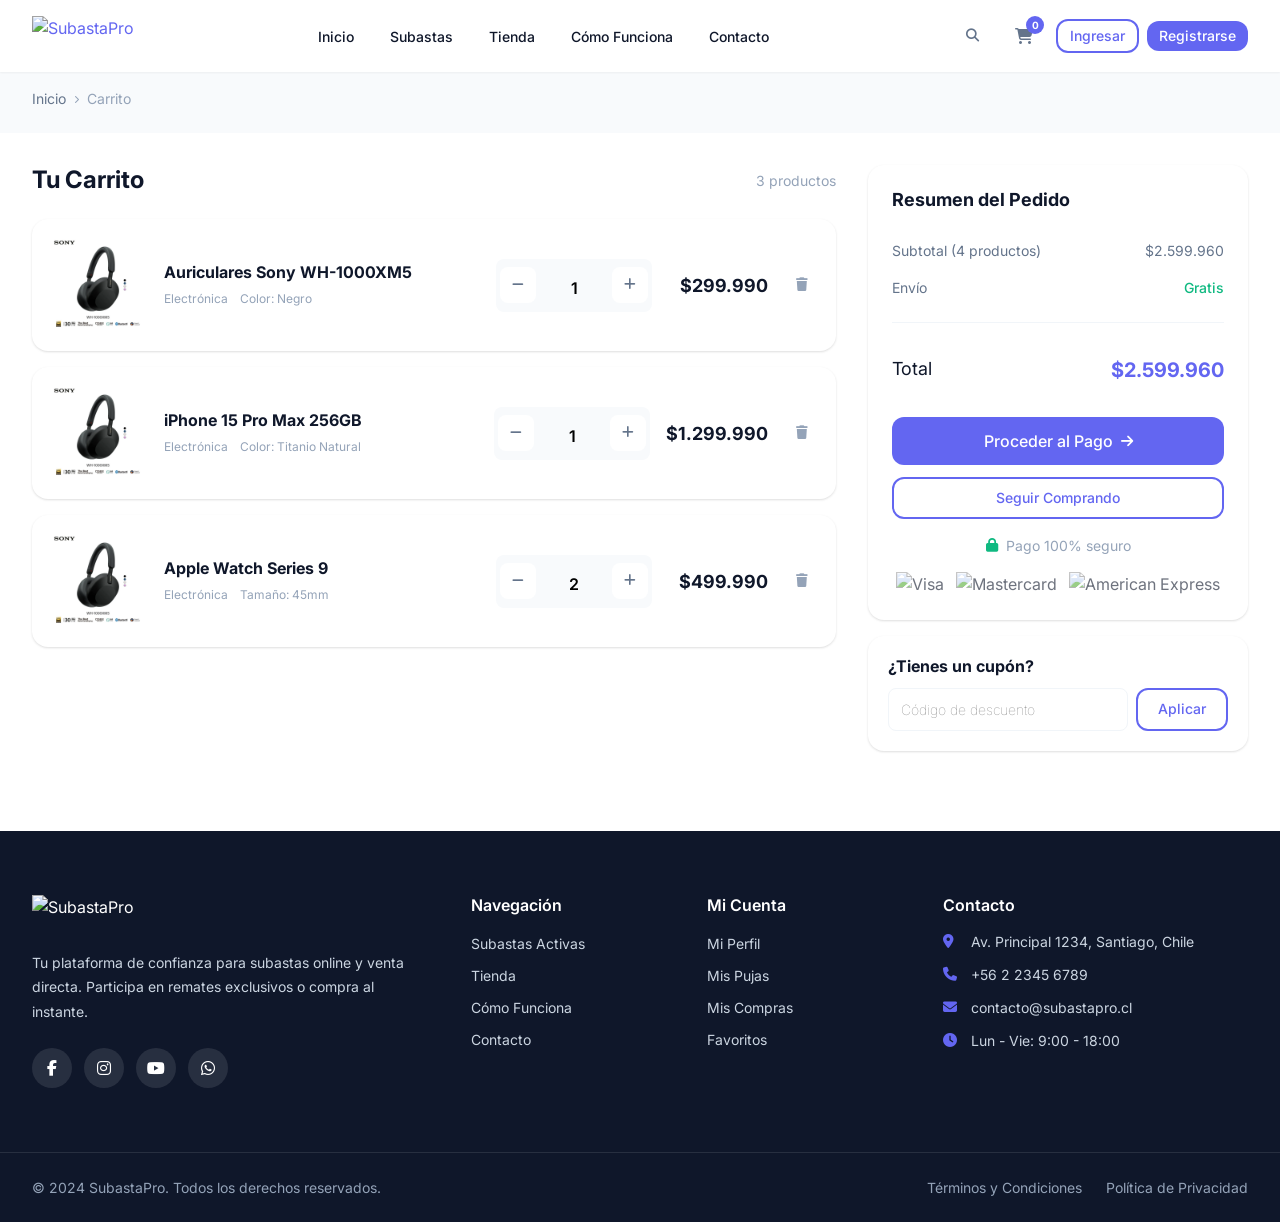
==== carrito.html @ dfb13452 "fix" ====
<!DOCTYPE html>
<html lang="es">
  <head>
    <title>SubastaPro - Subastas y Venta Directa</title>
    <meta charset="UTF-8">
    <link href="img/favicon.png" rel="shortcut icon">
    <meta name="viewport" content="width=device-width, initial-scale=1, maximum-scale=1">
    <link href="css/main.css?v=40084" rel="stylesheet" type="text/css">
    <script src="js/main.js?v=40084" type="text/javascript"></script>
    <!-- Meta tags facebook-->
    <meta property="og:title" content="SubastaPro - Subastas Online y Venta Directa">
    <meta property="og:description" content="Participa en subastas exclusivas o compra directamente. La mejor plataforma de remates online.">
    <meta property="og:image" content="img/og-image.jpg">
    <!-- Meta tags twitter cards-->
    <meta name="twitter:card" content="summary_large_image">
    <meta name="twitter:title" content="SubastaPro - Subastas Online">
    <meta name="twitter:description" content="Participa en subastas exclusivas o compra directamente.">
    <meta name="twitter:image" content="img/og-image.jpg"><link rel="preconnect" href="https://fonts.googleapis.com">
    <link rel="preconnect" href="https://fonts.gstatic.com" crossorigin>
    <link href="https://fonts.googleapis.com/css2?family=Inter:wght@300;400;500;600;700;800&display=swap" rel="stylesheet">
    <link rel="stylesheet" href="https://cdnjs.cloudflare.com/ajax/libs/font-awesome/6.7.2/css/all.min.css">
  </head>
  <body>
    <header class="header">
      <div class="header__wrap">
        <div class="header__inner">
          <div class="header__logo"><a href="index.html"><img src="img/icons/logo-subastapro.svg" alt="SubastaPro"></a></div>
          <nav class="header__nav">
            <ul class="header__menu">
              <li><a href="index.html">Inicio</a></li>
              <li><a href="subastas.html">Subastas</a></li>
              <li><a href="tienda.html">Tienda</a></li>
              <li><a href="como-funciona.html">Cómo Funciona</a></li>
              <li><a href="contacto.html">Contacto</a></li>
            </ul>
          </nav>
          <div class="header__actions">
            <div class="header__search">
              <button type="button" class="header__search__btn"><span class="fa fa-search"></span></button>
            </div>
            <div class="header__cart"><a href="carrito.html"><span class="fa fa-shopping-cart"></span><span class="header__cart__count">0</span></a></div>
            <div data-logged="false" class="header__user">
              <div class="header__user__guest"><a href="#" data-modal="login" class="btn btn--outline btn--sm">Ingresar</a><a href="#" data-modal="register" class="btn btn--primary btn--sm">Registrarse</a></div>
              <div class="header__user__logged">
                <div class="header__profile"><a href="perfil.html"><span class="fa fa-user-circle"></span></a></div>
              </div>
            </div>
            <div class="header__ham"><span></span><span></span><span></span></div>
          </div>
        </div>
      </div>
      <div class="header__mobile">
        <div class="header__mobile__overlay"></div>
        <div class="header__mobile__panel">
          <div class="header__mobile__header">
            <div class="header__mobile__logo"><img src="img/icons/logo-subastapro.svg" alt="SubastaPro"></div>
            <div class="header__mobile__close"><span class="fa fa-times"></span></div>
          </div>
          <div class="header__mobile__body">
            <nav class="header__mobile__nav">
              <ul>
                <li><a href="index.html">Inicio</a></li>
                <li><a href="subastas.html">Subastas</a></li>
                <li><a href="tienda.html">Tienda</a></li>
                <li><a href="como-funciona.html">Cómo Funciona</a></li>
                <li><a href="contacto.html">Contacto</a></li>
              </ul>
            </nav>
            <div class="header__mobile__cart"><a href="carrito.html"><span class="fa fa-shopping-cart"></span><span>Carrito</span><span class="header__cart__count">0</span></a></div>
            <div class="header__mobile__actions"><a href="#" data-modal="login" class="btn btn--outline btn--block">Ingresar</a><a href="#" data-modal="register" class="btn btn--primary btn--block">Registrarse</a></div>
          </div>
        </div>
      </div>
    </header>
    <div id="app">
      <section class="section section--page-header section--page-header--sm">
        <div class="section__wrap">
          <div class="page-header">
            <div class="page-header__breadcrumb"><a href="index.html">Inicio</a><span class="fa fa-chevron-right"></span><span>Carrito</span></div>
          </div>
        </div>
      </section>
      <section class="section section--cart">
        <div class="section__wrap">
          <div class="cart">
            <div class="cart__main">
              <div class="cart__header">
                <h2>Tu Carrito</h2><span class="cart__count">3 productos</span>
              </div>
              <div class="cart__items">
                <div class="cart-item">
                  <div class="cart-item__image"><img src="img/uploads/image-subasta-2.webp" alt="Producto"></div>
                  <div class="cart-item__info">
                    <h4 class="cart-item__title">Auriculares Sony WH-1000XM5</h4>
                    <div class="cart-item__meta"><span>Electrónica</span><span>Color: Negro</span></div>
                  </div>
                  <div class="cart-item__quantity">
                    <button type="button" class="quantity-btn quantity-btn--minus"><span class="fa fa-minus"></span></button>
                    <input type="number" value="1" min="1" class="quantity-input">
                    <button type="button" class="quantity-btn quantity-btn--plus"><span class="fa fa-plus"></span></button>
                  </div>
                  <div class="cart-item__price">
                    <div class="cart-item__price__current">$299.990</div>
                  </div>
                  <div class="cart-item__remove">
                    <button type="button"><span class="fa fa-trash"></span></button>
                  </div>
                </div>
                <div class="cart-item">
                  <div class="cart-item__image"><img src="img/uploads/image-subasta-2.webp" alt="Producto"></div>
                  <div class="cart-item__info">
                    <h4 class="cart-item__title">iPhone 15 Pro Max 256GB</h4>
                    <div class="cart-item__meta"><span>Electrónica</span><span>Color: Titanio Natural</span></div>
                  </div>
                  <div class="cart-item__quantity">
                    <button type="button" class="quantity-btn quantity-btn--minus"><span class="fa fa-minus"></span></button>
                    <input type="number" value="1" min="1" class="quantity-input">
                    <button type="button" class="quantity-btn quantity-btn--plus"><span class="fa fa-plus"></span></button>
                  </div>
                  <div class="cart-item__price">
                    <div class="cart-item__price__current">$1.299.990</div>
                  </div>
                  <div class="cart-item__remove">
                    <button type="button"><span class="fa fa-trash"></span></button>
                  </div>
                </div>
                <div class="cart-item">
                  <div class="cart-item__image"><img src="img/uploads/image-subasta-2.webp" alt="Producto"></div>
                  <div class="cart-item__info">
                    <h4 class="cart-item__title">Apple Watch Series 9</h4>
                    <div class="cart-item__meta"><span>Electrónica</span><span>Tamaño: 45mm</span></div>
                  </div>
                  <div class="cart-item__quantity">
                    <button type="button" class="quantity-btn quantity-btn--minus"><span class="fa fa-minus"></span></button>
                    <input type="number" value="2" min="1" class="quantity-input">
                    <button type="button" class="quantity-btn quantity-btn--plus"><span class="fa fa-plus"></span></button>
                  </div>
                  <div class="cart-item__price">
                    <div class="cart-item__price__current">$499.990</div>
                  </div>
                  <div class="cart-item__remove">
                    <button type="button"><span class="fa fa-trash"></span></button>
                  </div>
                </div>
              </div>
            </div>
            <div class="cart__sidebar">
              <div class="cart-summary">
                <h3 class="cart-summary__title">Resumen del Pedido</h3>
                <div class="cart-summary__row"><span>Subtotal (4 productos)</span><span>$2.599.960</span></div>
                <div class="cart-summary__row"><span>Envío</span><span class="cart-summary__free">Gratis</span></div>
                <div class="cart-summary__divider"></div>
                <div class="cart-summary__row cart-summary__row--total"><span>Total</span><strong>$2.599.960</strong></div>
                <div class="cart-summary__actions"><a href="checkout.html" class="btn btn--primary btn--lg btn--block"><span>Proceder al Pago</span><span class="fa fa-arrow-right"></span></a><a href="tienda.html" class="btn btn--outline btn--block">Seguir Comprando</a></div>
                <div class="cart-summary__secure"><span class="fa fa-lock"></span><span>Pago 100% seguro</span></div>
                <div class="cart-summary__methods"><img src="img/icons/visa.svg" alt="Visa"><img src="img/icons/mastercard.svg" alt="Mastercard"><img src="img/icons/amex.svg" alt="American Express"></div>
              </div>
              <div class="cart-coupon">
                <h4>¿Tienes un cupón?</h4>
                <div class="cart-coupon__input">
                  <input type="text" placeholder="Código de descuento">
                  <button class="btn btn--outline">Aplicar</button>
                </div>
              </div>
            </div>
          </div>
        </div>
      </section>
      <section style="display: none" class="section section--cart-empty">
        <div class="section__wrap">
          <div class="empty-state">
            <div class="empty-state__icon"><span class="fa fa-shopping-cart"></span></div>
            <h3 class="empty-state__title">Tu carrito está vacío</h3>
            <p class="empty-state__description">Explora nuestras subastas y tienda para encontrar productos increíbles</p>
            <div class="empty-state__actions"><a href="subastas.html" class="btn btn--primary">Ver Subastas</a><a href="tienda.html" class="btn btn--outline">Ir a la Tienda</a></div>
          </div>
        </div>
      </section>
    </div>
    <footer class="footer">
      <div class="footer__main">
        <div class="footer__wrap">
          <div class="footer__grid">
            <div class="footer__col">
              <div class="footer__logo"><img src="img/icons/logo-subastapro-white.svg" alt="SubastaPro"></div>
              <p class="footer__description">Tu plataforma de confianza para subastas online y venta directa. Participa en remates exclusivos o compra al instante.</p>
              <div class="footer__socials"><a href="#" target="_blank"><span class="fa-brands fa-facebook-f"></span></a><a href="#" target="_blank"><span class="fa-brands fa-instagram"></span></a><a href="#" target="_blank"><span class="fa-brands fa-youtube"></span></a><a href="#" target="_blank"><span class="fa-brands fa-whatsapp"></span></a></div>
            </div>
            <div class="footer__col">
              <h4 class="footer__title">Navegación</h4>
              <ul class="footer__nav">
                <li><a href="subastas.html">Subastas Activas</a></li>
                <li><a href="tienda.html">Tienda</a></li>
                <li><a href="como-funciona.html">Cómo Funciona</a></li>
                <li><a href="contacto.html">Contacto</a></li>
              </ul>
            </div>
            <div class="footer__col">
              <h4 class="footer__title">Mi Cuenta</h4>
              <ul class="footer__nav">
                <li><a href="perfil.html">Mi Perfil</a></li>
                <li><a href="mis-pujas.html">Mis Pujas</a></li>
                <li><a href="mis-compras.html">Mis Compras</a></li>
                <li><a href="favoritos.html">Favoritos</a></li>
              </ul>
            </div>
            <div class="footer__col">
              <h4 class="footer__title">Contacto</h4>
              <ul class="footer__contact">
                <li><span class="fa fa-map-marker-alt"></span><span>Av. Principal 1234, Santiago, Chile</span></li>
                <li><span class="fa fa-phone"></span><span>+56 2 2345 6789</span></li>
                <li><span class="fa fa-envelope"></span><span>contacto@subastapro.cl</span></li>
                <li><span class="fa fa-clock"></span><span>Lun - Vie: 9:00 - 18:00</span></li>
              </ul>
            </div>
          </div>
        </div>
      </div>
      <div class="footer__bottom">
        <div class="footer__wrap">
          <div class="footer__bottom__inner">
            <p>&copy; 2024 SubastaPro. Todos los derechos reservados.</p>
            <div class="footer__legal"><a href="terminos.html">Términos y Condiciones</a><a href="privacidad.html">Política de Privacidad</a></div>
          </div>
        </div>
      </div>
    </footer>
    <div id="modal-login" class="modal modal--auth">
      <div class="modal__overlay"></div>
      <div class="modal__container">
        <div class="modal__box">
          <div class="modal__close"><span class="fa fa-times"></span></div>
          <div class="modal__header">
            <h3>Iniciar Sesión</h3>
            <p>Ingresa a tu cuenta para participar en subastas</p>
          </div>
          <div class="modal__body">
            <form class="form form--auth">
              <div class="form__group">
                <label class="form__label">Email o Teléfono</label>
                <div class="form__input"><span class="form__icon fa fa-envelope"></span>
                  <input type="text" placeholder="correo@ejemplo.com" required>
                </div>
              </div>
              <div class="form__group">
                <label class="form__label">Contraseña</label>
                <div class="form__input"><span class="form__icon fa fa-lock"></span>
                  <input type="password" placeholder="••••••••" required>
                  <button type="button" class="form__toggle-password"><span class="fa fa-eye"></span></button>
                </div>
              </div>
              <div class="form__row">
                <label class="form__checkbox">
                  <input type="checkbox"><span>Recordarme</span>
                </label><a href="#" class="form__link">¿Olvidaste tu contraseña?</a>
              </div>
              <button type="submit" class="btn btn--primary btn--block">Ingresar</button>
              <div class="form__divider"><span>o continúa con</span></div>
              <div class="form__social">
                <button type="button" class="btn btn--social btn--google"><span class="fa-brands fa-google"></span><span>Google</span></button>
                <button type="button" class="btn btn--social btn--facebook"><span class="fa-brands fa-facebook-f"></span><span>Facebook</span></button>
              </div>
            </form>
          </div>
          <div class="modal__footer">
            <p>¿No tienes cuenta? <a href="#" data-modal-switch="register">Regístrate aquí</a></p>
          </div>
        </div>
      </div>
    </div>
    <div id="modal-register" class="modal modal--auth">
      <div class="modal__overlay"></div>
      <div class="modal__container">
        <div class="modal__box">
          <div class="modal__close"><span class="fa fa-times"></span></div>
          <div class="modal__header">
            <h3>Crear Cuenta</h3>
            <p>Regístrate para comenzar a participar</p>
          </div>
          <div class="modal__body">
            <form class="form form--auth">
              <div class="form__row form__row--2col">
                <div class="form__group">
                  <label class="form__label">Nombre</label>
                  <div class="form__input">
                    <input type="text" placeholder="Juan" required>
                  </div>
                </div>
                <div class="form__group">
                  <label class="form__label">Apellido</label>
                  <div class="form__input">
                    <input type="text" placeholder="Pérez" required>
                  </div>
                </div>
              </div>
              <div class="form__group">
                <label class="form__label">Email</label>
                <div class="form__input"><span class="form__icon fa fa-envelope"></span>
                  <input type="email" placeholder="correo@ejemplo.com" required>
                </div>
              </div>
              <div class="form__group">
                <label class="form__label">Teléfono</label>
                <div class="form__input"><span class="form__icon fa fa-phone"></span>
                  <input type="tel" placeholder="+56 9 1234 5678" required>
                </div><span class="form__hint">Usaremos tu teléfono para verificar tu cuenta</span>
              </div>
              <div class="form__group">
                <label class="form__label">RUT</label>
                <div class="form__input"><span class="form__icon fa fa-id-card"></span>
                  <input type="text" placeholder="12.345.678-9" required>
                </div>
              </div>
              <div class="form__group">
                <label class="form__label">Contraseña</label>
                <div class="form__input"><span class="form__icon fa fa-lock"></span>
                  <input type="password" placeholder="Mínimo 8 caracteres" required>
                  <button type="button" class="form__toggle-password"><span class="fa fa-eye"></span></button>
                </div>
                <div class="form__password-strength">
                  <div class="form__password-strength__bar"></div><span class="form__password-strength__text"></span>
                </div>
              </div>
              <div class="form__group">
                <label class="form__checkbox">
                  <input type="checkbox" required><span>Acepto los <a href="terminos.html" target="_blank">Términos y Condiciones</a> y la <a href="privacidad.html" target="_blank">Política de Privacidad</a></span>
                </label>
              </div>
              <button type="submit" class="btn btn--primary btn--block">Crear Cuenta</button>
              <div class="form__divider"><span>o regístrate con</span></div>
              <div class="form__social">
                <button type="button" class="btn btn--social btn--google"><span class="fa-brands fa-google"></span><span>Google</span></button>
                <button type="button" class="btn btn--social btn--facebook"><span class="fa-brands fa-facebook-f"></span><span>Facebook</span></button>
              </div>
            </form>
          </div>
          <div class="modal__footer">
            <p>¿Ya tienes cuenta? <a href="#" data-modal-switch="login">Inicia sesión</a></p>
          </div>
        </div>
      </div>
    </div>
    <div id="modal-verify" class="modal modal--auth">
      <div class="modal__overlay"></div>
      <div class="modal__container">
        <div class="modal__box modal__box--sm">
          <div class="modal__close"><span class="fa fa-times"></span></div>
          <div class="modal__header">
            <div class="modal__icon"><span class="fa fa-mobile-alt"></span></div>
            <h3>Verifica tu Teléfono</h3>
            <p>Ingresa el código de 6 dígitos que enviamos a tu celular</p>
          </div>
          <div class="modal__body">
            <form class="form form--verify">
              <div class="form__code">
                <input type="text" maxlength="1" pattern="[0-9]">
                <input type="text" maxlength="1" pattern="[0-9]">
                <input type="text" maxlength="1" pattern="[0-9]">
                <input type="text" maxlength="1" pattern="[0-9]">
                <input type="text" maxlength="1" pattern="[0-9]">
                <input type="text" maxlength="1" pattern="[0-9]">
              </div>
              <button type="submit" class="btn btn--primary btn--block">Verificar</button>
              <div class="form__resend">
                <p>¿No recibiste el código?</p>
                <button type="button" class="btn btn--link">Reenviar código</button><span class="form__countdown">(disponible en 60s)</span>
              </div>
            </form>
          </div>
        </div>
      </div>
    </div>
    <div id="modal-bid" class="modal modal--bid">
      <div class="modal__overlay"></div>
      <div class="modal__container">
        <div class="modal__box">
          <div class="modal__close"><span class="fa fa-times"></span></div>
          <div class="modal__header">
            <h3>Confirmar Puja</h3>
          </div>
          <div class="modal__body">
            <div class="bid__product">
              <div class="bid__product__image"><img src="img/uploads/product-1.jpg" alt="Producto"></div>
              <div class="bid__product__info">
                <h4 class="bid__product__name">MacBook Pro 14" M3</h4>
                <div class="bid__product__current"><span>Puja actual:</span><strong>$450.000</strong></div>
              </div>
            </div>
            <div class="bid__amount">
              <div class="bid__amount__label">Tu puja será de:</div>
              <div class="bid__amount__value">$460.000</div>
              <div class="bid__amount__increment"><span>Incremento: $10.000</span></div>
            </div>
            <div class="bid__guarantee"><span class="fa fa-shield-alt"></span>
              <p>Se retendrá una garantía de $50.000 en tu tarjeta</p>
            </div>
            <div class="bid__actions">
              <button type="button" data-modal-close class="btn btn--outline">Cancelar</button>
              <button type="button" data-bid-confirm class="btn btn--primary">Confirmar Puja</button>
            </div>
          </div>
        </div>
      </div>
    </div>
    <div id="modal-buy-now" class="modal modal--buy">
      <div class="modal__overlay"></div>
      <div class="modal__container">
        <div class="modal__box">
          <div class="modal__close"><span class="fa fa-times"></span></div>
          <div class="modal__header">
            <h3>Comprar Ahora</h3>
          </div>
          <div class="modal__body">
            <div class="buy__product">
              <div class="buy__product__image"><img src="img/uploads/product-1.jpg" alt="Producto"></div>
              <div class="buy__product__info">
                <h4 class="buy__product__name">MacBook Pro 14" M3</h4>
                <div class="buy__product__price">$890.000</div>
              </div>
            </div>
            <div class="buy__summary">
              <div class="buy__summary__row"><span>Subtotal</span><span>$890.000</span></div>
              <div class="buy__summary__row"><span>Envío</span><span>Gratis</span></div>
              <div class="buy__summary__row buy__summary__row--total"><span>Total</span><strong>$890.000</strong></div>
            </div>
            <div class="buy__actions">
              <button type="button" data-modal-close class="btn btn--outline">Cancelar</button>
              <button type="button" class="btn btn--primary">Proceder al Pago</button>
            </div>
          </div>
        </div>
      </div>
    </div>
  </body>
</html>
---- css/main.css ----
.clearfix:before,
.clearfix:after {
  content: " ";
  display: table;
}
.clearfix:after {
  clear: both;
}
.pull-right {
  float: right !important;
}
.pull-left {
  float: left !important;
}
.hide {
  display: none !important;
}
.show {
  display: block !important;
}
.invisible {
  visibility: hidden;
}
.hidden {
  display: none !important;
}
.affix {
  position: fixed;
}
* {
  margin: 0;
  padding: 0;
  -moz-box-sizing: border-box;
       box-sizing: border-box;
}
*:before,
*:after {
  -moz-box-sizing: border-box;
       box-sizing: border-box;
}
html {
  font-size: 16px;
  scroll-behavior: smooth;
  -webkit-font-smoothing: antialiased;
  -moz-osx-font-smoothing: grayscale;
}
body {
  font-family: 'Inter', -apple-system, BlinkMacSystemFont, 'Segoe UI', sans-serif;
  font-size: 16px;
  line-height: 1.5;
  color: #0f172a;
  background: #fff;
}
h1,
h2,
h3,
h4,
h5,
h6 {
  font-weight: 700;
  line-height: 1.25;
  color: #0f172a;
  margin-bottom: 16px;
}
h1 {
  font-size: 30px;
}
@media (min-width: 768px) {
  h1 {
    font-size: 36px;
  }
}
@media (min-width: 1024px) {
  h1 {
    font-size: 48px;
  }
}
h2 {
  font-size: 24px;
}
@media (min-width: 768px) {
  h2 {
    font-size: 30px;
  }
}
@media (min-width: 1024px) {
  h2 {
    font-size: 36px;
  }
}
h3 {
  font-size: 20px;
}
@media (min-width: 768px) {
  h3 {
    font-size: 24px;
  }
}
h4 {
  font-size: 18px;
}
@media (min-width: 768px) {
  h4 {
    font-size: 20px;
  }
}
h5 {
  font-size: 16px;
  font-weight: 600;
}
h6 {
  font-size: 14px;
  font-weight: 600;
}
p {
  margin-bottom: 16px;
  color: #64748b;
}
a {
  color: #6366f1;
  text-decoration: none;
  transition: 0.15s ease;
}
a:hover {
  color: #4f46e5;
}
ul,
ol {
  list-style: none;
}
img {
  display: block;
  max-width: 100%;
  height: auto;
}
svg {
  display: block;
}
button {
  font-family: inherit;
  cursor: pointer;
  border: none;
  background: none;
}
input,
textarea,
select {
  font-family: inherit;
  font-size: inherit;
}
::-moz-selection {
  background: #6366f1;
  color: #fff;
}
::selection {
  background: #6366f1;
  color: #fff;
}
:focus {
  outline: none;
}
:focus-visible {
  outline: 2px solid #6366f1;
  outline-offset: 2px;
}
body::-webkit-scrollbar {
  width: 6px;
  height: 6px;
}
body::-webkit-scrollbar-track {
  background: #f8fafc;
  border-radius: 3px;
}
body::-webkit-scrollbar-thumb {
  background: #cbd5e1;
  border-radius: 3px;
}
body::-webkit-scrollbar-thumb:hover {
  background: #94a3b8;
}
.container {
  width: 100%;
  max-width: 1280px;
  margin: 0 auto;
  padding: 0 16px;
}
@media (min-width: 768px) {
  .container {
    padding: 0 24px;
  }
}
@media (min-width: 1024px) {
  .container {
    padding: 0 32px;
  }
}
.section {
  position: relative;
  padding: 48px 0;
}
@media (min-width: 768px) {
  .section {
    padding: 64px 0;
  }
}
@media (min-width: 1024px) {
  .section {
    padding: 80px 0;
  }
}
.section .section__wrap {
  width: 100%;
  max-width: 1280px;
  margin: 0 auto;
  padding: 0 16px;
}
@media (min-width: 768px) {
  .section .section__wrap {
    padding: 0 24px;
  }
}
@media (min-width: 1024px) {
  .section .section__wrap {
    padding: 0 32px;
  }
}
.section .section__header {
  display: -ms-flexbox;
  display: flex;
  -ms-flex-pack: justify;
      justify-content: space-between;
  -ms-flex-align: start;
      align-items: flex-start;
  gap: 16px;
  margin-bottom: 32px;
  -ms-flex-wrap: wrap;
      flex-wrap: wrap;
}
@media (min-width: 768px) {
  .section .section__header {
    margin-bottom: 48px;
    -ms-flex-align: center;
        align-items: center;
  }
}
.section .section__header.section__header--center {
  display: block;
  text-align: center;
  max-width: 700px;
  margin-left: auto;
  margin-right: auto;
}
.section .section__header__left {
  -ms-flex: 1;
      flex: 1;
}
.section .section__header__right {
  -ms-flex-negative: 0;
      flex-shrink: 0;
  margin-left: auto;
}
.section .section__badge {
  display: -ms-inline-flexbox;
  display: inline-flex;
  -ms-flex-align: center;
      align-items: center;
  gap: 4px;
  padding: 4px 8px;
  font-size: 12px;
  font-weight: 600;
  border-radius: 9999px;
  text-transform: uppercase;
  letter-spacing: 0.5px;
  background: rgba(99,102,241,0.1);
  color: #6366f1;
  margin-bottom: 12px;
}
.section .section__badge.section__badge--flash {
  background: rgba(245,158,11,0.1);
  color: #f59e0b;
}
.section .section__title {
  margin-bottom: 8px;
}
.section .section__description {
  color: #64748b;
  font-size: 18px;
  max-width: 600px;
}
.section .section__body {
  position: relative;
}
.section .section__footer {
  margin-top: 32px;
  text-align: center;
}
.text-center {
  text-align: center;
}
.text-left {
  text-align: left;
}
.text-right {
  text-align: right;
}
.text-primary {
  color: #6366f1;
}
.text-secondary {
  color: #64748b;
}
.text-muted {
  color: #94a3b8;
}
.hidden {
  display: none !important;
}
.sr-only {
  position: absolute;
  width: 1px;
  height: 1px;
  padding: 0;
  margin: -1px;
  overflow: hidden;
  clip: rect(0, 0, 0, 0);
  white-space: nowrap;
  border: 0;
}
@media (max-width: 767px) {
  .hide-mobile {
    display: none !important;
  }
}
.show-mobile {
  display: none !important;
}
@media (max-width: 767px) {
  .show-mobile {
    display: block !important;
  }
}
.col-xs-1,
.col-sm-1,
.col-md-1,
.col-lg-1,
.col-xs-2,
.col-sm-2,
.col-md-2,
.col-lg-2,
.col-xs-3,
.col-sm-3,
.col-md-3,
.col-lg-3,
.col-xs-4,
.col-sm-4,
.col-md-4,
.col-lg-4,
.col-xs-5,
.col-sm-5,
.col-md-5,
.col-lg-5,
.col-xs-6,
.col-sm-6,
.col-md-6,
.col-lg-6,
.col-xs-7,
.col-sm-7,
.col-md-7,
.col-lg-7,
.col-xs-8,
.col-sm-8,
.col-md-8,
.col-lg-8,
.col-xs-9,
.col-sm-9,
.col-md-9,
.col-lg-9,
.col-xs-10,
.col-sm-10,
.col-md-10,
.col-lg-10,
.col-xs-11,
.col-sm-11,
.col-md-11,
.col-lg-11,
.col-xs-12,
.col-sm-12,
.col-md-12,
.col-lg-12 {
  position: relative;
  min-height: 1px;
  padding-left: 15px;
  padding-right: 15px;
}
.row {
  margin-left: -15px;
  margin-right: -15px;
}
.row:before,
.row:after {
  content: " ";
  display: table;
}
.row:after {
  clear: both;
}
.cols {
  margin-left: -15px;
  margin-right: -15px;
}
.cols:before,
.cols:after {
  content: " ";
  display: table;
}
.cols:after {
  clear: both;
}
.cols>div {
  margin-bottom: 30px;
  -moz-box-sizing: border-box;
       box-sizing: border-box;
}
.cols:last-child {
  margin-bottom: -30px;
}
.cols.cols-gutter-0 {
  margin-left: 0;
  margin-right: 0;
}
.cols.cols-gutter-0:before,
.cols.cols-gutter-0:after {
  content: " ";
  display: table;
}
.cols.cols-gutter-0:after {
  clear: both;
}
.cols.cols-gutter-0>div {
  padding-left: 0;
  padding-right: 0;
  margin-bottom: 0;
}
.cols.cols-gutter-0:last-child {
  margin-bottom: 0;
}
.cols.cols-gutter-1 {
  margin-left: 0;
  margin-right: 0;
}
.cols.cols-gutter-1:before,
.cols.cols-gutter-1:after {
  content: " ";
  display: table;
}
.cols.cols-gutter-1:after {
  clear: both;
}
.cols.cols-gutter-1>div {
  padding-left: 0px;
  padding-right: 0px;
  margin-bottom: 5px;
}
.cols.cols-gutter-1>div:last-child {
  margin-bottom: 0px;
}
@media (min-width: 1024px) {
  .cols.cols-gutter-1>div {
    padding-left: 5px;
    padding-right: 5px;
    margin-bottom: 5px;
  }
  .cols.cols-gutter-1>div:last-child {
    margin-bottom: 5px;
  }
}
.cols.cols-gutter-buttons {
  margin-left: 0;
  margin-right: 0;
}
.cols.cols-gutter-buttons:before,
.cols.cols-gutter-buttons:after {
  content: " ";
  display: table;
}
.cols.cols-gutter-buttons:after {
  clear: both;
}
.cols.cols-gutter-buttons>div {
  padding-left: 0px;
  padding-right: 4px;
  margin-bottom: 10px;
}
.cols.cols-gutter-buttons>div:last-child {
  padding-right: 0px;
}
@media (min-width: 1024px) {
  .cols.cols-gutter-2 {
    margin-left: -30px;
    margin-right: -30px;
  }
  .cols.cols-gutter-2:before,
  .cols.cols-gutter-2:after {
    content: " ";
    display: table;
  }
  .cols.cols-gutter-2:after {
    clear: both;
  }
  .cols.cols-gutter-2>div {
    padding-left: 30px;
    padding-right: 30px;
    margin-bottom: 60px;
  }
  .cols.cols-gutter-2:last-child {
    margin-bottom: -60px;
  }
}
@media (max-width: 1024px) {
  .cols.cols-scroll {
    overflow: auto;
    white-space: nowrap;
    margin: 0 -20px -20px;
    padding: 0 20px 20px;
  }
  .cols.cols-scroll>div {
    display: inline-block;
    vertical-align: top;
    width: 320px;
    white-space: normal;
    margin: 0;
    padding: 0 10px 0 0;
  }
  .cols.cols-scroll>div:last-child {
    margin-right: 15px;
  }
  .cols.cols-gutter-min {
    margin-left: 0;
    margin-right: 0;
  }
  .cols.cols-gutter-min:before,
  .cols.cols-gutter-min:after {
    content: " ";
    display: table;
  }
  .cols.cols-gutter-min:after {
    clear: both;
  }
  .cols.cols-gutter-min>div {
    padding-left: 5px;
    padding-right: 5px;
    margin-bottom: 10px;
  }
  .cols.cols-gutter-min:last-child {
    margin-bottom: 10px;
  }
}
@media (max-width: 768px) {
  .cols.cols-scroll-limit {
    overflow: auto;
    white-space: nowrap;
    margin: 0 -20px -20px;
    padding: 0 20px 20px;
  }
  .cols.cols-scroll-limit>div {
    display: inline-block;
    vertical-align: top;
    width: 300px;
    white-space: normal;
    margin: 0;
    padding: 0 10px 0 0;
  }
  .cols.cols-scroll-limit>div:last-child {
    margin-right: 15px;
  }
  .cols.cols-gutter-min {
    margin-left: 0;
    margin-right: 0;
  }
  .cols.cols-gutter-min:before,
  .cols.cols-gutter-min:after {
    content: " ";
    display: table;
  }
  .cols.cols-gutter-min:after {
    clear: both;
  }
  .cols.cols-gutter-min>div {
    padding-left: 5px;
    padding-right: 5px;
    margin-bottom: 10px;
  }
  .cols.cols-gutter-min:last-child {
    margin-bottom: 10px;
  }
}
@media (max-width: 1024px) and (min-width: 1024px) {
  .cols.cols-scroll {
    margin-right: -40px;
  }
}
@media (max-width: 768px) and (min-width: 768px) {
  .cols.cols-scroll-limit {
    margin-right: -40px;
  }
}
.col-xs-1,
.col-xs-2,
.col-xs-3,
.col-xs-4,
.col-xs-5,
.col-xs-6,
.col-xs-7,
.col-xs-8,
.col-xs-9,
.col-xs-10,
.col-xs-11,
.col-xs-12 {
  float: left;
}
.col-xs-12 {
  width: 100%;
}
.col-xs-11 {
  width: 91.66666666666666%;
}
.col-xs-10 {
  width: 83.33333333333334%;
}
.col-xs-9 {
  width: 75%;
}
.col-xs-8 {
  width: 66.66666666666666%;
}
.col-xs-7 {
  width: 58.333333333333336%;
}
.col-xs-6 {
  width: 50%;
}
.col-xs-5 {
  width: 41.66666666666667%;
}
.col-xs-4 {
  width: 33.33333333333333%;
}
.col-xs-3 {
  width: 25%;
}
.col-xs-2 {
  width: 16.666666666666664%;
}
.col-xs-1 {
  width: 8.333333333333332%;
}
.col-xs-pull-12 {
  right: 100%;
}
.col-xs-pull-11 {
  right: 91.66666666666666%;
}
.col-xs-pull-10 {
  right: 83.33333333333334%;
}
.col-xs-pull-9 {
  right: 75%;
}
.col-xs-pull-8 {
  right: 66.66666666666666%;
}
.col-xs-pull-7 {
  right: 58.333333333333336%;
}
.col-xs-pull-6 {
  right: 50%;
}
.col-xs-pull-5 {
  right: 41.66666666666667%;
}
.col-xs-pull-4 {
  right: 33.33333333333333%;
}
.col-xs-pull-3 {
  right: 25%;
}
.col-xs-pull-2 {
  right: 16.666666666666664%;
}
.col-xs-pull-1 {
  right: 8.333333333333332%;
}
.col-xs-pull-0 {
  right: auto;
}
.col-xs-push-12 {
  left: 100%;
}
.col-xs-push-11 {
  left: 91.66666666666666%;
}
.col-xs-push-10 {
  left: 83.33333333333334%;
}
.col-xs-push-9 {
  left: 75%;
}
.col-xs-push-8 {
  left: 66.66666666666666%;
}
.col-xs-push-7 {
  left: 58.333333333333336%;
}
.col-xs-push-6 {
  left: 50%;
}
.col-xs-push-5 {
  left: 41.66666666666667%;
}
.col-xs-push-4 {
  left: 33.33333333333333%;
}
.col-xs-push-3 {
  left: 25%;
}
.col-xs-push-2 {
  left: 16.666666666666664%;
}
.col-xs-push-1 {
  left: 8.333333333333332%;
}
.col-xs-push-0 {
  left: auto;
}
.col-xs-offset-12 {
  margin-left: 100%;
}
.col-xs-offset-11 {
  margin-left: 91.66666666666666%;
}
.col-xs-offset-10 {
  margin-left: 83.33333333333334%;
}
.col-xs-offset-9 {
  margin-left: 75%;
}
.col-xs-offset-8 {
  margin-left: 66.66666666666666%;
}
.col-xs-offset-7 {
  margin-left: 58.333333333333336%;
}
.col-xs-offset-6 {
  margin-left: 50%;
}
.col-xs-offset-5 {
  margin-left: 41.66666666666667%;
}
.col-xs-offset-4 {
  margin-left: 33.33333333333333%;
}
.col-xs-offset-3 {
  margin-left: 25%;
}
.col-xs-offset-2 {
  margin-left: 16.666666666666664%;
}
.col-xs-offset-1 {
  margin-left: 8.333333333333332%;
}
.col-xs-offset-0 {
  margin-left: 0%;
}
@media (min-width: 640px) {
  .col-sm-1,
  .col-sm-2,
  .col-sm-3,
  .col-sm-4,
  .col-sm-5,
  .col-sm-6,
  .col-sm-7,
  .col-sm-8,
  .col-sm-9,
  .col-sm-10,
  .col-sm-11,
  .col-sm-12 {
    float: left;
  }
  .col-sm-12 {
    width: 100%;
  }
  .col-sm-11 {
    width: 91.66666666666666%;
  }
  .col-sm-10 {
    width: 83.33333333333334%;
  }
  .col-sm-9 {
    width: 75%;
  }
  .col-sm-8 {
    width: 66.66666666666666%;
  }
  .col-sm-7 {
    width: 58.333333333333336%;
  }
  .col-sm-6 {
    width: 50%;
  }
  .col-sm-5 {
    width: 41.66666666666667%;
  }
  .col-sm-4 {
    width: 33.33333333333333%;
  }
  .col-sm-3 {
    width: 25%;
  }
  .col-sm-2 {
    width: 16.666666666666664%;
  }
  .col-sm-1 {
    width: 8.333333333333332%;
  }
  .col-sm-pull-12 {
    right: 100%;
  }
  .col-sm-pull-11 {
    right: 91.66666666666666%;
  }
  .col-sm-pull-10 {
    right: 83.33333333333334%;
  }
  .col-sm-pull-9 {
    right: 75%;
  }
  .col-sm-pull-8 {
    right: 66.66666666666666%;
  }
  .col-sm-pull-7 {
    right: 58.333333333333336%;
  }
  .col-sm-pull-6 {
    right: 50%;
  }
  .col-sm-pull-5 {
    right: 41.66666666666667%;
  }
  .col-sm-pull-4 {
    right: 33.33333333333333%;
  }
  .col-sm-pull-3 {
    right: 25%;
  }
  .col-sm-pull-2 {
    right: 16.666666666666664%;
  }
  .col-sm-pull-1 {
    right: 8.333333333333332%;
  }
  .col-sm-pull-0 {
    right: auto;
  }
  .col-sm-push-12 {
    left: 100%;
  }
  .col-sm-push-11 {
    left: 91.66666666666666%;
  }
  .col-sm-push-10 {
    left: 83.33333333333334%;
  }
  .col-sm-push-9 {
    left: 75%;
  }
  .col-sm-push-8 {
    left: 66.66666666666666%;
  }
  .col-sm-push-7 {
    left: 58.333333333333336%;
  }
  .col-sm-push-6 {
    left: 50%;
  }
  .col-sm-push-5 {
    left: 41.66666666666667%;
  }
  .col-sm-push-4 {
    left: 33.33333333333333%;
  }
  .col-sm-push-3 {
    left: 25%;
  }
  .col-sm-push-2 {
    left: 16.666666666666664%;
  }
  .col-sm-push-1 {
    left: 8.333333333333332%;
  }
  .col-sm-push-0 {
    left: auto;
  }
  .col-sm-offset-12 {
    margin-left: 100%;
  }
  .col-sm-offset-11 {
    margin-left: 91.66666666666666%;
  }
  .col-sm-offset-10 {
    margin-left: 83.33333333333334%;
  }
  .col-sm-offset-9 {
    margin-left: 75%;
  }
  .col-sm-offset-8 {
    margin-left: 66.66666666666666%;
  }
  .col-sm-offset-7 {
    margin-left: 58.333333333333336%;
  }
  .col-sm-offset-6 {
    margin-left: 50%;
  }
  .col-sm-offset-5 {
    margin-left: 41.66666666666667%;
  }
  .col-sm-offset-4 {
    margin-left: 33.33333333333333%;
  }
  .col-sm-offset-3 {
    margin-left: 25%;
  }
  .col-sm-offset-2 {
    margin-left: 16.666666666666664%;
  }
  .col-sm-offset-1 {
    margin-left: 8.333333333333332%;
  }
  .col-sm-offset-0 {
    margin-left: 0%;
  }
}
@media (min-width: 768px) {
  .col-md-1,
  .col-md-2,
  .col-md-3,
  .col-md-4,
  .col-md-5,
  .col-md-6,
  .col-md-7,
  .col-md-8,
  .col-md-9,
  .col-md-10,
  .col-md-11,
  .col-md-12 {
    float: left;
  }
  .col-md-12 {
    width: 100%;
  }
  .col-md-11 {
    width: 91.66666666666666%;
  }
  .col-md-10 {
    width: 83.33333333333334%;
  }
  .col-md-9 {
    width: 75%;
  }
  .col-md-8 {
    width: 66.66666666666666%;
  }
  .col-md-7 {
    width: 58.333333333333336%;
  }
  .col-md-6 {
    width: 50%;
  }
  .col-md-5 {
    width: 41.66666666666667%;
  }
  .col-md-4 {
    width: 33.33333333333333%;
  }
  .col-md-3 {
    width: 25%;
  }
  .col-md-2 {
    width: 16.666666666666664%;
  }
  .col-md-1 {
    width: 8.333333333333332%;
  }
  .col-md-pull-12 {
    right: 100%;
  }
  .col-md-pull-11 {
    right: 91.66666666666666%;
  }
  .col-md-pull-10 {
    right: 83.33333333333334%;
  }
  .col-md-pull-9 {
    right: 75%;
  }
  .col-md-pull-8 {
    right: 66.66666666666666%;
  }
  .col-md-pull-7 {
    right: 58.333333333333336%;
  }
  .col-md-pull-6 {
    right: 50%;
  }
  .col-md-pull-5 {
    right: 41.66666666666667%;
  }
  .col-md-pull-4 {
    right: 33.33333333333333%;
  }
  .col-md-pull-3 {
    right: 25%;
  }
  .col-md-pull-2 {
    right: 16.666666666666664%;
  }
  .col-md-pull-1 {
    right: 8.333333333333332%;
  }
  .col-md-pull-0 {
    right: auto;
  }
  .col-md-push-12 {
    left: 100%;
  }
  .col-md-push-11 {
    left: 91.66666666666666%;
  }
  .col-md-push-10 {
    left: 83.33333333333334%;
  }
  .col-md-push-9 {
    left: 75%;
  }
  .col-md-push-8 {
    left: 66.66666666666666%;
  }
  .col-md-push-7 {
    left: 58.333333333333336%;
  }
  .col-md-push-6 {
    left: 50%;
  }
  .col-md-push-5 {
    left: 41.66666666666667%;
  }
  .col-md-push-4 {
    left: 33.33333333333333%;
  }
  .col-md-push-3 {
    left: 25%;
  }
  .col-md-push-2 {
    left: 16.666666666666664%;
  }
  .col-md-push-1 {
    left: 8.333333333333332%;
  }
  .col-md-push-0 {
    left: auto;
  }
  .col-md-offset-12 {
    margin-left: 100%;
  }
  .col-md-offset-11 {
    margin-left: 91.66666666666666%;
  }
  .col-md-offset-10 {
    margin-left: 83.33333333333334%;
  }
  .col-md-offset-9 {
    margin-left: 75%;
  }
  .col-md-offset-8 {
    margin-left: 66.66666666666666%;
  }
  .col-md-offset-7 {
    margin-left: 58.333333333333336%;
  }
  .col-md-offset-6 {
    margin-left: 50%;
  }
  .col-md-offset-5 {
    margin-left: 41.66666666666667%;
  }
  .col-md-offset-4 {
    margin-left: 33.33333333333333%;
  }
  .col-md-offset-3 {
    margin-left: 25%;
  }
  .col-md-offset-2 {
    margin-left: 16.666666666666664%;
  }
  .col-md-offset-1 {
    margin-left: 8.333333333333332%;
  }
  .col-md-offset-0 {
    margin-left: 0%;
  }
}
@media (min-width: 1024px) {
  .col-lg-1,
  .col-lg-2,
  .col-lg-3,
  .col-lg-4,
  .col-lg-5,
  .col-lg-6,
  .col-lg-7,
  .col-lg-8,
  .col-lg-9,
  .col-lg-10,
  .col-lg-11,
  .col-lg-12 {
    float: left;
  }
  .col-lg-12 {
    width: 100%;
  }
  .col-lg-11 {
    width: 91.66666666666666%;
  }
  .col-lg-10 {
    width: 83.33333333333334%;
  }
  .col-lg-9 {
    width: 75%;
  }
  .col-lg-8 {
    width: 66.66666666666666%;
  }
  .col-lg-7 {
    width: 58.333333333333336%;
  }
  .col-lg-6 {
    width: 50%;
  }
  .col-lg-5 {
    width: 41.66666666666667%;
  }
  .col-lg-4 {
    width: 33.33333333333333%;
  }
  .col-lg-3 {
    width: 25%;
  }
  .col-lg-2 {
    width: 16.666666666666664%;
  }
  .col-lg-1 {
    width: 8.333333333333332%;
  }
  .col-lg-pull-12 {
    right: 100%;
  }
  .col-lg-pull-11 {
    right: 91.66666666666666%;
  }
  .col-lg-pull-10 {
    right: 83.33333333333334%;
  }
  .col-lg-pull-9 {
    right: 75%;
  }
  .col-lg-pull-8 {
    right: 66.66666666666666%;
  }
  .col-lg-pull-7 {
    right: 58.333333333333336%;
  }
  .col-lg-pull-6 {
    right: 50%;
  }
  .col-lg-pull-5 {
    right: 41.66666666666667%;
  }
  .col-lg-pull-4 {
    right: 33.33333333333333%;
  }
  .col-lg-pull-3 {
    right: 25%;
  }
  .col-lg-pull-2 {
    right: 16.666666666666664%;
  }
  .col-lg-pull-1 {
    right: 8.333333333333332%;
  }
  .col-lg-pull-0 {
    right: auto;
  }
  .col-lg-push-12 {
    left: 100%;
  }
  .col-lg-push-11 {
    left: 91.66666666666666%;
  }
  .col-lg-push-10 {
    left: 83.33333333333334%;
  }
  .col-lg-push-9 {
    left: 75%;
  }
  .col-lg-push-8 {
    left: 66.66666666666666%;
  }
  .col-lg-push-7 {
    left: 58.333333333333336%;
  }
  .col-lg-push-6 {
    left: 50%;
  }
  .col-lg-push-5 {
    left: 41.66666666666667%;
  }
  .col-lg-push-4 {
    left: 33.33333333333333%;
  }
  .col-lg-push-3 {
    left: 25%;
  }
  .col-lg-push-2 {
    left: 16.666666666666664%;
  }
  .col-lg-push-1 {
    left: 8.333333333333332%;
  }
  .col-lg-push-0 {
    left: auto;
  }
  .col-lg-offset-12 {
    margin-left: 100%;
  }
  .col-lg-offset-11 {
    margin-left: 91.66666666666666%;
  }
  .col-lg-offset-10 {
    margin-left: 83.33333333333334%;
  }
  .col-lg-offset-9 {
    margin-left: 75%;
  }
  .col-lg-offset-8 {
    margin-left: 66.66666666666666%;
  }
  .col-lg-offset-7 {
    margin-left: 58.333333333333336%;
  }
  .col-lg-offset-6 {
    margin-left: 50%;
  }
  .col-lg-offset-5 {
    margin-left: 41.66666666666667%;
  }
  .col-lg-offset-4 {
    margin-left: 33.33333333333333%;
  }
  .col-lg-offset-3 {
    margin-left: 25%;
  }
  .col-lg-offset-2 {
    margin-left: 16.666666666666664%;
  }
  .col-lg-offset-1 {
    margin-left: 8.333333333333332%;
  }
  .col-lg-offset-0 {
    margin-left: 0%;
  }
}
@-webkit-keyframes fadeIn {
  0% {
    opacity: 0;
  }
}
@keyframes fadeIn {
  0% {
    opacity: 0;
  }
}
@-webkit-keyframes fadeOut {
  100% {
    opacity: 0;
  }
}
@keyframes fadeOut {
  100% {
    opacity: 0;
  }
}
@-webkit-keyframes slideUp {
  0% {
    -webkit-transform: translateY(100%);
            transform: translateY(100%);
  }
}
@keyframes slideUp {
  0% {
    -webkit-transform: translateY(100%);
            transform: translateY(100%);
  }
}
@-webkit-keyframes slideFadeUp {
  0% {
    -webkit-transform: translateY(20px);
            transform: translateY(20px);
    opacity: 0;
  }
}
@keyframes slideFadeUp {
  0% {
    -webkit-transform: translateY(20px);
            transform: translateY(20px);
    opacity: 0;
  }
}
@-webkit-keyframes slideUpOut {
  100% {
    -webkit-transform: translateY(-100%);
            transform: translateY(-100%);
  }
}
@keyframes slideUpOut {
  100% {
    -webkit-transform: translateY(-100%);
            transform: translateY(-100%);
  }
}
@-webkit-keyframes slideDown {
  0% {
    -webkit-transform: translateY(-100%);
            transform: translateY(-100%);
  }
}
@keyframes slideDown {
  0% {
    -webkit-transform: translateY(-100%);
            transform: translateY(-100%);
  }
}
@-webkit-keyframes slideFadeDown {
  0% {
    -webkit-transform: translateY(-20px);
            transform: translateY(-20px);
    opacity: 0;
  }
}
@keyframes slideFadeDown {
  0% {
    -webkit-transform: translateY(-20px);
            transform: translateY(-20px);
    opacity: 0;
  }
}
@-webkit-keyframes slideDownOut {
  100% {
    -webkit-transform: translateY(100%);
            transform: translateY(100%);
  }
}
@keyframes slideDownOut {
  100% {
    -webkit-transform: translateY(100%);
            transform: translateY(100%);
  }
}
@-webkit-keyframes slideLeft {
  0% {
    -webkit-transform: translateX(100%);
            transform: translateX(100%);
  }
}
@keyframes slideLeft {
  0% {
    -webkit-transform: translateX(100%);
            transform: translateX(100%);
  }
}
@-webkit-keyframes slideFadeLeft {
  0% {
    -webkit-transform: translateX(20px);
            transform: translateX(20px);
    opacity: 0;
  }
}
@keyframes slideFadeLeft {
  0% {
    -webkit-transform: translateX(20px);
            transform: translateX(20px);
    opacity: 0;
  }
}
@-webkit-keyframes slideLeftOut {
  100% {
    -webkit-transform: translateX(-100%);
            transform: translateX(-100%);
  }
}
@keyframes slideLeftOut {
  100% {
    -webkit-transform: translateX(-100%);
            transform: translateX(-100%);
  }
}
@-webkit-keyframes slideRight {
  0% {
    -webkit-transform: translateX(-100%);
            transform: translateX(-100%);
  }
}
@keyframes slideRight {
  0% {
    -webkit-transform: translateX(-100%);
            transform: translateX(-100%);
  }
}
@-webkit-keyframes slideFadeRight {
  0% {
    -webkit-transform: translateX(-20px);
            transform: translateX(-20px);
    opacity: 0;
  }
}
@keyframes slideFadeRight {
  0% {
    -webkit-transform: translateX(-20px);
            transform: translateX(-20px);
    opacity: 0;
  }
}
@-webkit-keyframes slideRightOut {
  100% {
    -webkit-transform: translateX(100%);
            transform: translateX(100%);
  }
}
@keyframes slideRightOut {
  100% {
    -webkit-transform: translateX(100%);
            transform: translateX(100%);
  }
}
@-webkit-keyframes slideDiagonal-1 {
  50% {
    -webkit-transform: translate(-60px, 60px);
            transform: translate(-60px, 60px);
  }
  100% {
    -webkit-transform: translate(0px, 0px);
            transform: translate(0px, 0px);
  }
}
@keyframes slideDiagonal-1 {
  50% {
    -webkit-transform: translate(-60px, 60px);
            transform: translate(-60px, 60px);
  }
  100% {
    -webkit-transform: translate(0px, 0px);
            transform: translate(0px, 0px);
  }
}
@-webkit-keyframes slideDiagonal-2 {
  50% {
    -webkit-transform: translate(-40px, 40px);
            transform: translate(-40px, 40px);
  }
  100% {
    -webkit-transform: translate(0px, 0px);
            transform: translate(0px, 0px);
  }
}
@keyframes slideDiagonal-2 {
  50% {
    -webkit-transform: translate(-40px, 40px);
            transform: translate(-40px, 40px);
  }
  100% {
    -webkit-transform: translate(0px, 0px);
            transform: translate(0px, 0px);
  }
}
@-webkit-keyframes slideDiagonal-3 {
  50% {
    -webkit-transform: translate(-20px, 20px);
            transform: translate(-20px, 20px);
  }
  100% {
    -webkit-transform: translate(0px, 0px);
            transform: translate(0px, 0px);
  }
}
@keyframes slideDiagonal-3 {
  50% {
    -webkit-transform: translate(-20px, 20px);
            transform: translate(-20px, 20px);
  }
  100% {
    -webkit-transform: translate(0px, 0px);
            transform: translate(0px, 0px);
  }
}
@-webkit-keyframes slideDiagonalloading-1 {
  0% {
    -webkit-transform: translate(60px, -60px);
            transform: translate(60px, -60px);
  }
  30% {
    -webkit-transform: translate(80px, -80px);
            transform: translate(80px, -80px);
  }
  100% {
    -webkit-transform: translate(0px, 0px);
            transform: translate(0px, 0px);
  }
}
@keyframes slideDiagonalloading-1 {
  0% {
    -webkit-transform: translate(60px, -60px);
            transform: translate(60px, -60px);
  }
  30% {
    -webkit-transform: translate(80px, -80px);
            transform: translate(80px, -80px);
  }
  100% {
    -webkit-transform: translate(0px, 0px);
            transform: translate(0px, 0px);
  }
}
@-webkit-keyframes slideDiagonalloading-2 {
  0% {
    -webkit-transform: translate(40px, -40px);
            transform: translate(40px, -40px);
  }
  30% {
    -webkit-transform: translate(60px, -60px);
            transform: translate(60px, -60px);
  }
  100% {
    -webkit-transform: translate(0px, 0px);
            transform: translate(0px, 0px);
  }
}
@keyframes slideDiagonalloading-2 {
  0% {
    -webkit-transform: translate(40px, -40px);
            transform: translate(40px, -40px);
  }
  30% {
    -webkit-transform: translate(60px, -60px);
            transform: translate(60px, -60px);
  }
  100% {
    -webkit-transform: translate(0px, 0px);
            transform: translate(0px, 0px);
  }
}
@-webkit-keyframes slideDiagonalloading-3 {
  0% {
    -webkit-transform: translate(20px, -20px);
            transform: translate(20px, -20px);
  }
  30% {
    -webkit-transform: translate(40px, -40px);
            transform: translate(40px, -40px);
  }
  100% {
    -webkit-transform: translate(0px, 0px);
            transform: translate(0px, 0px);
  }
}
@keyframes slideDiagonalloading-3 {
  0% {
    -webkit-transform: translate(20px, -20px);
            transform: translate(20px, -20px);
  }
  30% {
    -webkit-transform: translate(40px, -40px);
            transform: translate(40px, -40px);
  }
  100% {
    -webkit-transform: translate(0px, 0px);
            transform: translate(0px, 0px);
  }
}
@-webkit-keyframes slideLeftloading {
  0% {
    -webkit-transform: translateX(500%);
            transform: translateX(500%);
  }
  20% {
    -webkit-transform: translateX(500%);
            transform: translateX(500%);
  }
}
@keyframes slideLeftloading {
  0% {
    -webkit-transform: translateX(500%);
            transform: translateX(500%);
  }
  20% {
    -webkit-transform: translateX(500%);
            transform: translateX(500%);
  }
}
@-webkit-keyframes scaleIn {
  0% {
    -webkit-transform: scale(0);
            transform: scale(0);
  }
}
@keyframes scaleIn {
  0% {
    -webkit-transform: scale(0);
            transform: scale(0);
  }
}
@-webkit-keyframes scaleFadeIn {
  0% {
    -webkit-transform: scale(1.2);
            transform: scale(1.2);
  }
}
@keyframes scaleFadeIn {
  0% {
    -webkit-transform: scale(1.2);
            transform: scale(1.2);
  }
}
@-webkit-keyframes scaleOut {
  100% {
    -webkit-transform: scale(0);
            transform: scale(0);
  }
}
@keyframes scaleOut {
  100% {
    -webkit-transform: scale(0);
            transform: scale(0);
  }
}
@-webkit-keyframes scaleFadeOut {
  100% {
    -webkit-transform: scale(0.8);
            transform: scale(0.8);
    opacity: 0;
  }
}
@keyframes scaleFadeOut {
  100% {
    -webkit-transform: scale(0.8);
            transform: scale(0.8);
    opacity: 0;
  }
}
@-webkit-keyframes translateBg {
  0% {
    -webkit-transform: translateY(-10%);
            transform: translateY(-10%);
  }
}
@keyframes translateBg {
  0% {
    -webkit-transform: translateY(-10%);
            transform: translateY(-10%);
  }
}
@-webkit-keyframes heightMd {
  0% {
    max-height: 0;
    overflow: hidden;
  }
  100% {
    max-height: 500px;
    overflow: hidden;
  }
}
@keyframes heightMd {
  0% {
    max-height: 0;
    overflow: hidden;
  }
  100% {
    max-height: 500px;
    overflow: hidden;
  }
}
@-webkit-keyframes bgIn {
  0% {
    -webkit-transform: translateY(-10%);
            transform: translateY(-10%);
  }
}
@keyframes bgIn {
  0% {
    -webkit-transform: translateY(-10%);
            transform: translateY(-10%);
  }
}
@-webkit-keyframes rotate360 {
  0% {
    -webkit-transform: rotate(-360deg);
            transform: rotate(-360deg);
  }
}
@keyframes rotate360 {
  0% {
    -webkit-transform: rotate(-360deg);
            transform: rotate(-360deg);
  }
}
@-webkit-keyframes lettertop {
  0% {
    -webkit-transform: translateY(24px);
            transform: translateY(24px);
  }
  50% {
    -webkit-transform: translateY(24px);
            transform: translateY(24px);
  }
  100% {
    -webkit-transform: translateY(0px);
            transform: translateY(0px);
  }
}
@keyframes lettertop {
  0% {
    -webkit-transform: translateY(24px);
            transform: translateY(24px);
  }
  50% {
    -webkit-transform: translateY(24px);
            transform: translateY(24px);
  }
  100% {
    -webkit-transform: translateY(0px);
            transform: translateY(0px);
  }
}
@-webkit-keyframes letterleft {
  0% {
    -webkit-transform: translateX(-200px);
            transform: translateX(-200px);
  }
  70% {
    -webkit-transform: translateX(-200px);
            transform: translateX(-200px);
  }
  100% {
    -webkit-transform: translateX(0px);
            transform: translateX(0px);
  }
}
@keyframes letterleft {
  0% {
    -webkit-transform: translateX(-200px);
            transform: translateX(-200px);
  }
  70% {
    -webkit-transform: translateX(-200px);
            transform: translateX(-200px);
  }
  100% {
    -webkit-transform: translateX(0px);
            transform: translateX(0px);
  }
}
article {
  position: relative;
  overflow: hidden;
  color: #0f172a;
  transition: 0.2s;
  padding: 10px;
  background-color: #fff;
  border-radius: 12px;
  box-shadow: 0 2px 8px rgba(0,0,0,0.08);
  border: 1px solid rgba(0,0,0,0.08);
}
@media (min-width: 768px) {
  article {
    padding: 20px;
  }
}
article:hover {
  -webkit-transform: translateY(-5px);
          transform: translateY(-5px);
}
article .article__title {
  margin-bottom: 10px;
  font-weight: 500;
}
article .article__description,
article p {
  font-weight: 400;
  margin-bottom: 10px;
  font-size: 16px;
  line-height: 24px;
}
article .article__body p,
article .article__header p {
  font-weight: 400;
  margin-bottom: 10px;
  font-size: 14px;
  line-height: 20px;
}
article.article--lote {
  padding: 0;
  display: -ms-flexbox;
  display: flex;
  -ms-flex-direction: column;
      flex-direction: column;
  -ms-flex-pack: justify;
      justify-content: space-between;
}
article.article--lote .article__bg {
  position: relative;
  height: 200px;
}
article.article--lote .article__body {
  padding: 20px;
}
article.article--lote .article__body .article__min {
  display: inline-block;
  position: relative;
  margin-bottom: 10px;
  border: 1px solid #10b981;
  font-size: 12px;
  line-height: 16px;
  color: #10b981;
  font-weight: bold;
  padding: 3px 10px;
  border-radius: 3px;
}
article.article--lote .article__body .article__min span {
  margin-left: 5px;
}
article.article--lote .article__body .article__title {
  font-size: 16px;
  line-height: 24px;
}
article.article--lote .article__footer {
  padding: 20px;
  padding-top: 0;
}
article.article--lote .article__footer .btn {
  width: 100%;
}
article.article--stat {
  text-align: center;
  padding: 30px 20px;
  display: -ms-flexbox;
  display: flex;
  -ms-flex-direction: column;
      flex-direction: column;
  -ms-flex-align: center;
      align-items: center;
  gap: 15px;
}
article.article--stat .article__stat__icon {
  width: 60px;
  height: 60px;
  border-radius: 50%;
  background-color: rgba(99,102,241,0.1);
  display: -ms-flexbox;
  display: flex;
  -ms-flex-align: center;
      align-items: center;
  -ms-flex-pack: center;
      justify-content: center;
  margin-bottom: 5px;
}
article.article--stat .article__stat__icon span {
  font-size: 28px;
  color: #6366f1;
}
article.article--stat .article__stat__number {
  font-size: 36px;
  font-weight: 700;
  color: #6366f1;
  line-height: 1;
  margin: 0;
}
article.article--stat .article__stat__label {
  font-size: 18px;
  font-weight: 600;
  color: #0f172a;
  margin: 0;
  line-height: 1.2;
}
article.article--stat .article__stat__description {
  font-size: 14px;
  line-height: 20px;
  color: rgba(15,23,42,0.7);
  margin: 0;
  margin-top: 5px;
}
article.article--testimonial {
  padding: 20px;
  display: -ms-flexbox;
  display: flex;
  -ms-flex-direction: column;
      flex-direction: column;
  gap: 20px;
  height: 100%;
}
article.article--testimonial .article__header {
  display: -ms-flexbox;
  display: flex;
  -ms-flex-align: center;
      align-items: center;
  gap: 15px;
  margin-bottom: 10px;
}
article.article--testimonial .article__header .article__avatar {
  width: 80px;
  height: 80px;
  border-radius: 50%;
  overflow: hidden;
  -ms-flex-negative: 0;
      flex-shrink: 0;
  border: 3px solid rgba(99,102,241,0.2);
}
article.article--testimonial .article__header .article__avatar .bg {
  width: 100%;
  height: 100%;
  position: relative;
}
article.article--testimonial .article__header .article__avatar .bg img {
  width: 100%;
  height: 100%;
  object-fit: cover;
}
article.article--testimonial .article__header .article__info {
  -ms-flex: 1;
      flex: 1;
}
article.article--testimonial .article__header .article__info .article__name {
  font-size: 18px;
  font-weight: 600;
  color: #0f172a;
  margin: 0;
  margin-bottom: 4px;
  line-height: 1.2;
}
article.article--testimonial .article__header .article__info .article__role {
  font-size: 14px;
  color: #555;
  font-weight: 400;
  display: block;
}
article.article--testimonial .article__body {
  -ms-flex: 1;
      flex: 1;
  display: -ms-flexbox;
  display: flex;
  -ms-flex-direction: column;
      flex-direction: column;
}
article.article--testimonial .article__body .article__quote {
  margin-bottom: 15px;
}
article.article--testimonial .article__body .article__quote span {
  font-size: 32px;
  color: #6366f1;
  line-height: 1;
}
article.article--testimonial .article__body .article__text {
  font-size: 15px;
  line-height: 24px;
  color: rgba(15,23,42,0.85);
  font-weight: 400;
  margin: 0;
  font-style: italic;
}
.section--page-header {
  background: #f8fafc;
  padding: 24px 0;
  padding-top: 88px;
}
@media (min-width: 1024px) {
  .section--page-header {
    padding-top: 104px;
  }
}
.section--page-header.section--page-header--sm {
  padding: 16px 0;
  padding-top: 80px;
}
@media (min-width: 1024px) {
  .section--page-header.section--page-header--sm {
    padding-top: 88px;
  }
}
.section--page-header.section--page-header--centered {
  text-align: center;
  padding: 48px 0;
  padding-top: 112px;
}
@media (min-width: 1024px) {
  .section--page-header.section--page-header--centered {
    padding-top: 136px;
  }
}
.page-header.page-header--centered {
  max-width: 700px;
  margin: 0 auto;
}
.page-header__breadcrumb {
  display: -ms-flexbox;
  display: flex;
  -ms-flex-align: center;
      align-items: center;
  gap: 8px;
  font-size: 14px;
  color: #94a3b8;
  margin-bottom: 8px;
  -ms-flex-wrap: wrap;
      flex-wrap: wrap;
}
.page-header__breadcrumb a {
  color: #64748b;
}
.page-header__breadcrumb a:hover {
  color: #6366f1;
}
.page-header__breadcrumb .fa {
  font-size: 8px;
}
.page-header__title {
  font-size: 24px;
  margin-bottom: 8px;
}
@media (min-width: 768px) {
  .page-header__title {
    font-size: 30px;
  }
}
.page-header__description {
  color: #64748b;
  margin: 0;
}
.section--auction-detail,
.section--product-detail {
  padding-top: 32px;
}
.auction-detail,
.product-detail {
  display: grid;
  gap: 32px;
  margin-bottom: 48px;
}
@media (min-width: 1024px) {
  .auction-detail,
  .product-detail {
    grid-template-columns: 1fr 1fr;
    gap: 48px;
  }
}
.gallery {
  position: relative;
}
.gallery__main {
  position: relative;
  border-radius: 16px;
  overflow: hidden;
  background: #f8fafc;
  margin-bottom: 16px;
}
.gallery__badge {
  position: absolute;
  top: 16px;
  left: 16px;
  z-index: 2;
  display: -ms-inline-flexbox;
  display: inline-flex;
  -ms-flex-align: center;
      align-items: center;
  gap: 4px;
  padding: 4px 8px;
  font-size: 12px;
  font-weight: 600;
  border-radius: 9999px;
  text-transform: uppercase;
  letter-spacing: 0.5px;
  background: #ef4444;
  color: #fff;
}
.gallery__badge.gallery__badge--live .fa {
  font-size: 6px;
  -webkit-animation: pulse 2s infinite;
          animation: pulse 2s infinite;
}
@-webkit-keyframes pulse {
  0% {
    opacity: 1;
  }
  50% {
    opacity: 0.5;
  }
  100% {
    opacity: 1;
  }
}
@keyframes pulse {
  0% {
    opacity: 1;
  }
  50% {
    opacity: 0.5;
  }
  100% {
    opacity: 1;
  }
}
.gallery__badge.gallery__badge--sale {
  background: #f59e0b;
}
.gallery__image {
  width: 100%;
  aspect-ratio: 1;
  object-fit: cover;
}
.gallery__zoom {
  position: absolute;
  bottom: 16px;
  right: 16px;
  width: 40px;
  height: 40px;
  display: -ms-flexbox;
  display: flex;
  -ms-flex-align: center;
      align-items: center;
  -ms-flex-pack: center;
      justify-content: center;
  background: rgba(255,255,255,0.9);
  border-radius: 9999px;
  color: #64748b;
  cursor: pointer;
  transition: 0.15s ease;
}
.gallery__zoom:hover {
  background: #fff;
  color: #6366f1;
}
.gallery__thumbs {
  display: -ms-flexbox;
  display: flex;
  gap: 8px;
  overflow-x: auto;
}
.gallery__thumb {
  -ms-flex-negative: 0;
      flex-shrink: 0;
  width: 80px;
  height: 80px;
  border-radius: 8px;
  overflow: hidden;
  border: 2px solid transparent;
  cursor: pointer;
  transition: 0.15s ease;
  opacity: 0.6;
}
.gallery__thumb:hover {
  opacity: 1;
}
.gallery__thumb.gallery__thumb--active {
  border-color: #6366f1;
  opacity: 1;
}
.gallery__thumb img {
  width: 100%;
  height: 100%;
  object-fit: cover;
}
.auction-info,
.product-info {
  position: relative;
}
.auction-info__header,
.product-info__header {
  display: -ms-flexbox;
  display: flex;
  -ms-flex-align: center;
      align-items: center;
  gap: 16px;
  margin-bottom: 16px;
  -ms-flex-wrap: wrap;
      flex-wrap: wrap;
}
.auction-info__category,
.product-info__category {
  font-size: 14px;
  font-weight: 500;
  color: #6366f1;
}
.auction-info__favorite,
.auction-info__share,
.product-info__favorite,
.product-info__share {
  display: -ms-flexbox;
  display: flex;
  -ms-flex-align: center;
      align-items: center;
  gap: 8px;
  padding: 8px 12px;
  font-size: 14px;
  color: #64748b;
  background: #f8fafc;
  border-radius: 8px;
  cursor: pointer;
  transition: 0.15s ease;
}
.auction-info__favorite:hover,
.auction-info__share:hover,
.product-info__favorite:hover,
.product-info__share:hover {
  background: #f1f5f9;
  color: #6366f1;
}
.auction-info__title,
.product-info__title {
  font-size: 24px;
  margin-bottom: 16px;
}
@media (min-width: 768px) {
  .auction-info__title,
  .product-info__title {
    font-size: 30px;
  }
}
.auction-info__meta,
.product-info__rating {
  display: -ms-flexbox;
  display: flex;
  -ms-flex-align: center;
      align-items: center;
  gap: 16px;
  margin-bottom: 24px;
  -ms-flex-wrap: wrap;
      flex-wrap: wrap;
}
.auction-info__meta__item {
  display: -ms-flexbox;
  display: flex;
  -ms-flex-align: center;
      align-items: center;
  gap: 8px;
  font-size: 14px;
  color: #94a3b8;
}
.auction-info__meta__item .fa {
  color: #cbd5e1;
}
.product-info__price {
  display: -ms-flexbox;
  display: flex;
  -ms-flex-align: center;
      align-items: center;
  gap: 12px;
  margin-bottom: 16px;
}
.product-info__price__current {
  font-size: 30px;
  font-weight: 700;
  color: #0f172a;
}
.product-info__price__original {
  font-size: 18px;
  color: #94a3b8;
  text-decoration: line-through;
}
.product-info__price__discount {
  padding: 4px 8px;
  background: rgba(245,158,11,0.1);
  color: #f59e0b;
  font-size: 14px;
  font-weight: 700;
  border-radius: 4px;
}
.product-info__stock {
  display: -ms-flexbox;
  display: flex;
  -ms-flex-align: center;
      align-items: center;
  gap: 8px;
  font-size: 14px;
  color: #10b981;
  margin-bottom: 24px;
}
.product-info__stock .fa {
  font-size: 16px;
}
.product-info__stars {
  display: -ms-flexbox;
  display: flex;
  gap: 2px;
}
.product-info__stars .fa {
  color: #f59e0b;
  font-size: 14px;
}
.product-info__rating-value {
  font-weight: 700;
  color: #0f172a;
  margin-left: 8px;
}
.product-info__reviews {
  color: #94a3b8;
}
.auction-timer-card {
  background: linear-gradient(135deg, #6366f1, #4f46e5);
  border-radius: 16px;
  padding: 20px;
  color: #fff;
  margin-bottom: 24px;
}
.auction-timer-card__header {
  display: -ms-flexbox;
  display: flex;
  -ms-flex-align: center;
      align-items: center;
  -ms-flex-pack: center;
      justify-content: center;
  gap: 8px;
  font-size: 14px;
  margin-bottom: 12px;
  opacity: 0.9;
}
.auction-timer-card__display {
  display: -ms-flexbox;
  display: flex;
  -ms-flex-pack: center;
      justify-content: center;
  -ms-flex-align: center;
      align-items: center;
  gap: 8px;
}
.timer-unit {
  text-align: center;
}
.timer-unit__value {
  display: block;
  font-size: 30px;
  font-weight: 700;
  font-family: monospace;
  background: rgba(255,255,255,0.2);
  padding: 8px 12px;
  border-radius: 8px;
  min-width: 60px;
}
@media (min-width: 768px) {
  .timer-unit__value {
    font-size: 36px;
    min-width: 70px;
  }
}
.timer-unit__label {
  display: block;
  font-size: 12px;
  margin-top: 4px;
  opacity: 0.8;
}
.timer-separator {
  font-size: 24px;
  font-weight: 700;
  opacity: 0.5;
  margin-bottom: 16px;
}
.auction-timer-card__end {
  text-align: center;
  font-size: 12px;
  opacity: 0.8;
  margin-top: 12px;
}
.auction-bid-card {
  background: #fff;
  border: 1px solid #f1f5f9;
  border-radius: 16px;
  padding: 20px;
  margin-bottom: 24px;
}
.auction-bid-card__current {
  text-align: center;
  padding-bottom: 16px;
  border-bottom: 1px solid #f1f5f9;
  margin-bottom: 16px;
}
.auction-bid-card__label {
  font-size: 14px;
  color: #94a3b8;
  margin-bottom: 4px;
}
.auction-bid-card__amount {
  font-size: 30px;
  font-weight: 700;
  color: #6366f1;
}
.auction-bid-card__leader {
  display: -ms-flexbox;
  display: flex;
  -ms-flex-align: center;
      align-items: center;
  -ms-flex-pack: center;
      justify-content: center;
  gap: 8px;
  font-size: 14px;
  color: #64748b;
  margin-top: 8px;
}
.auction-bid-card__leader .fa {
  color: #f59e0b;
}
.auction-bid-card__next {
  text-align: center;
  margin-bottom: 16px;
}
.auction-bid-card__value {
  display: -ms-flexbox;
  display: flex;
  -ms-flex-align: center;
      align-items: center;
  -ms-flex-pack: center;
      justify-content: center;
  gap: 12px;
  margin: 8px 0;
}
.bid-decrement,
.bid-increment {
  width: 40px;
  height: 40px;
  display: -ms-flexbox;
  display: flex;
  -ms-flex-align: center;
      align-items: center;
  -ms-flex-pack: center;
      justify-content: center;
  background: #f8fafc;
  border-radius: 9999px;
  color: #64748b;
  cursor: pointer;
  transition: 0.15s ease;
}
.bid-decrement:hover,
.bid-increment:hover {
  background: #6366f1;
  color: #fff;
}
.bid-amount {
  font-size: 24px;
  font-weight: 700;
  color: #0f172a;
  min-width: 120px;
}
.auction-bid-card__increment {
  font-size: 12px;
  color: #94a3b8;
}
.auction-bid-card__actions {
  display: -ms-flexbox;
  display: flex;
  -ms-flex-direction: column;
      flex-direction: column;
  gap: 12px;
}
.auction-bid-card__or {
  text-align: center;
  font-size: 14px;
  color: #94a3b8;
}
.auction-bid-card__guarantee {
  display: -ms-flexbox;
  display: flex;
  -ms-flex-align: center;
      align-items: center;
  -ms-flex-pack: center;
      justify-content: center;
  gap: 8px;
  padding: 12px;
  background: rgba(245,158,11,0.1);
  border-radius: 8px;
  margin-top: 16px;
  font-size: 14px;
  color: #64748b;
}
.auction-bid-card__guarantee .fa {
  color: #f59e0b;
}
.auction-quick-info,
.product-quick-info {
  display: grid;
  gap: 12px;
}
@media (min-width: 640px) {
  .auction-quick-info,
  .product-quick-info {
    grid-template-columns: repeat(3, 1fr);
  }
}
.auction-quick-info__item,
.product-quick-info__item {
  display: -ms-flexbox;
  display: flex;
  -ms-flex-align: center;
      align-items: center;
  gap: 12px;
  padding: 12px;
  background: #f8fafc;
  border-radius: 8px;
}
.auction-quick-info__item .fa,
.product-quick-info__item .fa {
  font-size: 18px;
  color: #6366f1;
}
.auction-quick-info__content strong,
.product-quick-info__content strong {
  display: block;
  font-size: 14px;
  font-weight: 600;
}
.auction-quick-info__content span,
.product-quick-info__content span {
  font-size: 12px;
  color: #94a3b8;
}
.product-options {
  margin-bottom: 24px;
}
.product-option {
  margin-bottom: 16px;
}
.product-option__label {
  font-size: 14px;
  font-weight: 500;
  margin-bottom: 8px;
}
.product-option__colors {
  display: -ms-flexbox;
  display: flex;
  gap: 8px;
}
.color-btn {
  width: 32px;
  height: 32px;
  border-radius: 9999px;
  border: 2px solid transparent;
  cursor: pointer;
  transition: 0.15s ease;
}
.color-btn:hover {
  -webkit-transform: scale(1.1);
          transform: scale(1.1);
}
.color-btn.color-btn--active {
  border-color: #6366f1;
  box-shadow: 0 0 0 2px #fff, 0 0 0 4px #6366f1;
}
.product-quantity {
  margin-bottom: 24px;
}
.product-quantity__label {
  display: block;
  font-size: 14px;
  font-weight: 500;
  margin-bottom: 8px;
}
.product-quantity__control {
  display: -ms-flexbox;
  display: flex;
  -ms-flex-align: center;
      align-items: center;
  gap: 8px;
  width: -webkit-fit-content;
  width: -moz-fit-content;
  width: fit-content;
  padding: 4px;
  background: #f8fafc;
  border-radius: 8px;
}
.quantity-btn {
  width: 36px;
  height: 36px;
  display: -ms-flexbox;
  display: flex;
  -ms-flex-align: center;
      align-items: center;
  -ms-flex-pack: center;
      justify-content: center;
  background: #fff;
  border-radius: 8px;
  color: #64748b;
  cursor: pointer;
  transition: 0.15s ease;
}
.quantity-btn:hover {
  background: #6366f1;
  color: #fff;
}
.quantity-input {
  width: 60px;
  text-align: center;
  font-size: 16px;
  font-weight: 600;
  border: none;
  background: transparent;
}
.quantity-input::-webkit-inner-spin-button,
.quantity-input::-webkit-outer-spin-button {
  -webkit-appearance: none;
}
.product-actions {
  display: -ms-flexbox;
  display: flex;
  -ms-flex-direction: column;
      flex-direction: column;
  gap: 12px;
  margin-bottom: 24px;
}
.bg {
  position: absolute;
  top: 0;
  left: 0;
  width: 100%;
  height: 100%;
  background: center center no-repeat;
  background-size: cover;
  opacity: 0;
  display: block;
}
.bg.bg-loaded {
  -webkit-animation: fadeIn 1s ease both;
          animation: fadeIn 1s ease both;
  opacity: 1;
}
.bg img {
  display: none;
}
.btn {
  display: -ms-inline-flexbox;
  display: inline-flex;
  -ms-flex-align: center;
      align-items: center;
  -ms-flex-pack: center;
      justify-content: center;
  gap: 8px;
  padding: 12px 20px;
  font-family: 'Inter', -apple-system, BlinkMacSystemFont, 'Segoe UI', sans-serif;
  font-size: 14px;
  font-weight: 500;
  line-height: 1;
  text-decoration: none;
  border-radius: 12px;
  border: none;
  cursor: pointer;
  transition: 0.2s ease;
}
.btn:disabled {
  opacity: 0.5;
  cursor: not-allowed;
}
.btn.btn--primary {
  background: #6366f1;
  color: #fff;
}
.btn.btn--primary:hover {
  background: #4f46e5;
  -webkit-transform: translateY(-1px);
          transform: translateY(-1px);
}
.btn.btn--primary:active {
  -webkit-transform: translateY(0);
          transform: translateY(0);
}
.btn.btn--secondary {
  background: #10b981;
  color: #fff;
}
.btn.btn--secondary:hover {
  background: #059669;
}
.btn.btn--outline {
  background: transparent;
  color: #6366f1;
  border: 2px solid #6366f1;
}
.btn.btn--outline:hover {
  background: #6366f1;
  color: #fff;
}
.btn.btn--ghost {
  background: transparent;
  color: #0f172a;
}
.btn.btn--ghost:hover {
  background: #f8fafc;
}
.btn.btn--link {
  background: transparent;
  color: #6366f1;
  padding: 0;
}
.btn.btn--link:hover {
  text-decoration: underline;
}
.btn.btn--danger {
  background: #ef4444;
  color: #fff;
}
.btn.btn--danger:hover {
  background: #ed2828;
}
.btn.btn--flash {
  background: linear-gradient(135deg, #f59e0b, #dd8e09);
  color: #fff;
  font-weight: 700;
}
.btn.btn--flash:hover {
  -webkit-transform: translateY(-2px);
          transform: translateY(-2px);
  box-shadow: 0 4px 12px rgba(245,158,11,0.4);
}
.btn.btn--social {
  background: #f8fafc;
  color: #0f172a;
  border: 1px solid #f1f5f9;
  -ms-flex: 1;
      flex: 1;
}
.btn.btn--social:hover {
  background: #f1f5f9;
}
.btn.btn--social.btn--google:hover {
  background: #ea4335;
  color: #fff;
  border-color: #ea4335;
}
.btn.btn--social.btn--facebook:hover {
  background: #1877f2;
  color: #fff;
  border-color: #1877f2;
}
.btn.btn--xs {
  padding: 4px 8px;
  font-size: 12px;
}
.btn.btn--sm {
  padding: 8px 12px;
  font-size: 14px;
}
.btn.btn--lg {
  padding: 16px 24px;
  font-size: 16px;
}
.btn.btn--xl {
  padding: 20px 32px;
  font-size: 18px;
}
.btn.btn--block {
  width: 100%;
}
.btn.btn--icon {
  padding: 12px;
}
.btn.btn--icon .fa,
.btn.btn--icon .fa-brands {
  margin: 0;
}
.btn .fa,
.btn .fa-brands {
  font-size: 0.875em;
}
.card {
  background: #fff;
  border-radius: 16px;
  box-shadow: 0 1px 3px rgba(0,0,0,0.08), 0 1px 2px rgba(0,0,0,0.06);
  overflow: hidden;
  transition: 0.2s ease;
  position: relative;
  display: -ms-flexbox;
  display: flex;
  -ms-flex-direction: column;
      flex-direction: column;
}
.card:hover {
  box-shadow: 0 10px 40px rgba(0,0,0,0.12);
  -webkit-transform: translateY(-4px);
          transform: translateY(-4px);
}
.card .card__badge {
  position: absolute;
  top: 12px;
  left: 12px;
  z-index: 2;
  display: -ms-inline-flexbox;
  display: inline-flex;
  -ms-flex-align: center;
      align-items: center;
  gap: 4px;
  padding: 4px 8px;
  font-size: 12px;
  font-weight: 600;
  border-radius: 9999px;
  text-transform: uppercase;
  letter-spacing: 0.5px;
  background: #6366f1;
  color: #fff;
}
.card .card__badge.card__badge--live {
  background: #ef4444;
}
.card .card__badge.card__badge--live .fa {
  font-size: 6px;
  -webkit-animation: pulse 2s infinite;
          animation: pulse 2s infinite;
}
@-webkit-keyframes pulse {
  0% {
    opacity: 1;
  }
  50% {
    opacity: 0.5;
  }
  100% {
    opacity: 1;
  }
}
@keyframes pulse {
  0% {
    opacity: 1;
  }
  50% {
    opacity: 0.5;
  }
  100% {
    opacity: 1;
  }
}
.card .card__badge.card__badge--sale {
  background: #f59e0b;
}
.card .card__badge.card__badge--ending {
  background: #f59e0b;
}
.card .card__favorite {
  position: absolute;
  top: 12px;
  right: 12px;
  z-index: 2;
  width: 36px;
  height: 36px;
  display: -ms-flexbox;
  display: flex;
  -ms-flex-align: center;
      align-items: center;
  -ms-flex-pack: center;
      justify-content: center;
  background: rgba(255,255,255,0.9);
  border-radius: 9999px;
  color: #64748b;
  cursor: pointer;
  transition: 0.15s ease;
}
.card .card__favorite:hover {
  background: #fff;
  color: #ef4444;
  -webkit-transform: scale(1.1);
          transform: scale(1.1);
}
.card .card__favorite.card__favorite--active {
  color: #ef4444;
}
.card .card__favorite.card__favorite--active .fa-regular {
  font-weight: 900;
}
.card .card__remove {
  position: absolute;
  top: 8px;
  right: 8px;
  z-index: 2;
  width: 28px;
  height: 28px;
  display: -ms-flexbox;
  display: flex;
  -ms-flex-align: center;
      align-items: center;
  -ms-flex-pack: center;
      justify-content: center;
  background: rgba(239,68,68,0.1);
  border-radius: 9999px;
  color: #ef4444;
  cursor: pointer;
  transition: 0.15s ease;
}
.card .card__remove:hover {
  background: #ef4444;
  color: #fff;
}
.card .card__image {
  position: relative;
  position: relative;
  background: #f8fafc;
}
.card .card__image:before {
  content: "";
  display: block;
  padding-bottom: 75%;
}
.card .card__image > * {
  position: absolute;
  top: 0;
  left: 0;
  width: 100%;
  height: 100%;
  object-fit: cover;
}
.card .card__image img {
  position: absolute;
  top: 0;
  left: 0;
  width: 100%;
  height: 100%;
  object-fit: cover;
  transition: 0.3s ease;
}
.card .card__image:hover img {
  -webkit-transform: scale(1.05);
          transform: scale(1.05);
}
.card .card__body {
  -ms-flex: 1;
      flex: 1;
  padding: 0 0 20px 0;
  display: -ms-flexbox;
  display: flex;
  -ms-flex-direction: column;
      flex-direction: column;
}
.card .card__category {
  display: inline-block;
  font-size: 10px;
  font-weight: 600;
  color: #6366f1;
  text-transform: uppercase;
  letter-spacing: 0.5px;
  margin-bottom: 8px;
  padding: 4px 8px;
  background: rgba(99,102,241,0.1);
  border-radius: 4px;
  width: -webkit-fit-content;
  width: -moz-fit-content;
  width: fit-content;
}
.card .card__title {
  font-size: 16px;
  font-weight: 600;
  color: #0f172a;
  margin-bottom: 8px;
  -webkit-line-clamp: 2;
  -webkit-box-orient: vertical;
  overflow: hidden;
}
.card .card__title a {
  color: inherit;
}
.card .card__title a:hover {
  color: #6366f1;
}
.card .card__timer {
  display: -ms-flexbox;
  display: flex;
  -ms-flex-align: center;
      align-items: center;
  gap: 8px;
  padding: 8px 12px;
  background: #f8fafc;
  border-radius: 8px;
  margin-bottom: 12px;
}
.card .card__timer .fa {
  color: #6366f1;
  font-size: 14px;
}
.card .card__timer__display {
  display: -ms-flexbox;
  display: flex;
  -ms-flex-align: center;
      align-items: center;
  font-family: monospace;
  font-size: 16px;
  font-weight: 700;
  color: #0f172a;
}
.card .card__timer__display span:nth-child(even) {
  margin: 0 2px;
  color: #94a3b8;
}
.card .card__bids {
  display: -ms-flexbox;
  display: flex;
  -ms-flex-pack: justify;
      justify-content: space-between;
  -ms-flex-align: center;
      align-items: center;
  margin-top: auto;
}
.card .card__current-bid span {
  display: block;
  font-size: 12px;
  color: #94a3b8;
}
.card .card__current-bid strong {
  font-size: 18px;
  font-weight: 700;
  color: #6366f1;
}
.card .card__bid-count {
  display: -ms-flexbox;
  display: flex;
  -ms-flex-align: center;
      align-items: center;
  gap: 4px;
  font-size: 14px;
  color: #64748b;
}
.card .card__bid-count .fa {
  font-size: 12px;
}
.card .card__price {
  display: -ms-flexbox;
  display: flex;
  -ms-flex-align: center;
      align-items: center;
  gap: 8px;
  margin-bottom: 8px;
}
.card .card__price__current {
  font-size: 18px;
  font-weight: 700;
  color: #0f172a;
}
.card .card__price__original {
  font-size: 14px;
  color: #94a3b8;
  text-decoration: line-through;
}
.card .card__rating {
  display: -ms-flexbox;
  display: flex;
  -ms-flex-align: center;
      align-items: center;
  gap: 8px;
}
.card .card__stars {
  display: -ms-flexbox;
  display: flex;
  gap: 2px;
}
.card .card__stars .fa {
  font-size: 12px;
  color: #f59e0b;
}
.card .card__reviews {
  font-size: 12px;
  color: #94a3b8;
}
.card .card__footer {
  padding: 0;
}
.card--auction .card__body {
  gap: 8px;
}
.card--product .card__body {
  gap: 8px;
}
.card--flash {
  background: linear-gradient(135deg, #0f172a, #1e293b);
  color: #fff;
  overflow: visible;
}
.card--flash .card__flash-timer {
  position: absolute;
  top: -$spacing-3;
  left: 50%;
  -webkit-transform: translateX(-50%);
          transform: translateX(-50%);
  display: -ms-flexbox;
  display: flex;
  -ms-flex-align: center;
      align-items: center;
  gap: 8px;
  padding: 8px 16px;
  background: linear-gradient(135deg, #f59e0b, #dd8e09);
  border-radius: 9999px;
  font-weight: 700;
  color: #fff;
  box-shadow: 0 4px 12px rgba(245,158,11,0.4);
}
.card--flash .card__flash-timer .fa {
  -webkit-animation: flash 1s infinite;
          animation: flash 1s infinite;
}
@-webkit-keyframes flash {
  0%, 100% {
    opacity: 1;
  }
  50% {
    opacity: 0.5;
  }
}
@keyframes flash {
  0%, 100% {
    opacity: 1;
  }
  50% {
    opacity: 0.5;
  }
}
.card--flash .card__image {
  margin-top: 16px;
}
.card--flash .card__body {
  text-align: center;
}
.card--flash .card__title {
  color: #fff;
}
.card--flash .card__price {
  -ms-flex-pack: center;
      justify-content: center;
}
.card--flash .card__price span {
  color: #cbd5e1;
}
.card--flash .card__price strong {
  font-size: 24px;
  color: #fff;
}
.auction-grid,
.product-grid,
.flash-grid,
.favorites-grid {
  display: grid;
  gap: 24px;
  grid-template-columns: 1fr;
}
@media (min-width: 640px) {
  .auction-grid,
  .product-grid,
  .flash-grid,
  .favorites-grid {
    grid-template-columns: repeat(2, 1fr);
  }
}
@media (min-width: 1024px) {
  .auction-grid,
  .product-grid,
  .flash-grid,
  .favorites-grid {
    grid-template-columns: repeat(3, 1fr);
  }
}
@media (min-width: 1280px) {
  .auction-grid,
  .product-grid,
  .flash-grid,
  .favorites-grid {
    grid-template-columns: repeat(4, 1fr);
  }
}
@media (min-width: 1280px) {
  .flash-grid {
    grid-template-columns: repeat(3, 1fr);
  }
}
.section--cart {
  padding-top: 32px;
}
.cart {
  display: grid;
  gap: 32px;
}
@media (min-width: 1024px) {
  .cart {
    grid-template-columns: 1fr 380px;
  }
}
.cart__main {
  min-width: 0;
}
.cart__header {
  display: -ms-flexbox;
  display: flex;
  -ms-flex-pack: justify;
      justify-content: space-between;
  -ms-flex-align: center;
      align-items: center;
  margin-bottom: 24px;
}
.cart__header h2 {
  font-size: 24px;
  margin: 0;
}
.cart__count {
  font-size: 14px;
  color: #94a3b8;
}
.cart__items {
  display: -ms-flexbox;
  display: flex;
  -ms-flex-direction: column;
      flex-direction: column;
  gap: 16px;
}
.cart-item {
  display: -ms-flexbox;
  display: flex;
  -ms-flex-align: center;
      align-items: center;
  gap: 16px;
  padding: 16px;
  background: #fff;
  border-radius: 16px;
  box-shadow: 0 1px 3px rgba(0,0,0,0.08), 0 1px 2px rgba(0,0,0,0.06);
  -ms-flex-wrap: wrap;
      flex-wrap: wrap;
}
@media (min-width: 768px) {
  .cart-item {
    -ms-flex-wrap: nowrap;
        flex-wrap: nowrap;
  }
}
.cart-item__image {
  width: 100px;
  height: 100px;
  border-radius: 12px;
  overflow: hidden;
  -ms-flex-negative: 0;
      flex-shrink: 0;
}
@media (max-width: 639px) {
  .cart-item__image {
    width: 80px;
    height: 80px;
  }
}
.cart-item__image img {
  width: 100%;
  height: 100%;
  object-fit: cover;
}
.cart-item__info {
  -ms-flex: 1;
      flex: 1;
  min-width: 150px;
}
.cart-item__title {
  font-size: 16px;
  margin: 0 0 8px;
}
.cart-item__meta {
  display: -ms-flexbox;
  display: flex;
  gap: 12px;
  font-size: 12px;
  color: #94a3b8;
}
.cart-item__quantity {
  display: -ms-flexbox;
  display: flex;
  -ms-flex-align: center;
      align-items: center;
  gap: 8px;
  padding: 4px;
  background: #f8fafc;
  border-radius: 8px;
}
.cart-item__price {
  text-align: right;
  min-width: 100px;
}
.cart-item__price__current {
  font-size: 18px;
  font-weight: 700;
  color: #0f172a;
}
.cart-item__remove button {
  width: 36px;
  height: 36px;
  display: -ms-flexbox;
  display: flex;
  -ms-flex-align: center;
      align-items: center;
  -ms-flex-pack: center;
      justify-content: center;
  background: transparent;
  color: #94a3b8;
  border-radius: 8px;
  cursor: pointer;
  transition: 0.15s ease;
}
.cart-item__remove button:hover {
  background: rgba(239,68,68,0.1);
  color: #ef4444;
}
@media (max-width: 1023px) {
  .cart__sidebar {
    -ms-flex-order: -1;
        order: -1;
  }
}
.cart-summary {
  padding: 24px;
  background: #fff;
  border-radius: 16px;
  box-shadow: 0 1px 3px rgba(0,0,0,0.08), 0 1px 2px rgba(0,0,0,0.06);
  margin-bottom: 16px;
}
.cart-summary__title {
  font-size: 18px;
  margin-bottom: 20px;
}
.cart-summary__row {
  display: -ms-flexbox;
  display: flex;
  -ms-flex-pack: justify;
      justify-content: space-between;
  padding: 8px 0;
  font-size: 14px;
  color: #64748b;
}
.cart-summary__row.cart-summary__row--total {
  padding-top: 16px;
  font-size: 18px;
  color: #0f172a;
}
.cart-summary__row.cart-summary__row--total strong {
  font-size: 20px;
  color: #6366f1;
}
.cart-summary__free {
  color: #10b981;
  font-weight: 500;
}
.cart-summary__divider {
  height: 1px;
  background: #f1f5f9;
  margin: 16px 0;
}
.cart-summary__actions {
  display: -ms-flexbox;
  display: flex;
  -ms-flex-direction: column;
      flex-direction: column;
  gap: 12px;
  margin-top: 24px;
}
.cart-summary__secure {
  display: -ms-flexbox;
  display: flex;
  -ms-flex-align: center;
      align-items: center;
  -ms-flex-pack: center;
      justify-content: center;
  gap: 8px;
  margin-top: 16px;
  font-size: 14px;
  color: #94a3b8;
}
.cart-summary__secure .fa {
  color: #10b981;
}
.cart-summary__methods {
  display: -ms-flexbox;
  display: flex;
  -ms-flex-pack: center;
      justify-content: center;
  gap: 12px;
  margin-top: 16px;
}
.cart-summary__methods img {
  height: 24px;
  opacity: 0.6;
}
.cart-coupon {
  padding: 20px;
  background: #fff;
  border-radius: 16px;
  box-shadow: 0 1px 3px rgba(0,0,0,0.08), 0 1px 2px rgba(0,0,0,0.06);
}
.cart-coupon h4 {
  font-size: 16px;
  margin-bottom: 12px;
}
.cart-coupon__input {
  display: -ms-flexbox;
  display: flex;
  gap: 8px;
}
.cart-coupon__input input {
  -ms-flex: 1;
      flex: 1;
  padding: 12px;
  border: 1px solid #f1f5f9;
  border-radius: 8px;
  font-size: 14px;
}
.cart-coupon__input input:focus {
  outline: none;
  border-color: #6366f1;
}
.section--cart-empty {
  padding: 64px 0;
}
.section--checkout {
  padding-top: 32px;
  padding-bottom: 64px;
}
.checkout {
  display: -ms-flexbox;
  display: flex;
  -ms-flex-direction: column;
      flex-direction: column;
  gap: 32px;
}
.checkout__steps {
  display: -ms-flexbox;
  display: flex;
  -ms-flex-pack: center;
      justify-content: center;
  gap: 8px;
  margin-bottom: 32px;
}
@media (max-width: 767px) {
  .checkout__steps {
    gap: 4px;
  }
}
.checkout-step {
  display: -ms-flexbox;
  display: flex;
  -ms-flex-align: center;
      align-items: center;
  gap: 8px;
  padding: 8px 16px;
  color: #94a3b8;
  font-size: 14px;
}
@media (max-width: 767px) {
  .checkout-step {
    padding: 8px;
  }
  .checkout-step span:last-child {
    display: none;
  }
}
.checkout-step.checkout-step--active {
  color: #6366f1;
  font-weight: 600;
}
.checkout-step.checkout-step--active .checkout-step__number {
  background: #6366f1;
  color: #fff;
}
.checkout-step.checkout-step--completed {
  color: #10b981;
}
.checkout-step.checkout-step--completed .checkout-step__number {
  background: #10b981;
  color: #fff;
}
.checkout-step__number {
  width: 32px;
  height: 32px;
  display: -ms-flexbox;
  display: flex;
  -ms-flex-align: center;
      align-items: center;
  -ms-flex-pack: center;
      justify-content: center;
  background: #f1f5f9;
  border-radius: 9999px;
  font-weight: 600;
  font-size: 14px;
}
.checkout__content {
  display: grid;
  gap: 32px;
}
@media (min-width: 1024px) {
  .checkout__content {
    grid-template-columns: 1fr 400px;
  }
}
.checkout__main {
  display: -ms-flexbox;
  display: flex;
  -ms-flex-direction: column;
      flex-direction: column;
  gap: 24px;
}
.checkout-section {
  background: #fff;
  border-radius: 16px;
  padding: 24px;
  box-shadow: 0 1px 3px rgba(0,0,0,0.08), 0 1px 2px rgba(0,0,0,0.06);
}
.checkout-section__title {
  display: -ms-flexbox;
  display: flex;
  -ms-flex-align: center;
      align-items: center;
  gap: 12px;
  margin-bottom: 24px;
  font-size: 18px;
  font-weight: 600;
}
.checkout-section__number {
  width: 28px;
  height: 28px;
  display: -ms-flexbox;
  display: flex;
  -ms-flex-align: center;
      align-items: center;
  -ms-flex-pack: center;
      justify-content: center;
  background: #6366f1;
  color: #fff;
  border-radius: 9999px;
  font-size: 14px;
}
.checkout-form {
  display: -ms-flexbox;
  display: flex;
  -ms-flex-direction: column;
      flex-direction: column;
  gap: 16px;
}
.form-row {
  display: grid;
  gap: 16px;
}
@media (min-width: 640px) {
  .form-row {
    grid-template-columns: repeat(2, 1fr);
  }
}
.form-group {
  display: -ms-flexbox;
  display: flex;
  -ms-flex-direction: column;
      flex-direction: column;
  gap: 8px;
}
.form-group.form-group--full {
  grid-column: 1/-1;
}
.form-group label {
  font-size: 14px;
  font-weight: 500;
  color: #0f172a;
}
.form-group input,
.form-group select {
  width: 100%;
  padding: 12px 16px;
  font-family: 'Inter', -apple-system, BlinkMacSystemFont, 'Segoe UI', sans-serif;
  font-size: 16px;
  line-height: 1.5;
  color: #0f172a;
  background: #fff;
  border: 1px solid #f1f5f9;
  border-radius: 8px;
  transition: 0.15s ease;
}
.form-group input:focus,
.form-group select:focus {
  outline: none;
  border-color: #6366f1;
  box-shadow: 0 0 0 3px rgba(99,102,241,0.1);
}
.form-group input::-webkit-input-placeholder,
.form-group select::-webkit-input-placeholder {
  color: #94a3b8;
}
.form-group input::-moz-placeholder,
.form-group select::-moz-placeholder {
  color: #94a3b8;
}
.form-group input:-ms-input-placeholder,
.form-group select:-ms-input-placeholder {
  color: #94a3b8;
}
.form-group input::placeholder,
.form-group select::placeholder {
  color: #94a3b8;
}
.form-group select {
  appearance: none;
  background-image: url("data:image/svg+xml,%3Csvg xmlns='http://www.w3.org/2000/svg' width='12' height='12' viewBox='0 0 12 12'%3E%3Cpath fill='%2364748B' d='M6 8L2 4h8z'/%3E%3C/svg%3E");
  background-repeat: no-repeat;
  background-position: right 12px center;
  padding-right: 40px;
}
.input-icon {
  position: relative;
}
.input-icon input {
  padding-right: 40px;
}
.input-icon .fa {
  position: absolute;
  right: 16px;
  top: 50%;
  -webkit-transform: translateY(-50%);
          transform: translateY(-50%);
  color: #94a3b8;
}
.shipping-options {
  display: -ms-flexbox;
  display: flex;
  -ms-flex-direction: column;
      flex-direction: column;
  gap: 12px;
}
.shipping-option {
  display: -ms-flexbox;
  display: flex;
  -ms-flex-align: center;
      align-items: center;
  padding: 16px;
  border: 2px solid #f1f5f9;
  border-radius: 12px;
  cursor: pointer;
  transition: 0.15s ease;
}
.shipping-option:hover {
  border-color: #e2e8f0;
}
.shipping-option.shipping-option--selected {
  border-color: #6366f1;
  background: rgba(99,102,241,0.02);
}
.shipping-option input {
  display: none;
}
.shipping-option__content {
  display: -ms-flexbox;
  display: flex;
  -ms-flex-pack: justify;
      justify-content: space-between;
  -ms-flex-align: center;
      align-items: center;
  width: 100%;
}
.shipping-option__info {
  display: -ms-flexbox;
  display: flex;
  -ms-flex-direction: column;
      flex-direction: column;
  gap: 4px;
}
.shipping-option__info strong {
  font-size: 16px;
}
.shipping-option__info span {
  font-size: 14px;
  color: #64748b;
}
.shipping-option__price {
  font-weight: 600;
  color: #6366f1;
}
.payment-options {
  display: -ms-flexbox;
  display: flex;
  -ms-flex-direction: column;
      flex-direction: column;
  gap: 12px;
  margin-bottom: 24px;
}
.payment-option {
  display: -ms-flexbox;
  display: flex;
  -ms-flex-align: center;
      align-items: center;
  gap: 16px;
  padding: 16px;
  border: 2px solid #f1f5f9;
  border-radius: 12px;
  cursor: pointer;
  transition: 0.15s ease;
}
.payment-option:hover {
  border-color: #e2e8f0;
}
.payment-option.payment-option--selected {
  border-color: #6366f1;
  background: rgba(99,102,241,0.02);
}
.payment-option input {
  display: none;
}
.payment-option__icon {
  width: 48px;
  height: 32px;
  display: -ms-flexbox;
  display: flex;
  -ms-flex-align: center;
      align-items: center;
  -ms-flex-pack: center;
      justify-content: center;
  background: #f8fafc;
  border-radius: 8px;
}
.payment-option__icon .fa {
  font-size: 20px;
  color: #64748b;
}
.payment-option__icon img {
  max-width: 100%;
  max-height: 100%;
}
.payment-option__info {
  display: -ms-flexbox;
  display: flex;
  -ms-flex-direction: column;
      flex-direction: column;
  gap: 4px;
}
.payment-option__info strong {
  font-size: 16px;
}
.payment-option__info span {
  font-size: 14px;
  color: #64748b;
}
.card-form {
  padding-top: 16px;
  border-top: 1px solid #f1f5f9;
}
.order-summary {
  background: #fff;
  border-radius: 16px;
  padding: 24px;
  box-shadow: 0 1px 3px rgba(0,0,0,0.08), 0 1px 2px rgba(0,0,0,0.06);
  position: -webkit-sticky;
  position: sticky;
  top: 16px;
}
.order-summary__title {
  font-size: 18px;
  font-weight: 600;
  margin-bottom: 24px;
}
.order-summary__items {
  display: -ms-flexbox;
  display: flex;
  -ms-flex-direction: column;
      flex-direction: column;
  gap: 16px;
  margin-bottom: 24px;
}
.order-summary__item {
  display: -ms-flexbox;
  display: flex;
  gap: 12px;
}
.order-summary__item__image {
  position: relative;
  width: 64px;
  height: 64px;
  border-radius: 8px;
  overflow: hidden;
  -ms-flex-negative: 0;
      flex-shrink: 0;
}
.order-summary__item__image img {
  width: 100%;
  height: 100%;
  object-fit: cover;
}
.order-summary__item__qty {
  position: absolute;
  top: -8px;
  right: -8px;
  width: 24px;
  height: 24px;
  display: -ms-flexbox;
  display: flex;
  -ms-flex-align: center;
      align-items: center;
  -ms-flex-pack: center;
      justify-content: center;
  background: #6366f1;
  color: #fff;
  border-radius: 9999px;
  font-size: 12px;
  font-weight: 600;
}
.order-summary__item__info {
  -ms-flex: 1;
      flex: 1;
}
.order-summary__item__info h5 {
  font-size: 14px;
  font-weight: 500;
  margin-bottom: 4px;
}
.order-summary__item__info span {
  font-size: 14px;
  color: #64748b;
}
.order-summary__divider {
  height: 1px;
  background: #f1f5f9;
  margin: 16px 0;
}
.order-summary__row {
  display: -ms-flexbox;
  display: flex;
  -ms-flex-pack: justify;
      justify-content: space-between;
  -ms-flex-align: center;
      align-items: center;
  font-size: 14px;
  margin-bottom: 8px;
}
.order-summary__row.order-summary__row--discount {
  color: #10b981;
}
.order-summary__row.order-summary__row--total {
  font-size: 18px;
  margin-top: 16px;
  margin-bottom: 0;
}
.order-summary__actions {
  margin-top: 24px;
}
.order-summary__actions .btn {
  margin-bottom: 12px;
}
.order-summary__secure {
  display: -ms-flexbox;
  display: flex;
  -ms-flex-align: center;
      align-items: center;
  -ms-flex-pack: center;
      justify-content: center;
  gap: 8px;
  font-size: 12px;
  color: #94a3b8;
}
.order-summary__methods {
  display: -ms-flexbox;
  display: flex;
  -ms-flex-pack: center;
      justify-content: center;
  gap: 12px;
  margin-top: 16px;
}
.order-summary__methods img {
  height: 24px;
  opacity: 0.6;
}
.section--trust {
  padding: 32px 0;
  background: #f8fafc;
}
.trust-badges {
  display: -ms-flexbox;
  display: flex;
  -ms-flex-pack: center;
      justify-content: center;
  -ms-flex-wrap: wrap;
      flex-wrap: wrap;
  gap: 32px;
}
.trust-badge {
  display: -ms-flexbox;
  display: flex;
  -ms-flex-align: center;
      align-items: center;
  gap: 8px;
  font-size: 14px;
  color: #64748b;
}
.trust-badge .fa {
  font-size: 18px;
  color: #6366f1;
}
.section--contact {
  padding-top: 32px;
}
.contact {
  display: grid;
  gap: 32px;
}
@media (min-width: 1024px) {
  .contact {
    grid-template-columns: 1fr 1.2fr;
  }
}
.contact__info h2 {
  font-size: 24px;
  margin-bottom: 16px;
}
.contact__info > p {
  color: #64748b;
  margin-bottom: 32px;
}
.contact__methods {
  display: -ms-flexbox;
  display: flex;
  -ms-flex-direction: column;
      flex-direction: column;
  gap: 16px;
  margin-bottom: 32px;
}
.contact__method {
  display: -ms-flexbox;
  display: flex;
  gap: 16px;
}
.contact__method__icon {
  width: 48px;
  height: 48px;
  display: -ms-flexbox;
  display: flex;
  -ms-flex-align: center;
      align-items: center;
  -ms-flex-pack: center;
      justify-content: center;
  background: rgba(99,102,241,0.1);
  border-radius: 12px;
  -ms-flex-negative: 0;
      flex-shrink: 0;
}
.contact__method__icon .fa {
  font-size: 18px;
  color: #6366f1;
}
.contact__method__content h4 {
  font-size: 16px;
  margin: 0 0 4px;
}
.contact__method__content p {
  font-size: 14px;
  color: #64748b;
  margin: 0;
}
.contact__socials h4 {
  font-size: 16px;
  margin-bottom: 12px;
}
.contact__socials__links {
  display: -ms-flexbox;
  display: flex;
  gap: 12px;
}
.contact__socials__links a {
  width: 44px;
  height: 44px;
  display: -ms-flexbox;
  display: flex;
  -ms-flex-align: center;
      align-items: center;
  -ms-flex-pack: center;
      justify-content: center;
  background: #f8fafc;
  border-radius: 9999px;
  color: #64748b;
  font-size: 18px;
  transition: 0.15s ease;
}
.contact__socials__links a:hover {
  background: #6366f1;
  color: #fff;
}
.contact__form__card {
  padding: 24px;
  background: #fff;
  border-radius: 24px;
  box-shadow: 0 10px 15px -3px rgba(0,0,0,0.1), 0 4px 6px -2px rgba(0,0,0,0.05);
}
@media (min-width: 768px) {
  .contact__form__card {
    padding: 32px;
  }
}
.contact__form__card h3 {
  font-size: 20px;
  margin-bottom: 24px;
}
.section--map {
  padding: 0;
}
.section--map .section__wrap {
  padding: 0;
}
.map-container {
  border-radius: 24px;
  overflow: hidden;
  box-shadow: 0 10px 15px -3px rgba(0,0,0,0.1), 0 4px 6px -2px rgba(0,0,0,0.05);
}
.map-container iframe {
  display: block;
}
.section--support {
  background: #f8fafc;
}
.support-cards {
  display: grid;
  gap: 24px;
}
@media (min-width: 768px) {
  .support-cards {
    grid-template-columns: repeat(3, 1fr);
  }
}
.support-card {
  padding: 32px;
  background: #fff;
  border-radius: 16px;
  box-shadow: 0 1px 3px rgba(0,0,0,0.08), 0 1px 2px rgba(0,0,0,0.06);
  text-align: center;
  transition: 0.2s ease;
}
.support-card:hover {
  -webkit-transform: translateY(-4px);
          transform: translateY(-4px);
  box-shadow: 0 20px 25px -5px rgba(0,0,0,0.1), 0 10px 10px -5px rgba(0,0,0,0.04);
}
.support-card__icon {
  width: 64px;
  height: 64px;
  display: -ms-flexbox;
  display: flex;
  -ms-flex-align: center;
      align-items: center;
  -ms-flex-pack: center;
      justify-content: center;
  margin: 0 auto 16px;
  background: rgba(99,102,241,0.1);
  border-radius: 9999px;
}
.support-card__icon .fa {
  font-size: 24px;
  color: #6366f1;
}
.support-card__title {
  font-size: 18px;
  margin-bottom: 8px;
}
.support-card__description {
  font-size: 14px;
  color: #64748b;
  margin-bottom: 20px;
}
.dscroll {
  opacity: 0;
  -webkit-animation: none;
          animation: none;
  transition: none;
}
.dscroll.dscroll--in {
  -webkit-animation: slideFadeUp 0.8s ease-out backwards;
          animation: slideFadeUp 0.8s ease-out backwards;
  opacity: 1;
}
.dscroll.dscroll--in>* {
  -webkit-animation: slideFadeUp 0.5s ease backwards;
          animation: slideFadeUp 0.5s ease backwards;
}
.dscroll.dscroll--in>*:nth-child(1) {
  -webkit-animation-delay: 0s;
          animation-delay: 0s;
}
.dscroll.dscroll--in>*:nth-child(2) {
  -webkit-animation-delay: 0.2s;
          animation-delay: 0.2s;
}
.dscroll.dscroll--in>*:nth-child(3) {
  -webkit-animation-delay: 0.4s;
          animation-delay: 0.4s;
}
.dscroll.dscroll--in>*:nth-child(4) {
  -webkit-animation-delay: 0.6s;
          animation-delay: 0.6s;
}
.dscroll.dscroll--in>*:nth-child(5) {
  -webkit-animation-delay: 0.8s;
          animation-delay: 0.8s;
}
.dscroll.dscroll--in>*:nth-child(6) {
  -webkit-animation-delay: 1s;
          animation-delay: 1s;
}
.faq {
  radius: rad;
  overflow: hidden;
  padding: 10px 0px;
}
@media (min-width: 768px) {
  .faq {
    padding: 20px 0px;
  }
}
.faq .faq__item {
  position: relative;
  overflow: hidden;
  padding: 10px 20px;
  border-radius: 10px;
  border: 1px solid rgba(0,0,0,0.1);
  box-shadow: 0px 4px 10px 0px rgba(0,0,0,0.07);
  background-color: #fff;
  transition: 0.4s;
  text-align: left;
  font-family: $font;
  margin-bottom: 20px;
}
.faq .faq__item.faq__open .faq__question .fa {
  -webkit-transform: rotate(180deg);
          transform: rotate(180deg);
}
.faq .faq__question {
  margin-bottom: 0;
  padding: 15px 0px;
  transition: 0.5s;
  font-weight: 300;
  font-family: $font;
  font-style: initial;
  color: #0f172a;
}
@media (min-width: 768px) {
  .faq .faq__question {
    padding: 10px 0px;
    font-size: 18px;
    line-height: 24px;
  }
}
.faq .faq__question .fa {
  float: right;
  transition: 0.5s;
  color: #6366f1;
  margin-left: 10px;
}
.faq .faq__question:hover {
  cursor: pointer;
  color: #6366f1;
}
.faq .faq__answer {
  padding: 20px 0px;
  border-top: 1px solid rgba(0,0,0,0.1);
}
@media (min-width: 768px) {
  .faq .faq__answer {
    padding: 20px 0px 20px;
  }
}
.faq .faq__answer li {
  position: relative;
  padding-left: 0px;
  margin-bottom: 10px;
  font-size: 16px;
  line-height: 24px;
}
.faq .faq__answer li:before {
  content: "";
  position: absolute;
  top: 9px;
  left: 0;
  background-color: #6366f1;
}
.faq .faq__answer .section__description {
  font-size: 14px;
  line-height: 22px;
  font-weight: 300;
}
.faq .faq__answer .section__description:last-child {
  margin-bottom: 0;
}
@font-face {
  font-family: 'adobe';
  src: url("../fonts/AdobeClean-Light.ttf") format('opentype');
  font-weight: 300;
  font-style: normal;
}
@font-face {
  font-family: 'adobe';
  src: url("../fonts/AdobeClean-LightIt.ttf") format('opentype');
  font-weight: 300;
  font-style: italic;
}
@font-face {
  font-family: 'adobe';
  src: url("../fonts/AdobeClean-Regular.ttf") format('opentype');
  font-weight: 400;
  font-style: normal;
}
@font-face {
  font-family: 'adobe';
  src: url("../fonts/AdobeClean-Bold.ttf") format('opentype');
  font-weight: bold;
  font-style: normal;
}
.footer {
  background: #0f172a;
  color: #fff;
}
.footer__main {
  padding: 64px 0;
}
.footer__wrap {
  width: 100%;
  max-width: 1280px;
  margin: 0 auto;
  padding: 0 16px;
}
@media (min-width: 768px) {
  .footer__wrap {
    padding: 0 24px;
  }
}
@media (min-width: 1024px) {
  .footer__wrap {
    padding: 0 32px;
  }
}
.footer__grid {
  display: grid;
  gap: 32px;
  grid-template-columns: 1fr;
}
@media (min-width: 640px) {
  .footer__grid {
    grid-template-columns: repeat(2, 1fr);
  }
}
@media (min-width: 1024px) {
  .footer__grid {
    grid-template-columns: 2fr 1fr 1fr 1.5fr;
  }
}
@media (min-width: 1024px) {
  .footer__col:first-child {
    padding-right: 32px;
  }
}
.footer__logo {
  margin-bottom: 16px;
}
.footer__logo img {
  height: 40px;
  width: auto;
}
.footer__description {
  font-size: 14px;
  color: #cbd5e1;
  line-height: 1.75;
  margin-bottom: 24px;
}
.footer__socials {
  display: -ms-flexbox;
  display: flex;
  gap: 12px;
}
.footer__socials a {
  width: 40px;
  height: 40px;
  display: -ms-flexbox;
  display: flex;
  -ms-flex-align: center;
      align-items: center;
  -ms-flex-pack: center;
      justify-content: center;
  background: rgba(255,255,255,0.1);
  border-radius: 9999px;
  color: #fff;
  font-size: 16px;
  transition: 0.15s ease;
}
.footer__socials a:hover {
  background: #6366f1;
  -webkit-transform: translateY(-2px);
          transform: translateY(-2px);
}
.footer__title {
  font-size: 16px;
  font-weight: 600;
  color: #fff;
  margin-bottom: 16px;
}
.footer__nav li {
  margin-bottom: 8px;
}
.footer__nav a {
  font-size: 14px;
  color: #cbd5e1;
  transition: 0.15s ease;
}
.footer__nav a:hover {
  color: #fff;
  padding-left: 8px;
}
.footer__contact li {
  display: -ms-flexbox;
  display: flex;
  -ms-flex-align: start;
      align-items: flex-start;
  gap: 12px;
  margin-bottom: 12px;
  font-size: 14px;
  color: #cbd5e1;
}
.footer__contact li .fa {
  width: 16px;
  color: #6366f1;
  margin-top: 3px;
}
.footer__bottom {
  border-top: 1px solid rgba(255,255,255,0.1);
  padding: 24px 0;
}
.footer__bottom__inner {
  display: -ms-flexbox;
  display: flex;
  -ms-flex-align: center;
      align-items: center;
  -ms-flex-pack: justify;
      justify-content: space-between;
  -ms-flex-direction: column;
      flex-direction: column;
  gap: 16px;
  text-align: center;
}
@media (min-width: 768px) {
  .footer__bottom__inner {
    -ms-flex-direction: row;
        flex-direction: row;
    text-align: left;
  }
}
.footer__bottom__inner p {
  font-size: 14px;
  color: #94a3b8;
  margin: 0;
}
.footer__legal {
  display: -ms-flexbox;
  display: flex;
  gap: 24px;
}
.footer__legal a {
  font-size: 14px;
  color: #94a3b8;
  transition: 0.15s ease;
}
.footer__legal a:hover {
  color: #fff;
}
form,
.form {
  position: relative;
}
input,
select,
textarea {
  display: block;
  width: 100%;
  padding: 15px 10px 10px;
  vertical-align: top;
  background: #fff;
  -moz-box-sizing: border-box;
       box-sizing: border-box;
  -webkit-appearance: none;
  appearance: none;
  font-weight: 100;
}
input:focus,
select:focus,
textarea:focus {
  border-color: color;
}
input::-webkit-outer-spin-button,
input::-webkit-inner-spin-button {
  -webkit-appearance: none;
  margin: 0;
}
input[type=checkbox],
input[type=radio] {
  width: 20px;
  height: 20px;
  display: inline-block;
  vertical-align: middle;
  margin-right: 5px;
  padding: 0;
  border: none;
  background: $light url("../img/icons/icon-checked.png") 50% -100% no-repeat;
  border: 1px solid $light;
  border-radius: 10px;
}
input[type=checkbox]:checked,
input[type=radio]:checked {
  background-color: #6366f1;
  background-position: 50% 50%;
  border-color: #6366f1;
}
select {
  display: inline-block;
  border: none;
  opacity: 1;
  padding: 15px 10px 10px;
  margin-bottom: 0;
  background: url("../img/icon-select.png") 100% 50% no-repeat;
  font-size: 12px;
  font-weight: 400;
  color: rgba(0,0,0,0.7);
}
textarea {
  height: 100px;
  overflow: auto;
}
.form__element {
  position: relative;
  display: block;
  margin-bottom: 0px;
}
.form__element:hover {
  cursor: text;
}
.form__element .form__title,
.form__element .form__title__notfocus {
  font-size: 12px;
  font-weight: 400;
  transition: 0.2s ease;
  font-size: 12px;
  margin-bottom: 5px;
}
.form__element .form__title__notfocus {
  top: 0;
  -webkit-transform: scale(1);
          transform: scale(1);
}
.form__element .form__input {
  position: relative;
  border: 1px solid rgba(0,0,0,0.1);
  border-radius: 5px;
  z-index: 2;
}
.form__element .form__input input,
.form__element .form__input select,
.form__element .form__input textarea {
  background-color: transparent;
  border: 0;
  padding-left: 10px;
  padding-right: 0;
}
.form__element.form__element--radio:after {
  content: '';
  display: none;
}
.form__element .form__checkbox__item {
  display: inline-block;
  margin-top: 30px;
  margin-right: 20px;
}
.form__element .form__checkbox__item input {
  border: none;
}
.form__element .form__checkbox__item label {
  font-size: 15px;
  font-weight: 500;
  opacity: 0.7;
}
.form__element .form__select {
  position: relative;
  border-bottom: 1px solid $light;
  cursor: pointer;
  color: #0f172a;
  tap: 0;
}
.form__element .form__select select {
  display: none;
}
.form__element .form__select .form__select__value {
  font-weight: 100;
  min-height: 42px;
  padding: 10px 15px 10px 0;
  text-overflow: ellipsis;
}
.form__element .form__select .form__select__options {
  position: absolute;
  top: 100%;
  left: 0;
  width: 100%;
  padding: 10px;
  -webkit-animation: heightMd 0.5s ease;
          animation: heightMd 0.5s ease;
  background: #fff;
  box-shadow: 0 2px 10px rgba(0,0,0,0.1);
  border-radius: 0 0 8px 8px;
  max-height: 320px;
  overflow: auto;
  z-index: 3;
  display: none;
  margin-top: 1px;
}
.form__element .form__select .form__select__option {
  transition: 0.2s ease;
  padding: 5px 10px;
  font-size: 12px;
  border-radius: 4px;
  opacity: 0.8;
}
.form__element .form__select .form__select__option:hover {
  background: $lighter;
}
.form__element .form__select .form__select__option.selected {
  display: block;
}
.form__element .form__select .form__select__icon {
  position: absolute;
  top: 10px;
  right: 0;
  opacity: 0.4;
}
.form__element .form__select.opened .form__select__options {
  display: block;
}
.form__element:after {
  content: "";
  position: absolute;
  bottom: 0;
  left: 50%;
  -webkit-transform: translate(-50%, -50%);
          transform: translate(-50%, -50%);
  width: 0%;
  height: 1px;
  border-radius: 2px;
  background: #10b981;
  transition: 0.2s;
  z-index: 2;
}
.form__considerations {
  font-size: 12px;
}
.form__considerations p {
  margin-bottom: 10px;
}
.form__c {
  margin-bottom: 20px;
}
.form__button {
  margin-top: 20px;
}
.form__resetpass {
  color: $blue;
  font-size: 12px;
  font-weight: 200;
  margin-bottom: 5px;
  float: right;
  cursor: pointer;
}
.form {
  position: relative;
}
.form__group {
  margin-bottom: 16px;
}
.form__row {
  display: -ms-flexbox;
  display: flex;
  gap: 16px;
}
.form__row.form__row--2col {
  -ms-flex-direction: column;
      flex-direction: column;
}
@media (min-width: 640px) {
  .form__row.form__row--2col {
    -ms-flex-direction: row;
        flex-direction: row;
  }
}
.form__row.form__row--2col .form__group {
  -ms-flex: 1;
      flex: 1;
}
.form__label {
  display: block;
  margin-bottom: 8px;
  font-size: 14px;
  font-weight: 500;
  color: #0f172a;
}
.form__input {
  position: relative;
}
.form__input input,
.form__input textarea,
.form__input select {
  width: 100%;
  padding: 12px 16px;
  font-family: 'Inter', -apple-system, BlinkMacSystemFont, 'Segoe UI', sans-serif;
  font-size: 16px;
  line-height: 1.5;
  color: #0f172a;
  background: #fff;
  border: 1px solid #f1f5f9;
  border-radius: 8px;
  transition: 0.15s ease;
  padding-left: 16px;
}
.form__input input:focus,
.form__input textarea:focus,
.form__input select:focus {
  outline: none;
  border-color: #6366f1;
  box-shadow: 0 0 0 3px rgba(99,102,241,0.1);
}
.form__input input::-webkit-input-placeholder,
.form__input textarea::-webkit-input-placeholder,
.form__input select::-webkit-input-placeholder {
  color: #94a3b8;
}
.form__input input::-moz-placeholder,
.form__input textarea::-moz-placeholder,
.form__input select::-moz-placeholder {
  color: #94a3b8;
}
.form__input input:-ms-input-placeholder,
.form__input textarea:-ms-input-placeholder,
.form__input select:-ms-input-placeholder {
  color: #94a3b8;
}
.form__input input::placeholder,
.form__input textarea::placeholder,
.form__input select::placeholder {
  color: #94a3b8;
}
.form__input:has(.form__icon) input,
.form__input:has(.form__icon) textarea {
  padding-left: 40px;
}
.form__icon {
  position: absolute;
  top: 50%;
  left: 16px;
  -webkit-transform: translateY(-50%);
          transform: translateY(-50%);
  color: #94a3b8;
  font-size: 14px;
  pointer-events: none;
}
.form__toggle-password {
  position: absolute;
  top: 50%;
  right: 12px;
  -webkit-transform: translateY(-50%);
          transform: translateY(-50%);
  color: #94a3b8;
  cursor: pointer;
  padding: 4px;
}
.form__toggle-password:hover {
  color: #0f172a;
}
.form__hint {
  display: block;
  margin-top: 4px;
  font-size: 12px;
  color: #94a3b8;
}
.form__select {
  position: relative;
}
.form__select select {
  width: 100%;
  padding: 12px 16px;
  font-family: 'Inter', -apple-system, BlinkMacSystemFont, 'Segoe UI', sans-serif;
  font-size: 16px;
  line-height: 1.5;
  color: #0f172a;
  background: #fff;
  border: 1px solid #f1f5f9;
  border-radius: 8px;
  transition: 0.15s ease;
  appearance: none;
  padding-right: 40px;
  cursor: pointer;
}
.form__select select:focus {
  outline: none;
  border-color: #6366f1;
  box-shadow: 0 0 0 3px rgba(99,102,241,0.1);
}
.form__select select::-webkit-input-placeholder {
  color: #94a3b8;
}
.form__select select::-moz-placeholder {
  color: #94a3b8;
}
.form__select select:-ms-input-placeholder {
  color: #94a3b8;
}
.form__select select::placeholder {
  color: #94a3b8;
}
.form__select:after {
  content: '\f078';
  font-family: 'Font Awesome 6 Free';
  font-weight: 900;
  position: absolute;
  top: 50%;
  right: 16px;
  -webkit-transform: translateY(-50%);
          transform: translateY(-50%);
  color: #94a3b8;
  pointer-events: none;
  font-size: 12px;
}
.form__checkbox,
.form__radio {
  display: -ms-flexbox;
  display: flex;
  -ms-flex-align: start;
      align-items: flex-start;
  gap: 8px;
  cursor: pointer;
  font-size: 14px;
  color: #64748b;
}
.form__checkbox input,
.form__radio input {
  width: 18px;
  height: 18px;
  margin-top: 2px;
  accent-color: #6366f1;
  cursor: pointer;
}
.form__checkbox a,
.form__radio a {
  color: #6366f1;
}
.form__checkbox a:hover,
.form__radio a:hover {
  text-decoration: underline;
}
.form__password-strength {
  margin-top: 8px;
}
.form__password-strength .form__password-strength__bar {
  height: 4px;
  background: #f1f5f9;
  border-radius: 2px;
  overflow: hidden;
}
.form__password-strength .form__password-strength__bar:after {
  content: '';
  display: block;
  height: 100%;
  width: 0;
  background: #ef4444;
  transition: width 0.3s ease;
}
.form__password-strength[data-strength="weak"] .form__password-strength__bar:after {
  width: 33%;
  background: #ef4444;
}
.form__password-strength[data-strength="medium"] .form__password-strength__bar:after {
  width: 66%;
  background: #f59e0b;
}
.form__password-strength[data-strength="strong"] .form__password-strength__bar:after {
  width: 100%;
  background: #10b981;
}
.form__password-strength .form__password-strength__text {
  font-size: 12px;
  color: #94a3b8;
  margin-top: 4px;
}
.form__divider {
  display: -ms-flexbox;
  display: flex;
  -ms-flex-align: center;
      align-items: center;
  gap: 16px;
  margin: 24px 0;
}
.form__divider:before,
.form__divider:after {
  content: '';
  -ms-flex: 1;
      flex: 1;
  height: 1px;
  background: #f1f5f9;
}
.form__divider span {
  font-size: 14px;
  color: #94a3b8;
}
.form__social {
  display: -ms-flexbox;
  display: flex;
  gap: 12px;
}
.form__link {
  font-size: 14px;
  color: #6366f1;
}
.form__link:hover {
  text-decoration: underline;
}
.form__actions {
  display: -ms-flexbox;
  display: flex;
  gap: 12px;
  margin-top: 24px;
}
.form__code {
  display: -ms-flexbox;
  display: flex;
  -ms-flex-pack: center;
      justify-content: center;
  gap: 8px;
  margin-bottom: 24px;
}
.form__code input {
  width: 48px;
  height: 56px;
  text-align: center;
  font-size: 24px;
  font-weight: 700;
  border: 2px solid #f1f5f9;
  border-radius: 8px;
  transition: 0.15s ease;
}
.form__code input:focus {
  border-color: #6366f1;
  box-shadow: 0 0 0 3px rgba(99,102,241,0.1);
}
.form__resend {
  text-align: center;
  margin-top: 16px;
}
.form__resend p {
  font-size: 14px;
  color: #94a3b8;
  margin-bottom: 8px;
}
.form__resend .form__countdown {
  font-size: 12px;
  color: #94a3b8;
}
.filter-panel {
  background: #fff;
  border-radius: 16px;
  padding: 20px;
  box-shadow: 0 1px 3px rgba(0,0,0,0.08), 0 1px 2px rgba(0,0,0,0.06);
}
.filter-panel__header {
  display: -ms-flexbox;
  display: flex;
  -ms-flex-align: center;
      align-items: center;
  -ms-flex-pack: justify;
      justify-content: space-between;
  margin-bottom: 16px;
  padding-bottom: 16px;
  border-bottom: 1px solid #f1f5f9;
}
.filter-panel__header h4 {
  font-size: 18px;
  margin: 0;
}
.filter-panel__clear {
  font-size: 14px;
  color: #6366f1;
  cursor: pointer;
}
.filter-panel__clear:hover {
  text-decoration: underline;
}
.filter-group {
  margin-bottom: 16px;
}
.filter-group:last-child {
  margin-bottom: 0;
}
.filter-group__header {
  display: -ms-flexbox;
  display: flex;
  -ms-flex-align: center;
      align-items: center;
  -ms-flex-pack: justify;
      justify-content: space-between;
  cursor: pointer;
  padding: 8px 0;
}
.filter-group__header h5 {
  font-size: 14px;
  font-weight: 600;
  margin: 0;
}
.filter-group__header .fa {
  font-size: 12px;
  color: #94a3b8;
  transition: 0.15s ease;
}
.filter-group__header.filter-group__header--collapsed .fa {
  -webkit-transform: rotate(-90deg);
          transform: rotate(-90deg);
}
.filter-group__body {
  padding-top: 8px;
}
.filter-checkbox,
.filter-radio {
  display: -ms-flexbox;
  display: flex;
  -ms-flex-align: center;
      align-items: center;
  gap: 12px;
  padding: 8px 0;
  cursor: pointer;
  font-size: 14px;
  color: #64748b;
}
.filter-checkbox input,
.filter-radio input {
  appearance: none;
  -webkit-appearance: none;
  width: 18px;
  height: 18px;
  border: 2px solid #e2e8f0;
  border-radius: 4px;
  cursor: pointer;
  position: relative;
  -ms-flex-negative: 0;
      flex-shrink: 0;
  transition: 0.15s ease;
}
.filter-checkbox input:checked,
.filter-radio input:checked {
  background: #6366f1;
  border-color: #6366f1;
}
.filter-checkbox input:checked:after,
.filter-radio input:checked:after {
  content: '\f00c';
  font-family: 'Font Awesome 6 Free';
  font-weight: 900;
  font-size: 10px;
  color: #fff;
  position: absolute;
  top: 50%;
  left: 50%;
  -webkit-transform: translate(-50%, -50%);
          transform: translate(-50%, -50%);
}
.filter-checkbox input:hover,
.filter-radio input:hover {
  border-color: #6366f1;
}
.filter-checkbox .filter-count,
.filter-radio .filter-count {
  margin-left: auto;
  font-size: 12px;
  color: #94a3b8;
  background: #f8fafc;
  padding: 2px 6px;
  border-radius: 4px;
}
.filter-radio input {
  border-radius: 9999px;
}
.filter-radio input:checked:after {
  content: '';
  width: 8px;
  height: 8px;
  background: #fff;
  border-radius: 9999px;
}
.filter-range .filter-range__inputs {
  display: -ms-flexbox;
  display: flex;
  -ms-flex-align: center;
      align-items: center;
  gap: 8px;
  margin-bottom: 16px;
}
.filter-range .filter-range__inputs input {
  -ms-flex: 1;
      flex: 1;
  padding: 8px 12px;
  font-size: 14px;
  border: 1px solid #f1f5f9;
  border-radius: 8px;
}
.filter-range .filter-range__inputs span {
  color: #94a3b8;
}
.filter-range .filter-range__slider {
  margin-top: 8px;
}
.filter-range .filter-range__slider input[type="range"] {
  width: 100%;
  height: 4px;
  background: #cbd5e1;
  border-radius: 2px;
  outline: none;
  cursor: pointer;
}
.filter-stars {
  display: -ms-flexbox;
  display: flex;
  gap: 2px;
}
.filter-stars .fa {
  font-size: 12px;
  color: #f59e0b;
}
.header {
  position: fixed;
  top: 0;
  left: 0;
  width: 100%;
  height: 64px;
  background: #fff;
  box-shadow: 0 1px 2px 0 rgba(0,0,0,0.05);
  z-index: 300;
  transition: 0.2s ease;
}
@media (min-width: 1024px) {
  .header {
    height: 72px;
  }
}
.header .header__wrap {
  width: 100%;
  max-width: 1280px;
  margin: 0 auto;
  padding: 0 16px;
  height: 100%;
}
@media (min-width: 768px) {
  .header .header__wrap {
    padding: 0 24px;
  }
}
@media (min-width: 1024px) {
  .header .header__wrap {
    padding: 0 32px;
  }
}
.header .header__inner {
  display: -ms-flexbox;
  display: flex;
  -ms-flex-align: center;
      align-items: center;
  -ms-flex-pack: justify;
      justify-content: space-between;
  height: 100%;
  gap: 24px;
}
.header .header__logo {
  -ms-flex-negative: 0;
      flex-shrink: 0;
}
.header .header__logo a {
  display: block;
}
.header .header__logo img {
  height: 32px;
  width: auto;
}
@media (min-width: 1024px) {
  .header .header__logo img {
    height: 40px;
  }
}
.header .header__nav {
  display: none;
}
@media (min-width: 1024px) {
  .header .header__nav {
    display: block;
    -ms-flex: 1;
        flex: 1;
    margin: 0 32px;
  }
}
.header .header__nav .header__menu {
  display: -ms-flexbox;
  display: flex;
  -ms-flex-align: center;
      align-items: center;
  -ms-flex-pack: center;
      justify-content: center;
  gap: 4px;
}
.header .header__nav .header__menu li {
  position: relative;
}
.header .header__nav .header__menu a {
  display: block;
  padding: 12px 16px;
  font-size: 14px;
  font-weight: 500;
  color: #0f172a;
  border-radius: 8px;
  transition: 0.15s ease;
}
.header .header__nav .header__menu a:hover {
  color: #6366f1;
  background: rgba(99,102,241,0.05);
}
.header .header__actions {
  display: -ms-flexbox;
  display: flex;
  -ms-flex-align: center;
      align-items: center;
  -ms-flex-pack: center;
      justify-content: center;
  gap: 12px;
}
.header .header__search__btn {
  display: -ms-flexbox;
  display: flex;
  -ms-flex-align: center;
      align-items: center;
  -ms-flex-pack: center;
      justify-content: center;
  width: 40px;
  height: 40px;
  border-radius: 9999px;
  color: #64748b;
  transition: 0.15s ease;
}
.header .header__search__btn:hover {
  background: #f8fafc;
  color: #6366f1;
}
.header .header__user {
  display: -ms-flexbox;
  display: flex;
  -ms-flex-align: center;
      align-items: center;
  -ms-flex-pack: center;
      justify-content: center;
  gap: 8px;
}
.header .header__user[data-logged="false"] .header__user__logged {
  display: none;
}
.header .header__user[data-logged="true"] .header__user__guest {
  display: none;
}
.header .header__user__guest {
  display: -ms-flexbox;
  display: flex;
  -ms-flex-align: center;
      align-items: center;
  -ms-flex-pack: center;
      justify-content: center;
  gap: 8px;
  display: none;
}
@media (min-width: 768px) {
  .header .header__user__guest {
    display: -ms-flexbox;
    display: flex;
  }
}
.header .header__user__logged {
  display: -ms-flexbox;
  display: flex;
  -ms-flex-align: center;
      align-items: center;
  -ms-flex-pack: center;
      justify-content: center;
  gap: 12px;
}
.header .header__cart {
  position: relative;
}
.header .header__cart a {
  display: -ms-flexbox;
  display: flex;
  -ms-flex-align: center;
      align-items: center;
  -ms-flex-pack: center;
      justify-content: center;
  width: 40px;
  height: 40px;
  border-radius: 9999px;
  color: #64748b;
  transition: 0.15s ease;
}
.header .header__cart a:hover {
  background: #f8fafc;
  color: #6366f1;
}
.header .header__cart__count {
  position: absolute;
  top: 0;
  right: 0;
  min-width: 18px;
  height: 18px;
  padding: 0 5px;
  font-size: 10px;
  font-weight: 700;
  color: #fff;
  background: #6366f1;
  border-radius: 9999px;
  display: -ms-flexbox;
  display: flex;
  -ms-flex-align: center;
      align-items: center;
  -ms-flex-pack: center;
      justify-content: center;
}
.header .header__profile a {
  display: -ms-flexbox;
  display: flex;
  -ms-flex-align: center;
      align-items: center;
  -ms-flex-pack: center;
      justify-content: center;
  width: 40px;
  height: 40px;
  border-radius: 9999px;
  color: #64748b;
  font-size: 20px;
  transition: 0.15s ease;
}
.header .header__profile a:hover {
  background: #f8fafc;
  color: #6366f1;
}
.header .header__ham {
  display: -ms-flexbox;
  display: flex;
  -ms-flex-direction: column;
      flex-direction: column;
  -ms-flex-pack: center;
      justify-content: center;
  gap: 5px;
  width: 40px;
  height: 40px;
  padding: 10px;
  cursor: pointer;
  border-radius: 8px;
  transition: 0.15s ease;
}
@media (min-width: 1024px) {
  .header .header__ham {
    display: none;
  }
}
.header .header__ham:hover {
  background: #f8fafc;
}
.header .header__ham span {
  display: block;
  width: 100%;
  height: 2px;
  background: #0f172a;
  border-radius: 2px;
  transition: 0.15s ease;
}
.header .header__mobile {
  display: none;
  position: fixed;
  top: 0;
  left: 0;
  width: 100%;
  height: 100%;
  z-index: 500;
}
.header .header__mobile.header__mobile--open {
  display: block;
}
.header .header__mobile.header__mobile--open .header__mobile__overlay {
  -webkit-animation: fadeIn 0.3s ease;
          animation: fadeIn 0.3s ease;
}
.header .header__mobile.header__mobile--open .header__mobile__panel {
  -webkit-animation: slideLeft 0.3s ease;
          animation: slideLeft 0.3s ease;
}
.header .header__mobile__overlay {
  position: absolute;
  top: 0;
  left: 0;
  width: 100%;
  height: 100%;
  background: rgba(0,0,0,0.5);
}
.header .header__mobile__panel {
  position: absolute;
  top: 0;
  right: 0;
  width: 100%;
  max-width: 320px;
  height: 100%;
  background: #fff;
  display: -ms-flexbox;
  display: flex;
  -ms-flex-direction: column;
      flex-direction: column;
  overflow-y: auto;
}
.header .header__mobile__header {
  display: -ms-flexbox;
  display: flex;
  -ms-flex-align: center;
      align-items: center;
  -ms-flex-pack: justify;
      justify-content: space-between;
  padding: 16px;
  border-bottom: 1px solid #f1f5f9;
}
.header .header__mobile__logo img {
  height: 32px;
}
.header .header__mobile__close {
  display: -ms-flexbox;
  display: flex;
  -ms-flex-align: center;
      align-items: center;
  -ms-flex-pack: center;
      justify-content: center;
  width: 40px;
  height: 40px;
  border-radius: 9999px;
  color: #64748b;
  cursor: pointer;
  transition: 0.15s ease;
}
.header .header__mobile__close:hover {
  background: #f8fafc;
  color: #6366f1;
}
.header .header__mobile__body {
  -ms-flex: 1;
      flex: 1;
  padding: 16px;
  display: -ms-flexbox;
  display: flex;
  -ms-flex-direction: column;
      flex-direction: column;
}
.header .header__mobile__nav {
  -ms-flex: 1;
      flex: 1;
}
.header .header__mobile__nav ul li {
  border-bottom: 1px solid #f1f5f9;
}
.header .header__mobile__nav ul li:last-child {
  border-bottom: none;
}
.header .header__mobile__nav ul a {
  display: block;
  padding: 16px 0;
  font-size: 16px;
  font-weight: 500;
  color: #0f172a;
}
.header .header__mobile__nav ul a:hover {
  color: #6366f1;
}
.header .header__mobile__actions {
  display: -ms-flexbox;
  display: flex;
  -ms-flex-direction: column;
      flex-direction: column;
  gap: 12px;
  padding-top: 16px;
  border-top: 1px solid #f1f5f9;
}
@-webkit-keyframes fadeIn {
  from {
    opacity: 0;
  }
  to {
    opacity: 1;
  }
}
@keyframes fadeIn {
  from {
    opacity: 0;
  }
  to {
    opacity: 1;
  }
}
@-webkit-keyframes slideLeft {
  from {
    -webkit-transform: translateX(100%);
            transform: translateX(100%);
  }
  to {
    -webkit-transform: translateX(0);
            transform: translateX(0);
  }
}
@keyframes slideLeft {
  from {
    -webkit-transform: translateX(100%);
            transform: translateX(100%);
  }
  to {
    -webkit-transform: translateX(0);
            transform: translateX(0);
  }
}
.section--hero {
  background: linear-gradient(135deg, #f8fafc 0%, #fff 100%);
  padding-top: 96px;
  padding-bottom: 48px;
  overflow: hidden;
}
@media (min-width: 1024px) {
  .section--hero {
    padding-top: 120px;
    padding-bottom: 64px;
  }
}
.hero {
  display: grid;
  gap: 32px;
  -ms-flex-align: center;
      align-items: center;
}
@media (min-width: 1024px) {
  .hero {
    grid-template-columns: 1fr 1fr;
    gap: 48px;
  }
}
.hero__content {
  text-align: center;
}
@media (min-width: 1024px) {
  .hero__content {
    text-align: left;
  }
}
.hero__badge {
  display: -ms-inline-flexbox;
  display: inline-flex;
  -ms-flex-align: center;
      align-items: center;
  gap: 8px;
  padding: 8px 16px;
  background: linear-gradient(135deg, rgba(99,102,241,0.1), rgba(99,102,241,0.05));
  border: 1px solid rgba(99,102,241,0.2);
  border-radius: 9999px;
  font-size: 14px;
  font-weight: 600;
  color: #6366f1;
  margin-bottom: 16px;
}
.hero__badge .fa {
  font-size: 12px;
}
.hero__title {
  font-size: 30px;
  font-weight: 800;
  line-height: 1.1;
  margin-bottom: 16px;
}
@media (min-width: 768px) {
  .hero__title {
    font-size: 36px;
  }
}
@media (min-width: 1024px) {
  .hero__title {
    font-size: 48px;
  }
}
.hero__description {
  font-size: 18px;
  color: #64748b;
  margin-bottom: 24px;
  max-width: 500px;
}
@media (min-width: 1024px) {
  .hero__description {
    margin-left: 0;
  }
}
.hero__actions {
  display: -ms-flexbox;
  display: flex;
  -ms-flex-direction: column;
      flex-direction: column;
  gap: 12px;
  margin-bottom: 32px;
}
@media (min-width: 640px) {
  .hero__actions {
    -ms-flex-direction: row;
        flex-direction: row;
    -ms-flex-pack: center;
        justify-content: center;
  }
}
@media (min-width: 1024px) {
  .hero__actions {
    -ms-flex-pack: start;
        justify-content: flex-start;
  }
}
.hero__stats {
  display: -ms-flexbox;
  display: flex;
  -ms-flex-pack: center;
      justify-content: center;
  gap: 24px;
}
@media (min-width: 1024px) {
  .hero__stats {
    -ms-flex-pack: start;
        justify-content: flex-start;
    gap: 32px;
  }
}
.hero__stat {
  text-align: center;
}
@media (min-width: 1024px) {
  .hero__stat {
    text-align: left;
  }
}
.hero__stat strong {
  display: block;
  font-size: 24px;
  font-weight: 700;
  color: #0f172a;
}
@media (min-width: 768px) {
  .hero__stat strong {
    font-size: 30px;
  }
}
.hero__stat span {
  font-size: 14px;
  color: #94a3b8;
}
.hero__image {
  position: relative;
  display: -ms-flexbox;
  display: flex;
  -ms-flex-pack: center;
      justify-content: center;
}
@media (max-width: 1023px) {
  .hero__image {
    display: none;
  }
}
.hero__image img {
  max-width: 100%;
  height: auto;
  border-radius: 24px;
  box-shadow: 0 25px 50px -12px rgba(0,0,0,0.25);
}
.hero__floating-card {
  position: absolute;
  display: -ms-flexbox;
  display: flex;
  -ms-flex-align: center;
      align-items: center;
  gap: 12px;
  padding: 12px 16px;
  background: #fff;
  border-radius: 12px;
  box-shadow: 0 10px 15px -3px rgba(0,0,0,0.1), 0 4px 6px -2px rgba(0,0,0,0.05);
  -webkit-animation: float 3s ease-in-out infinite;
          animation: float 3s ease-in-out infinite;
}
.hero__floating-card.hero__floating-card--1 {
  top: 20%;
  left: -10%;
  -webkit-animation-delay: 0s;
          animation-delay: 0s;
}
.hero__floating-card.hero__floating-card--2 {
  bottom: 20%;
  right: -5%;
  -webkit-animation-delay: 1.5s;
          animation-delay: 1.5s;
}
.floating-card__icon {
  width: 40px;
  height: 40px;
  display: -ms-flexbox;
  display: flex;
  -ms-flex-align: center;
      align-items: center;
  -ms-flex-pack: center;
      justify-content: center;
  background: rgba(99,102,241,0.1);
  border-radius: 8px;
  color: #6366f1;
}
.floating-card__icon.floating-card__icon--success {
  background: rgba(16,185,129,0.1);
  color: #10b981;
}
.floating-card__content span {
  display: block;
  font-size: 12px;
  color: #94a3b8;
}
.floating-card__content strong {
  font-size: 14px;
  font-weight: 600;
  color: #0f172a;
}
@-webkit-keyframes float {
  0%, 100% {
    -webkit-transform: translateY(0);
            transform: translateY(0);
  }
  50% {
    -webkit-transform: translateY(-10px);
            transform: translateY(-10px);
  }
}
@keyframes float {
  0%, 100% {
    -webkit-transform: translateY(0);
            transform: translateY(0);
  }
  50% {
    -webkit-transform: translateY(-10px);
            transform: translateY(-10px);
  }
}
.section--listings {
  padding-top: 32px;
}
.listings {
  display: grid;
  gap: 32px;
}
@media (min-width: 1024px) {
  .listings {
    grid-template-columns: 280px 1fr;
  }
}
@media (max-width: 1023px) {
  .listings__sidebar {
    display: none;
  }
  .listings__sidebar.listings__sidebar--open {
    display: block;
    position: fixed;
    top: 0;
    left: 0;
    width: 100%;
    height: 100%;
    background: #fff;
    z-index: 500;
    overflow-y: auto;
    padding: 16px;
  }
}
.listings__main {
  min-width: 0;
}
.listings__toolbar {
  display: -ms-flexbox;
  display: flex;
  -ms-flex-align: center;
      align-items: center;
  -ms-flex-pack: justify;
      justify-content: space-between;
  gap: 16px;
  margin-bottom: 24px;
  -ms-flex-wrap: wrap;
      flex-wrap: wrap;
}
.listings__count {
  font-size: 14px;
  color: #64748b;
}
.listings__count strong {
  color: #0f172a;
}
.listings__view {
  display: -ms-flexbox;
  display: flex;
  gap: 4px;
}
@media (max-width: 767px) {
  .listings__view {
    display: none;
  }
}
.listings__view__btn {
  width: 36px;
  height: 36px;
  display: -ms-flexbox;
  display: flex;
  -ms-flex-align: center;
      align-items: center;
  -ms-flex-pack: center;
      justify-content: center;
  background: #f8fafc;
  border-radius: 8px;
  color: #94a3b8;
  cursor: pointer;
  transition: 0.15s ease;
}
.listings__view__btn:hover {
  background: #f1f5f9;
  color: #0f172a;
}
.listings__view__btn.listings__view__btn--active {
  background: #6366f1;
  color: #fff;
}
.listings__sort select {
  padding: 8px 32px 8px 12px;
  font-size: 14px;
  border: 1px solid #f1f5f9;
  border-radius: 8px;
  background: #fff;
  cursor: pointer;
  appearance: none;
  background-image: url("data:image/svg+xml,%3Csvg xmlns='http://www.w3.org/2000/svg' width='12' height='12' viewBox='0 0 12 12'%3E%3Cpath fill='%2364748B' d='M6 8L2 4h8z'/%3E%3C/svg%3E");
  background-repeat: no-repeat;
  background-position: right 12px center;
}
.listings__sort select:focus {
  outline: none;
  border-color: #6366f1;
}
.listings__grid {
  display: grid;
  gap: 24px;
  grid-template-columns: 1fr;
  margin-bottom: 32px;
}
@media (min-width: 640px) {
  .listings__grid {
    grid-template-columns: repeat(2, 1fr);
  }
}
@media (min-width: 1024px) {
  .listings__grid {
    grid-template-columns: repeat(3, 1fr);
  }
}
.listings__grid.listings__grid--list {
  grid-template-columns: 1fr;
}
.listings__grid.listings__grid--list .card {
  -ms-flex-direction: row;
      flex-direction: row;
}
.listings__grid.listings__grid--list .card .card__image {
  width: 200px;
  -ms-flex-negative: 0;
      flex-shrink: 0;
}
.listings__grid.listings__grid--list .card .card__body {
  -ms-flex: 1;
      flex: 1;
}
.listings__pagination {
  display: -ms-flexbox;
  display: flex;
  -ms-flex-pack: center;
      justify-content: center;
}
.pagination {
  display: -ms-flexbox;
  display: flex;
  -ms-flex-align: center;
      align-items: center;
  gap: 8px;
}
.pagination__btn {
  width: 40px;
  height: 40px;
  display: -ms-flexbox;
  display: flex;
  -ms-flex-align: center;
      align-items: center;
  -ms-flex-pack: center;
      justify-content: center;
  background: #fff;
  border: 1px solid #f1f5f9;
  border-radius: 8px;
  color: #64748b;
  cursor: pointer;
  transition: 0.15s ease;
}
.pagination__btn:hover:not(:disabled) {
  background: #f8fafc;
  border-color: #e2e8f0;
}
.pagination__btn:disabled {
  opacity: 0.5;
  cursor: not-allowed;
}
.pagination__pages {
  display: -ms-flexbox;
  display: flex;
  -ms-flex-align: center;
      align-items: center;
  gap: 4px;
}
.pagination__page {
  min-width: 40px;
  height: 40px;
  display: -ms-flexbox;
  display: flex;
  -ms-flex-align: center;
      align-items: center;
  -ms-flex-pack: center;
      justify-content: center;
  padding: 0 8px;
  background: transparent;
  border: none;
  border-radius: 8px;
  font-size: 14px;
  font-weight: 500;
  color: #64748b;
  cursor: pointer;
  transition: 0.15s ease;
}
.pagination__page:hover {
  background: #f8fafc;
  color: #0f172a;
}
.pagination__page.pagination__page--active {
  background: #6366f1;
  color: #fff;
}
.pagination__dots {
  padding: 0 8px;
  color: #94a3b8;
}
.filter-mobile-btn {
  display: -ms-flexbox;
  display: flex;
  -ms-flex-align: center;
      align-items: center;
  -ms-flex-pack: center;
      justify-content: center;
  gap: 8px;
  position: fixed;
  bottom: 24px;
  left: 50%;
  -webkit-transform: translateX(-50%);
          transform: translateX(-50%);
  padding: 12px 24px;
  background: #6366f1;
  color: #fff;
  border-radius: 9999px;
  font-size: 14px;
  font-weight: 500;
  box-shadow: 0 10px 15px -3px rgba(0,0,0,0.1), 0 4px 6px -2px rgba(0,0,0,0.05);
  cursor: pointer;
  z-index: 200;
  transition: 0.15s ease;
}
@media (min-width: 1024px) {
  .filter-mobile-btn {
    display: none;
  }
}
.filter-mobile-btn:hover {
  background: #4f46e5;
  -webkit-transform: translateX(-50%) translateY(-2px);
          transform: translateX(-50%) translateY(-2px);
}
.loader-space {
  height: 300px;
  position: relative;
}
.loader {
  z-index: 18;
  position: absolute;
  top: 0;
  left: 0;
  width: 100%;
  height: 100%;
  height: 100%;
  display: block;
  -webkit-animation: fadeIn 0.4s ease;
          animation: fadeIn 0.4s ease;
  background-color: rgba(176,31,140,0.95);
  display: -ms-flexbox;
  display: flex;
  -ms-flex-pack: center;
      justify-content: center;
  -ms-flex-align: center;
      align-items: center;
  border-radius: 0 !important;
  border-top: initial !important;
  margin-left: initial !important;
  border: none !important;
}
.loader.out {
  -webkit-animation: fadeOut 0.2s ease both;
          animation: fadeOut 0.2s ease both;
}
.loader.loader-fixed {
  position: fixed;
}
.loader.loader-sm .loader-svg {
  centre: 20px;
  padding: 0;
}
.loader svg {
  border-radius: 50%;
  padding: 10px;
  overflow: hidden;
  z-index: 1;
  -webkit-animation: loaderRotate 2s linear infinite;
          animation: loaderRotate 2s linear infinite;
  width: 150px;
  opacity: 1;
}
.loader svg circle {
  -webkit-animation: loaderDash 2s ease-in-out infinite;
          animation: loaderDash 2s ease-in-out infinite;
  stroke-linecap: round;
  stroke-width: 5;
  stroke: #fff;
  fill: none;
  opacity: 0.7;
}
.form__loader .loader {
  background: transparent;
}
.form__loader .loader svg circle {
  stroke: #6366f1;
}
@-webkit-keyframes loaderRotate {
  100% {
    -webkit-transform: rotate(360deg);
            transform: rotate(360deg);
  }
}
@keyframes loaderRotate {
  100% {
    -webkit-transform: rotate(360deg);
            transform: rotate(360deg);
  }
}
@-webkit-keyframes loaderDash {
  0% {
    stroke-dasharray: 0, 200;
    stroke-dashoffset: 0;
  }
  50% {
    stroke-dasharray: 100, 200;
    stroke-dashoffset: -20px;
  }
  100% {
    stroke-dasharray: 100, 200;
    stroke-dashoffset: -125px;
  }
}
@keyframes loaderDash {
  0% {
    stroke-dasharray: 0, 200;
    stroke-dashoffset: 0;
  }
  50% {
    stroke-dasharray: 100, 200;
    stroke-dashoffset: -20px;
  }
  100% {
    stroke-dasharray: 100, 200;
    stroke-dashoffset: -125px;
  }
}
.modal {
  position: fixed;
  top: 0;
  left: 0;
  width: 100%;
  height: 100%;
  z-index: 500;
  display: none;
  -ms-flex-align: center;
      align-items: center;
  -ms-flex-pack: center;
      justify-content: center;
  padding: 16px;
}
.modal.modal--open {
  display: -ms-flexbox;
  display: flex;
}
.modal.modal--open .modal__overlay {
  -webkit-animation: fadeIn 0.2s ease;
          animation: fadeIn 0.2s ease;
}
.modal.modal--open .modal__box {
  -webkit-animation: scaleIn 0.3s ease;
          animation: scaleIn 0.3s ease;
}
.modal.modal--closing .modal__overlay {
  -webkit-animation: fadeOut 0.2s ease forwards;
          animation: fadeOut 0.2s ease forwards;
}
.modal.modal--closing .modal__box {
  -webkit-animation: scaleOut 0.2s ease forwards;
          animation: scaleOut 0.2s ease forwards;
}
.modal__overlay {
  position: absolute;
  top: 0;
  left: 0;
  width: 100%;
  height: 100%;
  background: rgba(15,23,42,0.6);
  backdrop-filter: blur(4px);
}
.modal__container {
  position: relative;
  width: 100%;
  max-width: 480px;
  max-height: calc(100vh - 48px);
  overflow-y: auto;
  z-index: 1;
}
.modal__box {
  background: #fff;
  border-radius: 24px;
  padding: 24px;
  box-shadow: 0 25px 50px -12px rgba(0,0,0,0.25);
}
@media (min-width: 768px) {
  .modal__box {
    padding: 32px;
  }
}
.modal__box.modal__box--sm {
  max-width: 400px;
}
.modal__box.modal__box--lg {
  max-width: 640px;
}
.modal__close {
  position: absolute;
  top: 16px;
  right: 16px;
  width: 36px;
  height: 36px;
  display: -ms-flexbox;
  display: flex;
  -ms-flex-align: center;
      align-items: center;
  -ms-flex-pack: center;
      justify-content: center;
  border-radius: 9999px;
  color: #94a3b8;
  cursor: pointer;
  transition: 0.15s ease;
  z-index: 2;
}
.modal__close:hover {
  background: #f8fafc;
  color: #0f172a;
}
.modal__header {
  text-align: center;
  margin-bottom: 24px;
}
.modal__header h3 {
  font-size: 24px;
  margin-bottom: 8px;
}
.modal__header p {
  color: #64748b;
  margin: 0;
}
.modal__icon {
  width: 64px;
  height: 64px;
  margin: 0 auto 16px;
  display: -ms-flexbox;
  display: flex;
  -ms-flex-align: center;
      align-items: center;
  -ms-flex-pack: center;
      justify-content: center;
  background: rgba(99,102,241,0.1);
  border-radius: 9999px;
}
.modal__icon .fa {
  font-size: 24px;
  color: #6366f1;
}
.modal__body {
  margin-bottom: 16px;
}
.modal__footer {
  text-align: center;
  padding-top: 16px;
  border-top: 1px solid #f1f5f9;
}
.modal__footer p {
  font-size: 14px;
  color: #64748b;
  margin: 0;
}
.modal__footer a {
  color: #6366f1;
  font-weight: 500;
}
.modal__footer a:hover {
  text-decoration: underline;
}
.modal--auth .modal__container {
  max-width: 440px;
}
.modal--bid .modal__container {
  max-width: 480px;
}
.bid__product {
  display: -ms-flexbox;
  display: flex;
  gap: 16px;
  padding: 16px;
  background: #f8fafc;
  border-radius: 12px;
  margin-bottom: 24px;
}
.bid__product__image {
  width: 80px;
  height: 80px;
  border-radius: 8px;
  overflow: hidden;
  -ms-flex-negative: 0;
      flex-shrink: 0;
}
.bid__product__image img {
  width: 100%;
  height: 100%;
  object-fit: cover;
}
.bid__product__info {
  -ms-flex: 1;
      flex: 1;
}
.bid__product__info h4 {
  font-size: 16px;
  margin-bottom: 4px;
}
.bid__product__current {
  font-size: 14px;
  color: #94a3b8;
}
.bid__product__current strong {
  color: #6366f1;
  font-weight: 700;
}
.bid__amount {
  text-align: center;
  padding: 24px;
  background: linear-gradient(135deg, rgba(99,102,241,0.05), rgba(99,102,241,0.1));
  border-radius: 12px;
  margin-bottom: 16px;
}
.bid__amount__label {
  font-size: 14px;
  color: #94a3b8;
  margin-bottom: 8px;
}
.bid__amount__value {
  font-size: 36px;
  font-weight: 700;
  color: #6366f1;
}
.bid__amount__increment {
  font-size: 12px;
  color: #94a3b8;
  margin-top: 8px;
}
.bid__guarantee {
  display: -ms-flexbox;
  display: flex;
  -ms-flex-align: center;
      align-items: center;
  -ms-flex-pack: center;
      justify-content: center;
  gap: 8px;
  padding: 12px;
  background: rgba(245,158,11,0.1);
  border-radius: 8px;
  margin-bottom: 24px;
}
.bid__guarantee .fa {
  color: #f59e0b;
}
.bid__guarantee p {
  font-size: 14px;
  color: #64748b;
  margin: 0;
}
.bid__actions {
  display: -ms-flexbox;
  display: flex;
  gap: 12px;
}
.buy__product {
  display: -ms-flexbox;
  display: flex;
  gap: 16px;
  padding: 16px;
  background: #f8fafc;
  border-radius: 12px;
  margin-bottom: 24px;
}
.buy__product__image {
  width: 100px;
  height: 100px;
  border-radius: 8px;
  overflow: hidden;
  -ms-flex-negative: 0;
      flex-shrink: 0;
}
.buy__product__image img {
  width: 100%;
  height: 100%;
  object-fit: cover;
}
.buy__product__info {
  -ms-flex: 1;
      flex: 1;
  display: -ms-flexbox;
  display: flex;
  -ms-flex-direction: column;
      flex-direction: column;
  -ms-flex-pack: center;
      justify-content: center;
}
.buy__product__info h4 {
  font-size: 18px;
  margin-bottom: 8px;
}
.buy__product__price {
  font-size: 24px;
  font-weight: 700;
  color: #6366f1;
}
.buy__summary {
  padding: 16px;
  background: #f8fafc;
  border-radius: 12px;
  margin-bottom: 24px;
}
.buy__summary__row {
  display: -ms-flexbox;
  display: flex;
  -ms-flex-pack: justify;
      justify-content: space-between;
  padding: 8px 0;
  font-size: 14px;
  color: #64748b;
}
.buy__summary__row.buy__summary__row--total {
  border-top: 1px solid #f1f5f9;
  margin-top: 8px;
  padding-top: 12px;
  font-size: 16px;
  color: #0f172a;
}
.buy__summary__row.buy__summary__row--total strong {
  font-size: 18px;
  color: #6366f1;
}
.buy__actions {
  display: -ms-flexbox;
  display: flex;
  gap: 12px;
}
@-webkit-keyframes scaleIn {
  from {
    opacity: 0;
    -webkit-transform: scale(0.95);
            transform: scale(0.95);
  }
  to {
    opacity: 1;
    -webkit-transform: scale(1);
            transform: scale(1);
  }
}
@keyframes scaleIn {
  from {
    opacity: 0;
    -webkit-transform: scale(0.95);
            transform: scale(0.95);
  }
  to {
    opacity: 1;
    -webkit-transform: scale(1);
            transform: scale(1);
  }
}
@-webkit-keyframes scaleOut {
  from {
    opacity: 1;
    -webkit-transform: scale(1);
            transform: scale(1);
  }
  to {
    opacity: 0;
    -webkit-transform: scale(0.95);
            transform: scale(0.95);
  }
}
@keyframes scaleOut {
  from {
    opacity: 1;
    -webkit-transform: scale(1);
            transform: scale(1);
  }
  to {
    opacity: 0;
    -webkit-transform: scale(0.95);
            transform: scale(0.95);
  }
}
@-webkit-keyframes fadeOut {
  from {
    opacity: 1;
  }
  to {
    opacity: 0;
  }
}
@keyframes fadeOut {
  from {
    opacity: 1;
  }
  to {
    opacity: 0;
  }
}
.section--profile {
  padding-top: 96px;
}
@media (min-width: 1024px) {
  .section--profile {
    padding-top: 104px;
  }
}
.profile {
  display: grid;
  gap: 32px;
}
@media (min-width: 1024px) {
  .profile {
    grid-template-columns: 300px 1fr;
  }
}
@media (max-width: 1023px) {
  .profile__sidebar {
    -ms-flex-order: 1;
        order: 1;
  }
}
.profile-card {
  background: #fff;
  border-radius: 16px;
  padding: 24px;
  box-shadow: 0 1px 3px rgba(0,0,0,0.08), 0 1px 2px rgba(0,0,0,0.06);
  text-align: center;
  margin-bottom: 16px;
}
.profile-card__avatar {
  position: relative;
  width: 100px;
  height: 100px;
  margin: 0 auto 16px;
}
.profile-card__avatar img {
  width: 100%;
  height: 100%;
  border-radius: 9999px;
  object-fit: cover;
}
.profile-card__avatar-edit {
  position: absolute;
  bottom: 0;
  right: 0;
  width: 32px;
  height: 32px;
  display: -ms-flexbox;
  display: flex;
  -ms-flex-align: center;
      align-items: center;
  -ms-flex-pack: center;
      justify-content: center;
  background: #6366f1;
  color: #fff;
  border-radius: 9999px;
  cursor: pointer;
  transition: 0.15s ease;
}
.profile-card__avatar-edit:hover {
  background: #4f46e5;
}
.profile-card__name {
  font-size: 18px;
  margin-bottom: 4px;
}
.profile-card__email {
  font-size: 14px;
  color: #94a3b8;
  display: block;
  margin-bottom: 12px;
}
.profile-card__verified {
  display: -ms-inline-flexbox;
  display: inline-flex;
  -ms-flex-align: center;
      align-items: center;
  gap: 4px;
  padding: 4px 12px;
  background: rgba(16,185,129,0.1);
  color: #10b981;
  font-size: 12px;
  font-weight: 500;
  border-radius: 9999px;
}
.profile-card__verified .fa {
  font-size: 10px;
}
.profile-card__stats {
  display: -ms-flexbox;
  display: flex;
  -ms-flex-pack: center;
      justify-content: center;
  gap: 16px;
  margin-top: 20px;
  padding-top: 20px;
  border-top: 1px solid #f1f5f9;
}
.profile-card__stat {
  text-align: center;
}
.profile-card__stat strong {
  display: block;
  font-size: 20px;
  font-weight: 700;
  color: #6366f1;
}
.profile-card__stat span {
  font-size: 12px;
  color: #94a3b8;
}
.profile-nav {
  background: #fff;
  border-radius: 16px;
  overflow: hidden;
  box-shadow: 0 1px 3px rgba(0,0,0,0.08), 0 1px 2px rgba(0,0,0,0.06);
}
.profile-nav__item {
  display: -ms-flexbox;
  display: flex;
  -ms-flex-align: center;
      align-items: center;
  gap: 12px;
  padding: 16px;
  font-size: 14px;
  font-weight: 500;
  color: #64748b;
  border-bottom: 1px solid #f1f5f9;
  transition: 0.15s ease;
}
.profile-nav__item:last-child {
  border-bottom: none;
}
.profile-nav__item:hover {
  background: #f8fafc;
  color: #6366f1;
}
.profile-nav__item.profile-nav__item--active {
  background: rgba(99,102,241,0.05);
  color: #6366f1;
  border-left: 3px solid #6366f1;
}
.profile-nav__item.profile-nav__item--logout {
  color: #ef4444;
}
.profile-nav__item.profile-nav__item--logout:hover {
  background: rgba(239,68,68,0.05);
}
.profile-nav__item .fa {
  width: 20px;
  text-align: center;
}
.profile__main {
  min-width: 0;
}
.profile__title {
  font-size: 24px;
  margin-bottom: 24px;
}
.profile-tab {
  display: none;
}
.profile-tab.profile-tab--active {
  display: block;
}
.profile-section {
  margin-bottom: 32px;
}
.profile-section__header {
  display: -ms-flexbox;
  display: flex;
  -ms-flex-pack: justify;
      justify-content: space-between;
  -ms-flex-align: center;
      align-items: center;
  margin-bottom: 16px;
}
.profile-section__header h3 {
  font-size: 18px;
  margin: 0;
}
.profile-section__link {
  font-size: 14px;
  color: #6366f1;
}
.profile-section__link:hover {
  text-decoration: underline;
}
.active-bids {
  display: -ms-flexbox;
  display: flex;
  -ms-flex-direction: column;
      flex-direction: column;
  gap: 12px;
}
.active-bid {
  display: -ms-flexbox;
  display: flex;
  -ms-flex-align: center;
      align-items: center;
  gap: 16px;
  padding: 16px;
  background: #fff;
  border-radius: 12px;
  box-shadow: 0 1px 3px rgba(0,0,0,0.08), 0 1px 2px rgba(0,0,0,0.06);
  -ms-flex-wrap: wrap;
      flex-wrap: wrap;
}
@media (min-width: 768px) {
  .active-bid {
    -ms-flex-wrap: nowrap;
        flex-wrap: nowrap;
  }
}
.active-bid__image {
  width: 60px;
  height: 60px;
  border-radius: 8px;
  overflow: hidden;
  -ms-flex-negative: 0;
      flex-shrink: 0;
}
.active-bid__image img {
  width: 100%;
  height: 100%;
  object-fit: cover;
}
.active-bid__info {
  -ms-flex: 1;
      flex: 1;
  min-width: 150px;
}
.active-bid__title {
  font-size: 16px;
  margin: 0 0 4px;
}
.active-bid__status {
  display: -ms-inline-flexbox;
  display: inline-flex;
  -ms-flex-align: center;
      align-items: center;
  gap: 4px;
  font-size: 12px;
  font-weight: 500;
  padding: 4px 8px;
  border-radius: 4px;
}
.active-bid__status.active-bid__status--winning {
  background: rgba(16,185,129,0.1);
  color: #10b981;
}
.active-bid__status.active-bid__status--outbid {
  background: rgba(239,68,68,0.1);
  color: #ef4444;
}
.active-bid__amount {
  font-size: 14px;
  color: #94a3b8;
  margin-top: 4px;
}
.active-bid__amount strong {
  color: #6366f1;
}
.active-bid__timer {
  display: -ms-flexbox;
  display: flex;
  -ms-flex-align: center;
      align-items: center;
  gap: 8px;
  font-size: 14px;
  font-weight: 600;
  color: #0f172a;
}
.active-bid__timer .fa {
  color: #6366f1;
}
.active-bid__action {
  -ms-flex-negative: 0;
      flex-shrink: 0;
}
.activity-list {
  display: -ms-flexbox;
  display: flex;
  -ms-flex-direction: column;
      flex-direction: column;
  gap: 12px;
}
.activity-item {
  display: -ms-flexbox;
  display: flex;
  -ms-flex-align: start;
      align-items: flex-start;
  gap: 12px;
  padding: 16px;
  background: #fff;
  border-radius: 12px;
  box-shadow: 0 1px 3px rgba(0,0,0,0.08), 0 1px 2px rgba(0,0,0,0.06);
}
.activity-item__icon {
  width: 40px;
  height: 40px;
  display: -ms-flexbox;
  display: flex;
  -ms-flex-align: center;
      align-items: center;
  -ms-flex-pack: center;
      justify-content: center;
  border-radius: 9999px;
  -ms-flex-negative: 0;
      flex-shrink: 0;
}
.activity-item__icon .fa {
  font-size: 16px;
}
.activity-item__icon.activity-item__icon--won {
  background: rgba(245,158,11,0.1);
}
.activity-item__icon.activity-item__icon--won .fa {
  color: #f59e0b;
}
.activity-item__icon.activity-item__icon--bid {
  background: rgba(99,102,241,0.1);
}
.activity-item__icon.activity-item__icon--bid .fa {
  color: #6366f1;
}
.activity-item__icon.activity-item__icon--purchase {
  background: rgba(16,185,129,0.1);
}
.activity-item__icon.activity-item__icon--purchase .fa {
  color: #10b981;
}
.activity-item__content {
  -ms-flex: 1;
      flex: 1;
}
.activity-item__content p {
  font-size: 14px;
  color: #64748b;
  margin: 0;
}
.activity-item__content p strong {
  color: #0f172a;
}
.activity-item__time {
  display: block;
  font-size: 12px;
  color: #94a3b8;
  margin-top: 4px;
}
.profile-tabs-filter {
  display: -ms-flexbox;
  display: flex;
  gap: 8px;
  margin-bottom: 24px;
  -ms-flex-wrap: wrap;
      flex-wrap: wrap;
}
.filter-btn {
  padding: 8px 16px;
  font-size: 14px;
  font-weight: 500;
  color: #64748b;
  background: #f8fafc;
  border-radius: 9999px;
  cursor: pointer;
  transition: 0.15s ease;
}
.filter-btn:hover {
  background: #f1f5f9;
}
.filter-btn.filter-btn--active {
  background: #6366f1;
  color: #fff;
}
.bids-list {
  display: -ms-flexbox;
  display: flex;
  -ms-flex-direction: column;
      flex-direction: column;
  gap: 12px;
}
.bid-item {
  display: -ms-flexbox;
  display: flex;
  -ms-flex-align: center;
      align-items: center;
  gap: 16px;
  padding: 16px;
  background: #fff;
  border-radius: 12px;
  box-shadow: 0 1px 3px rgba(0,0,0,0.08), 0 1px 2px rgba(0,0,0,0.06);
  -ms-flex-wrap: wrap;
      flex-wrap: wrap;
}
@media (min-width: 768px) {
  .bid-item {
    -ms-flex-wrap: nowrap;
        flex-wrap: nowrap;
  }
}
.bid-item__image {
  width: 80px;
  height: 80px;
  border-radius: 8px;
  overflow: hidden;
  -ms-flex-negative: 0;
      flex-shrink: 0;
}
.bid-item__image img {
  width: 100%;
  height: 100%;
  object-fit: cover;
}
.bid-item__info {
  -ms-flex: 1;
      flex: 1;
  min-width: 150px;
}
.bid-item__title {
  font-size: 16px;
  margin: 0 0 8px;
}
.bid-item__meta {
  display: -ms-flexbox;
  display: flex;
  gap: 16px;
  font-size: 12px;
  color: #94a3b8;
}
.bid-item__status {
  -ms-flex-negative: 0;
      flex-shrink: 0;
}
.status-badge {
  display: -ms-inline-flexbox;
  display: inline-flex;
  -ms-flex-align: center;
      align-items: center;
  gap: 4px;
  padding: 4px 12px;
  font-size: 12px;
  font-weight: 500;
  border-radius: 9999px;
}
.status-badge.status-badge--won {
  background: rgba(245,158,11,0.1);
  color: #f59e0b;
}
.status-badge.status-badge--active {
  background: rgba(99,102,241,0.1);
  color: #6366f1;
}
.status-badge.status-badge--lost {
  background: rgba(239,68,68,0.1);
  color: #ef4444;
}
.status-badge.status-badge--delivered {
  background: rgba(16,185,129,0.1);
  color: #10b981;
}
.status-badge.status-badge--shipping {
  background: rgba(59,130,246,0.1);
  color: #3b82f6;
}
.bid-item__amount {
  text-align: right;
}
.bid-item__amount span {
  display: block;
  font-size: 12px;
  color: #94a3b8;
}
.bid-item__amount strong {
  font-size: 18px;
  color: #6366f1;
}
.bid-item__action {
  -ms-flex-negative: 0;
      flex-shrink: 0;
}
.purchases-list {
  display: -ms-flexbox;
  display: flex;
  -ms-flex-direction: column;
      flex-direction: column;
  gap: 12px;
}
.purchase-item {
  display: -ms-flexbox;
  display: flex;
  -ms-flex-align: center;
      align-items: center;
  gap: 16px;
  padding: 16px;
  background: #fff;
  border-radius: 12px;
  box-shadow: 0 1px 3px rgba(0,0,0,0.08), 0 1px 2px rgba(0,0,0,0.06);
  -ms-flex-wrap: wrap;
      flex-wrap: wrap;
}
@media (min-width: 768px) {
  .purchase-item {
    -ms-flex-wrap: nowrap;
        flex-wrap: nowrap;
  }
}
.purchase-item__image {
  width: 80px;
  height: 80px;
  border-radius: 8px;
  overflow: hidden;
  -ms-flex-negative: 0;
      flex-shrink: 0;
}
.purchase-item__image img {
  width: 100%;
  height: 100%;
  object-fit: cover;
}
.purchase-item__info {
  -ms-flex: 1;
      flex: 1;
  min-width: 150px;
}
.purchase-item__title {
  font-size: 16px;
  margin: 0 0 8px;
}
.purchase-item__meta {
  display: -ms-flexbox;
  display: flex;
  gap: 16px;
  font-size: 12px;
  color: #94a3b8;
  margin-bottom: 8px;
}
.purchase-item__amount {
  font-size: 18px;
  font-weight: 700;
  color: #0f172a;
}
.purchase-item__actions {
  display: -ms-flexbox;
  display: flex;
  gap: 8px;
  -ms-flex-negative: 0;
      flex-shrink: 0;
}
.wallet {
  display: -ms-flexbox;
  display: flex;
  -ms-flex-direction: column;
      flex-direction: column;
  gap: 24px;
}
.wallet__balance {
  display: grid;
  gap: 16px;
}
@media (min-width: 768px) {
  .wallet__balance {
    grid-template-columns: repeat(2, 1fr);
  }
}
.wallet__balance__card,
.wallet__guarantee__card {
  padding: 24px;
  background: #fff;
  border-radius: 16px;
  box-shadow: 0 1px 3px rgba(0,0,0,0.08), 0 1px 2px rgba(0,0,0,0.06);
}
.wallet__balance__label,
.wallet__guarantee__label {
  font-size: 14px;
  color: #94a3b8;
  margin-bottom: 8px;
}
.wallet__balance__amount {
  font-size: 36px;
  font-weight: 700;
  color: #6366f1;
  margin-bottom: 16px;
}
.wallet__guarantee__amount {
  font-size: 24px;
  font-weight: 700;
  color: #0f172a;
  margin-bottom: 8px;
}
.wallet__guarantee__info {
  display: -ms-flexbox;
  display: flex;
  -ms-flex-align: center;
      align-items: center;
  gap: 8px;
  font-size: 14px;
  color: #94a3b8;
}
.wallet__guarantee__info .fa {
  color: #3b82f6;
}
.wallet__section h3 {
  font-size: 18px;
  margin-bottom: 16px;
}
.payment-methods {
  display: -ms-flexbox;
  display: flex;
  -ms-flex-direction: column;
      flex-direction: column;
  gap: 12px;
}
.payment-method {
  display: -ms-flexbox;
  display: flex;
  -ms-flex-align: center;
      align-items: center;
  gap: 16px;
  padding: 16px;
  background: #fff;
  border-radius: 12px;
  box-shadow: 0 1px 3px rgba(0,0,0,0.08), 0 1px 2px rgba(0,0,0,0.06);
}
.payment-method.payment-method--add {
  -ms-flex-pack: center;
      justify-content: center;
  border: 2px dashed #f1f5f9;
  color: #6366f1;
  cursor: pointer;
  transition: 0.15s ease;
  box-shadow: none;
}
.payment-method.payment-method--add:hover {
  border-color: #6366f1;
  background: rgba(99,102,241,0.05);
}
.payment-method__icon {
  font-size: 24px;
  color: #6366f1;
}
.payment-method__info {
  -ms-flex: 1;
      flex: 1;
}
.payment-method__info span {
  display: block;
}
.payment-method__info span:first-child {
  font-weight: 500;
}
.payment-method__info span:last-child {
  font-size: 12px;
  color: #94a3b8;
}
.payment-method__badge {
  padding: 4px 8px;
  background: rgba(99,102,241,0.1);
  color: #6366f1;
  font-size: 12px;
  font-weight: 500;
  border-radius: 4px;
}
.payment-method__remove {
  color: #94a3b8;
  cursor: pointer;
}
.payment-method__remove:hover {
  color: #ef4444;
}
.transactions-list {
  display: -ms-flexbox;
  display: flex;
  -ms-flex-direction: column;
      flex-direction: column;
  gap: 8px;
}
.transaction {
  display: -ms-flexbox;
  display: flex;
  -ms-flex-align: center;
      align-items: center;
  gap: 12px;
  padding: 12px;
  background: #fff;
  border-radius: 8px;
}
.transaction__icon {
  width: 36px;
  height: 36px;
  display: -ms-flexbox;
  display: flex;
  -ms-flex-align: center;
      align-items: center;
  -ms-flex-pack: center;
      justify-content: center;
  border-radius: 9999px;
}
.transaction__icon.transaction__icon--deposit {
  background: rgba(16,185,129,0.1);
}
.transaction__icon.transaction__icon--deposit .fa {
  color: #10b981;
}
.transaction__icon.transaction__icon--guarantee {
  background: rgba(245,158,11,0.1);
}
.transaction__icon.transaction__icon--guarantee .fa {
  color: #f59e0b;
}
.transaction__icon.transaction__icon--refund {
  background: rgba(59,130,246,0.1);
}
.transaction__icon.transaction__icon--refund .fa {
  color: #3b82f6;
}
.transaction__info {
  -ms-flex: 1;
      flex: 1;
}
.transaction__info span {
  display: block;
  font-size: 14px;
}
.transaction__info span:first-child {
  font-weight: 500;
}
.transaction__date {
  font-size: 12px;
  color: #94a3b8;
}
.transaction__amount {
  font-weight: 700;
}
.transaction__amount.transaction__amount--positive {
  color: #10b981;
}
.transaction__amount.transaction__amount--negative {
  color: #ef4444;
}
.settings {
  display: -ms-flexbox;
  display: flex;
  -ms-flex-direction: column;
      flex-direction: column;
  gap: 32px;
}
.settings__section {
  padding: 24px;
  background: #fff;
  border-radius: 16px;
  box-shadow: 0 1px 3px rgba(0,0,0,0.08), 0 1px 2px rgba(0,0,0,0.06);
}
.settings__section h3 {
  font-size: 18px;
  margin-bottom: 20px;
}
.settings__section.settings__section--danger {
  border: 1px solid rgba(239,68,68,0.2);
}
.settings__section.settings__section--danger h3 {
  color: #ef4444;
}
.settings__section.settings__section--danger p {
  font-size: 14px;
  color: #94a3b8;
  margin-bottom: 16px;
}
.notification-settings {
  display: -ms-flexbox;
  display: flex;
  -ms-flex-direction: column;
      flex-direction: column;
  gap: 16px;
}
.toggle-setting {
  display: -ms-flexbox;
  display: flex;
  -ms-flex-pack: justify;
      justify-content: space-between;
  -ms-flex-align: center;
      align-items: center;
  padding: 12px 0;
  border-bottom: 1px solid #f1f5f9;
  cursor: pointer;
}
.toggle-setting:last-child {
  border-bottom: none;
}
.toggle-setting__info span {
  display: block;
  font-weight: 500;
}
.toggle-setting__info small {
  font-size: 12px;
  color: #94a3b8;
}
.toggle {
  position: relative;
  width: 48px;
  height: 26px;
}
.toggle input {
  opacity: 0;
  width: 0;
  height: 0;
}
.toggle input:checked + .toggle__slider {
  background: #6366f1;
}
.toggle input:checked + .toggle__slider:before {
  -webkit-transform: translateX(22px);
          transform: translateX(22px);
}
.toggle__slider {
  position: absolute;
  top: 0;
  left: 0;
  right: 0;
  bottom: 0;
  background: #e2e8f0;
  border-radius: 26px;
  transition: 0.15s ease;
}
.toggle__slider:before {
  content: '';
  position: absolute;
  top: 3px;
  left: 3px;
  width: 20px;
  height: 20px;
  background: #fff;
  border-radius: 50%;
  transition: 0.15s ease;
}
.section--categories {
  background: #f8fafc;
}
.category-grid {
  display: grid;
  gap: 16px;
  grid-template-columns: repeat(2, 1fr);
}
@media (min-width: 640px) {
  .category-grid {
    grid-template-columns: repeat(3, 1fr);
  }
}
@media (min-width: 1024px) {
  .category-grid {
    grid-template-columns: repeat(6, 1fr);
  }
}
.category-card {
  display: -ms-flexbox;
  display: flex;
  -ms-flex-direction: column;
      flex-direction: column;
  -ms-flex-align: center;
      align-items: center;
  padding: 24px;
  background: #fff;
  border-radius: 16px;
  text-align: center;
  transition: 0.2s ease;
}
.category-card:hover {
  -webkit-transform: translateY(-4px);
          transform: translateY(-4px);
  box-shadow: 0 10px 15px -3px rgba(0,0,0,0.1), 0 4px 6px -2px rgba(0,0,0,0.05);
}
.category-card:hover .category-card__icon {
  background: #6366f1;
}
.category-card:hover .category-card__icon .fa {
  color: #fff;
}
.category-card__icon {
  width: 64px;
  height: 64px;
  display: -ms-flexbox;
  display: flex;
  -ms-flex-align: center;
      align-items: center;
  -ms-flex-pack: center;
      justify-content: center;
  background: rgba(99,102,241,0.1);
  border-radius: 12px;
  margin-bottom: 16px;
  transition: 0.2s ease;
}
.category-card__icon .fa {
  font-size: 24px;
  color: #6366f1;
  transition: 0.2s ease;
}
.category-card__title {
  font-size: 16px;
  font-weight: 600;
  margin-bottom: 4px;
}
.category-card__count {
  font-size: 12px;
  color: #94a3b8;
}
.section--how-it-works {
  background: #fff;
}
.steps {
  display: grid;
  gap: 24px;
}
@media (min-width: 768px) {
  .steps {
    grid-template-columns: repeat(2, 1fr);
  }
}
@media (min-width: 1024px) {
  .steps {
    grid-template-columns: repeat(4, 1fr);
  }
}
.step {
  position: relative;
  text-align: center;
  padding: 24px;
}
.step__number {
  position: absolute;
  top: 0;
  left: 50%;
  -webkit-transform: translateX(-50%);
          transform: translateX(-50%);
  width: 32px;
  height: 32px;
  display: -ms-flexbox;
  display: flex;
  -ms-flex-align: center;
      align-items: center;
  -ms-flex-pack: center;
      justify-content: center;
  background: #6366f1;
  color: #fff;
  font-size: 14px;
  font-weight: 700;
  border-radius: 9999px;
  z-index: 1;
}
.step__icon {
  width: 80px;
  height: 80px;
  display: -ms-flexbox;
  display: flex;
  -ms-flex-align: center;
      align-items: center;
  -ms-flex-pack: center;
      justify-content: center;
  margin: 0 auto 16px;
  background: rgba(99,102,241,0.1);
  border-radius: 9999px;
}
.step__icon .fa {
  font-size: 30px;
  color: #6366f1;
}
.step__title {
  font-size: 18px;
  margin-bottom: 8px;
}
.step__description {
  font-size: 14px;
  color: #64748b;
  margin: 0;
}
@media (min-width: 1024px) {
  .steps--detailed {
    grid-template-columns: repeat(2, 1fr);
  }
}
.steps--detailed .step {
  text-align: left;
  padding: 32px;
  background: #fff;
  border-radius: 16px;
  box-shadow: 0 1px 3px rgba(0,0,0,0.08), 0 1px 2px rgba(0,0,0,0.06);
  display: -ms-flexbox;
  display: flex;
  gap: 24px;
}
@media (max-width: 767px) {
  .steps--detailed .step {
    -ms-flex-direction: column;
        flex-direction: column;
    text-align: center;
  }
}
.steps--detailed .step__number {
  position: relative;
  top: auto;
  left: auto;
  -webkit-transform: none;
          transform: none;
  -ms-flex-negative: 0;
      flex-shrink: 0;
}
.steps--detailed .step__content {
  -ms-flex: 1;
      flex: 1;
}
.steps--detailed .step__icon {
  margin: 0 0 16px;
}
@media (max-width: 767px) {
  .steps--detailed .step__icon {
    margin: 0 auto 16px;
  }
}
.steps--detailed .step__list {
  margin-top: 16px;
}
.steps--detailed .step__list li {
  display: -ms-flexbox;
  display: flex;
  -ms-flex-align: center;
      align-items: center;
  gap: 8px;
  margin-bottom: 8px;
  font-size: 14px;
  color: #64748b;
}
@media (max-width: 767px) {
  .steps--detailed .step__list li {
    -ms-flex-pack: center;
        justify-content: center;
  }
}
.steps--detailed .step__list li .fa {
  color: #10b981;
  font-size: 12px;
}
.section--flash {
  background: linear-gradient(135deg, #0f172a 0%, #1e293b 100%);
  color: #fff;
}
.section--flash .section__badge--flash {
  background: rgba(245,158,11,0.2);
  color: #f59e0b;
}
.section--flash .section__title {
  color: #fff;
}
.section--flash .section__description {
  color: #cbd5e1;
}
.section--testimonials {
  background: #f8fafc;
}
.testimonial-slider {
  position: relative;
}
.testimonial {
  display: -ms-flexbox;
  display: flex;
  -ms-flex-direction: column;
      flex-direction: column;
  height: 100%;
  padding: 24px;
  background: #fff;
  border-radius: 16px;
  box-shadow: 0 1px 3px rgba(0,0,0,0.08), 0 1px 2px rgba(0,0,0,0.06);
}
.testimonial__content {
  -ms-flex: 1;
      flex: 1;
  margin-bottom: 24px;
}
.testimonial__quote {
  margin-bottom: 12px;
}
.testimonial__quote .fa {
  font-size: 24px;
  color: rgba(99,102,241,0.3);
}
.testimonial__text {
  font-size: 16px;
  line-height: 1.75;
  color: #64748b;
  margin: 0;
}
.testimonial__author {
  display: -ms-flexbox;
  display: flex;
  -ms-flex-align: center;
      align-items: center;
  gap: 12px;
}
.testimonial__avatar {
  width: 56px;
  height: 56px;
  border-radius: 9999px;
  overflow: hidden;
  -ms-flex-negative: 0;
      flex-shrink: 0;
}
.testimonial__avatar img {
  width: 100%;
  height: 100%;
  object-fit: cover;
}
.testimonial__info {
  -ms-flex: 1;
      flex: 1;
}
.testimonial__name {
  font-size: 16px;
  font-weight: 600;
  margin: 0 0 4px;
}
.testimonial__role {
  font-size: 14px;
  color: #94a3b8;
  display: block;
}
.testimonial__rating {
  display: -ms-flexbox;
  display: flex;
  gap: 2px;
  margin-top: 4px;
}
.testimonial__rating .fa {
  font-size: 12px;
  color: #f59e0b;
}
.section--cta {
  background: linear-gradient(135deg, #6366f1 0%, #4f46e5 100%);
  color: #fff;
}
.cta {
  text-align: center;
  max-width: 700px;
  margin: 0 auto;
}
.cta__title {
  color: #fff;
  margin-bottom: 16px;
}
.cta__description {
  font-size: 18px;
  color: rgba(255,255,255,0.9);
  margin-bottom: 32px;
}
.cta__form {
  display: -ms-flexbox;
  display: flex;
  gap: 12px;
  max-width: 500px;
  margin: 0 auto 24px;
}
@media (max-width: 767px) {
  .cta__form {
    -ms-flex-direction: column;
        flex-direction: column;
  }
}
.cta__input {
  -ms-flex: 1;
      flex: 1;
}
.cta__input input {
  width: 100%;
  padding: 16px;
  font-size: 16px;
  border: none;
  border-radius: 12px;
}
.cta__input input:focus {
  outline: none;
  box-shadow: 0 0 0 3px rgba(255,255,255,0.3);
}
.cta__features {
  display: -ms-flexbox;
  display: flex;
  -ms-flex-pack: center;
      justify-content: center;
  gap: 24px;
  -ms-flex-wrap: wrap;
      flex-wrap: wrap;
}
.cta__feature {
  display: -ms-flexbox;
  display: flex;
  -ms-flex-align: center;
      align-items: center;
  gap: 8px;
  font-size: 14px;
  color: rgba(255,255,255,0.9);
}
.cta__feature .fa {
  color: rgba(255,255,255,0.7);
}
.cta__actions {
  display: -ms-flexbox;
  display: flex;
  -ms-flex-pack: center;
      justify-content: center;
  gap: 16px;
  -ms-flex-wrap: wrap;
      flex-wrap: wrap;
}
.cta__actions .btn--outline {
  border-color: rgba(255,255,255,0.3);
  color: #fff;
}
.cta__actions .btn--outline:hover {
  background: rgba(255,255,255,0.1);
}
.comparison-cards {
  display: grid;
  gap: 24px;
}
@media (min-width: 768px) {
  .comparison-cards {
    grid-template-columns: repeat(2, 1fr);
  }
}
.comparison-card {
  position: relative;
  padding: 32px;
  background: #fff;
  border-radius: 24px;
  box-shadow: 0 1px 3px rgba(0,0,0,0.08), 0 1px 2px rgba(0,0,0,0.06);
  text-align: center;
  transition: 0.2s ease;
}
.comparison-card:hover {
  -webkit-transform: translateY(-4px);
          transform: translateY(-4px);
  box-shadow: 0 20px 25px -5px rgba(0,0,0,0.1), 0 10px 10px -5px rgba(0,0,0,0.04);
}
.comparison-card.comparison-card--highlighted {
  border: 2px solid #6366f1;
}
.comparison-card.comparison-card--highlighted .comparison-card__icon {
  background: #6366f1;
}
.comparison-card.comparison-card--highlighted .comparison-card__icon .fa {
  color: #fff;
}
.comparison-card__badge {
  position: absolute;
  top: -$spacing-3;
  left: 50%;
  -webkit-transform: translateX(-50%);
          transform: translateX(-50%);
  padding: 4px 16px;
  background: #6366f1;
  color: #fff;
  font-size: 12px;
  font-weight: 700;
  border-radius: 9999px;
  text-transform: uppercase;
}
.comparison-card__icon {
  width: 80px;
  height: 80px;
  display: -ms-flexbox;
  display: flex;
  -ms-flex-align: center;
      align-items: center;
  -ms-flex-pack: center;
      justify-content: center;
  margin: 0 auto 20px;
  background: rgba(99,102,241,0.1);
  border-radius: 9999px;
}
.comparison-card__icon .fa {
  font-size: 30px;
  color: #6366f1;
}
.comparison-card__title {
  font-size: 20px;
  margin-bottom: 8px;
}
.comparison-card__description {
  color: #64748b;
  margin-bottom: 24px;
}
.comparison-card__features {
  text-align: left;
  margin-bottom: 24px;
}
.comparison-card__features li {
  display: -ms-flexbox;
  display: flex;
  -ms-flex-align: center;
      align-items: center;
  gap: 12px;
  padding: 8px 0;
  font-size: 14px;
  color: #64748b;
}
.comparison-card__features li .fa {
  color: #10b981;
}
.section--guarantees {
  background: #f8fafc;
}
.guarantee-info {
  display: grid;
  gap: 32px;
}
@media (min-width: 1024px) {
  .guarantee-info {
    grid-template-columns: 1.5fr 1fr;
    -ms-flex-align: center;
        align-items: center;
  }
}
.guarantee-info__content h3 {
  margin-bottom: 16px;
}
.guarantee-table {
  margin: 24px 0;
  background: #fff;
  border-radius: 12px;
  overflow: hidden;
}
.guarantee-table__row {
  display: -ms-flexbox;
  display: flex;
  border-bottom: 1px solid #f1f5f9;
}
.guarantee-table__row:last-child {
  border-bottom: none;
}
.guarantee-table__cell {
  -ms-flex: 1;
      flex: 1;
  padding: 12px 16px;
  font-size: 14px;
}
.guarantee-table__cell:first-child {
  background: #f8fafc;
  font-weight: 500;
}
.guarantee-table__cell:last-child {
  color: #6366f1;
  font-weight: 600;
}
.guarantee-note {
  display: -ms-flexbox;
  display: flex;
  -ms-flex-align: start;
      align-items: flex-start;
  gap: 12px;
  padding: 16px;
  background: rgba(59,130,246,0.1);
  border-radius: 12px;
}
.guarantee-note .fa {
  color: #3b82f6;
  margin-top: 2px;
}
.guarantee-note p {
  font-size: 14px;
  color: #64748b;
  margin: 0;
}
.guarantee-flow {
  display: -ms-flexbox;
  display: flex;
  -ms-flex-direction: column;
      flex-direction: column;
  -ms-flex-align: center;
      align-items: center;
  padding: 32px;
  background: #fff;
  border-radius: 24px;
  box-shadow: 0 1px 3px rgba(0,0,0,0.08), 0 1px 2px rgba(0,0,0,0.06);
}
.guarantee-flow__step {
  display: -ms-flexbox;
  display: flex;
  -ms-flex-direction: column;
      flex-direction: column;
  -ms-flex-align: center;
      align-items: center;
  text-align: center;
}
.guarantee-flow__step span {
  font-size: 14px;
  color: #64748b;
  margin-top: 8px;
}
.guarantee-flow__icon {
  width: 64px;
  height: 64px;
  display: -ms-flexbox;
  display: flex;
  -ms-flex-align: center;
      align-items: center;
  -ms-flex-pack: center;
      justify-content: center;
  background: rgba(99,102,241,0.1);
  border-radius: 9999px;
}
.guarantee-flow__icon .fa {
  font-size: 20px;
  color: #6366f1;
}
.guarantee-flow__icon.guarantee-flow__icon--success {
  background: rgba(16,185,129,0.1);
}
.guarantee-flow__icon.guarantee-flow__icon--success .fa {
  color: #10b981;
}
.guarantee-flow__icon.guarantee-flow__icon--neutral {
  background: #f8fafc;
}
.guarantee-flow__icon.guarantee-flow__icon--neutral .fa {
  color: #94a3b8;
}
.guarantee-flow__arrow {
  padding: 12px;
  color: #cbd5e1;
}
.guarantee-flow__step--split {
  display: -ms-flexbox;
  display: flex;
  -ms-flex-direction: row;
      flex-direction: row;
  gap: 32px;
  margin-top: 16px;
}
.guarantee-flow__option {
  display: -ms-flexbox;
  display: flex;
  -ms-flex-direction: column;
      flex-direction: column;
  -ms-flex-align: center;
      align-items: center;
  text-align: center;
}
.guarantee-flow__option span {
  font-size: 12px;
}
.section--faq {
  background: #fff;
}
.faq-list {
  max-width: 800px;
  margin: 0 auto;
}
.faq-item {
  border-bottom: 1px solid #f1f5f9;
}
.faq-item:last-child {
  border-bottom: none;
}
.faq-item__question {
  display: -ms-flexbox;
  display: flex;
  -ms-flex-pack: justify;
      justify-content: space-between;
  -ms-flex-align: center;
      align-items: center;
  padding: 20px 0;
  cursor: pointer;
}
.faq-item__question h4 {
  font-size: 16px;
  margin: 0;
  -ms-flex: 1;
      flex: 1;
  padding-right: 16px;
}
.faq-item__question .fa {
  color: #94a3b8;
  transition: 0.15s ease;
}
.faq-item__question:hover h4 {
  color: #6366f1;
}
.faq-item__answer {
  display: none;
  padding-bottom: 20px;
}
.faq-item__answer p {
  color: #64748b;
  margin: 0;
}
.faq-item.faq-item--open .faq-item__question .fa {
  -webkit-transform: rotate(180deg);
          transform: rotate(180deg);
}
.faq-item.faq-item--open .faq-item__answer {
  display: block;
}
.section--related {
  background: #f8fafc;
}
.slider {
  position: relative;
  width: 100%;
}
.slider .slider-slides {
  position: relative;
  overflow: hidden;
}
.slider .slide {
  position: relative;
  overflow: hidden;
  display: none;
}
.slider .slide.slide-current {
  display: block;
  z-index: 1;
}
.slider .slide.slide-out {
  position: absolute;
  top: 0;
  left: 0;
  width: 100%;
  height: 100%;
  display: block;
  z-index: 2;
}
.slider .slider-bullets {
  display: block;
  position: absolute;
  z-index: 3;
  width: 100%;
  text-align: center;
  bottom: -40px;
}
@media (min-width: 768px) {
  .slider .slider-bullets {
    text-align: center;
    bottom: -40px;
  }
}
.slider .slider-bullets .slider-bullets-limit {
  max-width: $limit;
  margin: 0 auto;
  padding: 0 20px;
}
@media (min-width: 768px) {
  .slider .slider-bullets .slider-bullets-limit {
    padding: 0 40px;
  }
}
.slider .slider-bullets .slider-bullet {
  width: 12px;
  height: 12px;
  border-radius: 50%;
  display: inline-block;
  margin: 0 10px;
  transition: 0.2s ease;
  background-color: rgba(0,0,0,0.3);
  opacity: 0.3;
}
.slider .slider-bullets .slider-bullet.slider-bullet-current {
  background-color: #10b981;
  opacity: 1;
}
.slider .slider-bullets .slider-bullet:hover {
  cursor: pointer;
}
.slider .slider-navigation .slider-nav {
  position: absolute;
  background: #6366f1;
  color: #fff;
  opacity: 0.7;
  z-index: 3;
  width: 30px;
  height: 60px;
  line-height: 60px;
  border: 0;
  text-align: center;
  font-size: 150%;
  transition: 0.2s ease;
  top: 40%;
}
@media (min-width: 768px) {
  .slider .slider-navigation .slider-nav {
    opacity: 0.7;
    background: #6366f1;
    width: 35px;
    height: 60px;
    top: 50%;
    line-height: 60px;
    color: #fff;
    font-size: 150%;
    display: block;
    margin-top: -30px;
  }
}
.slider .slider-navigation .slider-nav.slider-nav-left {
  left: -5px;
}
@media (min-width: 768px) {
  .slider .slider-navigation .slider-nav.slider-nav-left {
    left: 20px;
  }
}
.slider .slider-navigation .slider-nav.slider-nav-right {
  right: -5px;
}
@media (min-width: 768px) {
  .slider .slider-navigation .slider-nav.slider-nav-right {
    right: 20px;
  }
}
.slider .slider-navigation .slider-nav:hover {
  cursor: pointer;
}
@media (min-width: 768px) {
  .slider .slider-navigation .slider-nav:hover {
    opacity: 1;
  }
}
.slider.slider-dir-left .slide.slide-current,
.slider.slider-dir-right .slide.slide-current {
  -webkit-animation: fadeIn 0.5s $cb;
          animation: fadeIn 0.5s $cb;
}
.slider.slider-dir-left .slide.slide-out,
.slider.slider-dir-right .slide.slide-out {
  -webkit-animation: fadeOut 0.5s $cb both;
          animation: fadeOut 0.5s $cb both;
}
@font-face {
  font-family: 'swiper-icons';
  src: url("data:application/font-woff;charset=utf-8;base64, [base64]//wADZ2x5ZgAAAywAAADMAAAD2MHtryVoZWFkAAABbAAAADAAAAA2E2+eoWhoZWEAAAGcAAAAHwAAACQC9gDzaG10eAAAAigAAAAZAAAArgJkABFsb2NhAAAC0AAAAFoAAABaFQAUGG1heHAAAAG8AAAAHwAAACAAcABAbmFtZQAAA/gAAAE5AAACXvFdBwlwb3N0AAAFNAAAAGIAAACE5s74hXjaY2BkYGAAYpf5Hu/j+W2+MnAzMYDAzaX6QjD6/4//Bxj5GA8AuRwMYGkAPywL13jaY2BkYGA88P8Agx4j+/8fQDYfA1AEBWgDAIB2BOoAeNpjYGRgYNBh4GdgYgABEMnIABJzYNADCQAACWgAsQB42mNgYfzCOIGBlYGB0YcxjYGBwR1Kf2WQZGhhYGBiYGVmgAFGBiQQkOaawtDAoMBQxXjg/wEGPcYDDA4wNUA2CCgwsAAAO4EL6gAAeNpj2M0gyAACqxgGNWBkZ2D4/wMA+xkDdgAAAHjaY2BgYGaAYBkGRgYQiAHyGMF8FgYHIM3DwMHABGQrMOgyWDLEM1T9/w8UBfEMgLzE////P/5//f/V/xv+r4eaAAeMbAxwIUYmIMHEgKYAYjUcsDAwsLKxc3BycfPw8jEQA/[base64]/uznmfPFBNODM2K7MTQ45YEAZqGP81AmGGcF3iPqOop0r1SPTaTbVkfUe4HXj97wYE+yNwWYxwWu4v1ugWHgo3S1XdZEVqWM7ET0cfnLGxWfkgR42o2PvWrDMBSFj/IHLaF0zKjRgdiVMwScNRAoWUoH78Y2icB/yIY09An6AH2Bdu/UB+yxopYshQiEvnvu0dURgDt8QeC8PDw7Fpji3fEA4z/PEJ6YOB5hKh4dj3EvXhxPqH/SKUY3rJ7srZ4FZnh1PMAtPhwP6fl2PMJMPDgeQ4rY8YT6Gzao0eAEA409DuggmTnFnOcSCiEiLMgxCiTI6Cq5DZUd3Qmp10vO0LaLTd2cjN4fOumlc7lUYbSQcZFkutRG7g6JKZKy0RmdLY680CDnEJ+UMkpFFe1RN7nxdVpXrC4aTtnaurOnYercZg2YVmLN/d/gczfEimrE/fs/bOuq29Zmn8tloORaXgZgGa78yO9/cnXm2BpaGvq25Dv9S4E9+5SIc9PqupJKhYFSSl47+Qcr1mYNAAAAeNptw0cKwkAAAMDZJA8Q7OUJvkLsPfZ6zFVERPy8qHh2YER+3i/BP83vIBLLySsoKimrqKqpa2hp6+jq6RsYGhmbmJqZSy0sraxtbO3sHRydnEMU4uR6yx7JJXveP7WrDycAAAAAAAH//wACeNpjYGRgYOABYhkgZgJCZgZNBkYGLQZtIJsFLMYAAAw3ALgAeNolizEKgDAQBCchRbC2sFER0YD6qVQiBCv/H9ezGI6Z5XBAw8CBK/m5iQQVauVbXLnOrMZv2oLdKFa8Pjuru2hJzGabmOSLzNMzvutpB3N42mNgZGBg4GKQYzBhYMxJLMlj4GBgAYow/P/PAJJhLM6sSoWKfWCAAwDAjgbRAAB42mNgYGBkAIIbCZo5IPrmUn0hGA0AO8EFTQAA") format('woff');
  font-weight: 400;
  font-style: normal;
}
:root {
  --swiper-theme-color: #10b981;
}
.swiper-container {
  margin-left: auto;
  margin-right: auto;
  position: initial;
  overflow: hidden;
  list-style: none;
  padding: 0;
/* Fix of Webkit flickering */
  z-index: 1;
}
.swiper-container-vertical > .swiper-wrapper {
  -ms-flex-direction: column;
      flex-direction: column;
}
.swiper-wrapper {
  position: relative;
  width: 100%;
  height: 100%;
  z-index: 1;
  display: -ms-flexbox;
  display: flex;
  transition-property: -webkit-transform;
  transition-property: transform;
  -moz-box-sizing: content-box;
       box-sizing: content-box;
}
.swiper-container-android .swiper-slide,
.swiper-wrapper {
  -webkit-transform: translate3d(0px, 0, 0);
          transform: translate3d(0px, 0, 0);
}
.swiper-container-multirow > .swiper-wrapper {
  -ms-flex-wrap: wrap;
      flex-wrap: wrap;
}
.swiper-container-multirow-column > .swiper-wrapper {
  -ms-flex-wrap: wrap;
      flex-wrap: wrap;
  -ms-flex-direction: column;
      flex-direction: column;
}
.swiper-container-free-mode > .swiper-wrapper {
  transition-timing-function: ease-out;
  margin: 0 auto;
}
.swiper-container-pointer-events {
  -ms-touch-action: pan-y;
      touch-action: pan-y;
}
.swiper-container-pointer-events.swiper-container-vertical {
  -ms-touch-action: pan-x;
      touch-action: pan-x;
}
.swiper-slide {
  -ms-flex-negative: 0;
      flex-shrink: 0;
  width: 100%;
  height: 100%;
  position: relative;
  transition-property: -webkit-transform;
  transition-property: transform;
}
.swiper-slide-invisible-blank {
  visibility: hidden;
}
.swiper-container-autoheight,
.swiper-container-autoheight .swiper-slide {
  height: auto;
}
.swiper-container-autoheight .swiper-wrapper {
  -ms-flex-align: start;
      align-items: flex-start;
  transition-property: -webkit-transform, height;
  transition-property: transform, height;
}
.swiper-container-3d {
  -webkit-perspective: 1200px;
          perspective: 1200px;
}
.swiper-container-3d .swiper-wrapper,
.swiper-container-3d .swiper-slide,
.swiper-container-3d .swiper-slide-shadow-left,
.swiper-container-3d .swiper-slide-shadow-right,
.swiper-container-3d .swiper-slide-shadow-top,
.swiper-container-3d .swiper-slide-shadow-bottom,
.swiper-container-3d .swiper-cube-shadow {
  -webkit-transform-style: preserve-3d;
          transform-style: preserve-3d;
}
.swiper-container-3d .swiper-slide-shadow-left,
.swiper-container-3d .swiper-slide-shadow-right,
.swiper-container-3d .swiper-slide-shadow-top,
.swiper-container-3d .swiper-slide-shadow-bottom {
  position: absolute;
  left: 0;
  top: 0;
  width: 100%;
  height: 100%;
  pointer-events: none;
  z-index: 10;
}
.swiper-container-3d .swiper-slide-shadow-left {
  background-image: linear-gradient(to left, rgba(0,0,0,0.5), rgba(0,0,0,0));
}
.swiper-container-3d .swiper-slide-shadow-right {
  background-image: linear-gradient(to right, rgba(0,0,0,0.5), rgba(0,0,0,0));
}
.swiper-container-3d .swiper-slide-shadow-top {
  background-image: linear-gradient(to top, rgba(0,0,0,0.5), rgba(0,0,0,0));
}
.swiper-container-3d .swiper-slide-shadow-bottom {
  background-image: linear-gradient(to bottom, rgba(0,0,0,0.5), rgba(0,0,0,0));
}
.swiper-container-css-mode > .swiper-wrapper {
  overflow: auto;
  scrollbar-width: none;
/* For Firefox */
  -ms-overflow-style: none;
/* For Internet Explorer and Edge */
}
.swiper-container-css-mode > .swiper-wrapper::-webkit-scrollbar {
  display: none;
}
.swiper-container-css-mode > .swiper-wrapper > .swiper-slide {
  scroll-snap-align: start start;
}
.swiper-container-horizontal.swiper-container-css-mode > .swiper-wrapper {
  scroll-snap-type: x mandatory;
}
.swiper-container-vertical.swiper-container-css-mode > .swiper-wrapper {
  scroll-snap-type: y mandatory;
}
:root {
  --swiper-navigation-size: 24px;
/*
  --swiper-navigation-color: var(--swiper-theme-color);
  */
}
.swiper-button-prev,
.swiper-button-next {
  position: absolute;
  top: 30%;
  margin-top: calc(-1 * var(--swiper-navigation-size) / 2);
  z-index: 10;
  cursor: pointer;
  background-color: #6366f1;
  color: #fff;
  box-shadow: $shadow2;
  transition: 0.2s;
}
.swiper-button-prev,
.swiper-button-next {
  top: 27%;
}
@media (min-width: 768px) {
  .swiper-button-prev,
  .swiper-button-next {
    top: 30%;
  }
}
.swiper-button-prev:after {
  font-size: 14px;
}
@media (min-width: 768px) {
  .swiper-button-prev:after {
    position: relative;
    top: 4px;
    left: -2px;
    font-size: 24px;
  }
}
.swiper-button-next:after {
  font-size: 14px;
}
@media (min-width: 768px) {
  .swiper-button-next:after {
    position: relative;
    top: 4px;
    left: -2px;
    font-size: 24px;
  }
}
.swiper-button-prev:hover,
.swiper-button-next:hover {
  background-color: #fff;
  color: #6366f1;
}
.swiper-button-prev.swiper-button-disabled,
.swiper-button-next.swiper-button-disabled {
  opacity: 0;
  cursor: auto;
  pointer-events: none;
}
.swiper-button-prev:after,
.swiper-button-next:after {
  font-family: swiper-icons;
  text-transform: none !important;
  letter-spacing: 0;
  text-transform: none;
  font-variant: initial;
  line-height: 1;
  font-weight: bold;
  position: relative;
}
.swiper-button-next:after {
  left: 1px;
}
.swiper-button-prev,
.swiper-container-rtl .swiper-button-next {
  left: 4%;
  right: auto;
}
.swiper-button-prev,
.swiper-container-rtl .swiper-button-next {
  left: 2%;
}
@media (min-width: 768px) {
  .swiper-button-prev,
  .swiper-container-rtl .swiper-button-next {
    left: 4%;
  }
}
.swiper-button-prev:after,
.swiper-container-rtl .swiper-button-next:after {
  content: 'prev';
}
.swiper-button-next,
.swiper-container-rtl .swiper-button-prev {
  right: 4%;
  left: auto;
}
.swiper-button-next,
.swiper-container-rtl .swiper-button-prev {
  right: 2%;
}
@media (min-width: 768px) {
  .swiper-button-next,
  .swiper-container-rtl .swiper-button-prev {
    right: 4%;
  }
}
.swiper-button-next:after,
.swiper-container-rtl .swiper-button-prev:after {
  content: 'next';
}
.swiper-button-prev.swiper-button-white,
.swiper-button-next.swiper-button-white {
  --swiper-navigation-color: #fff;
}
.swiper-button-prev.swiper-button-black,
.swiper-button-next.swiper-button-black {
  --swiper-navigation-color: #000;
}
.swiper-button-lock {
  display: none;
}
.swiper-pagination {
  position: absolute;
  text-align: center;
  transition: 300ms opacity;
  -webkit-transform: translate3d(0, 0, 0);
          transform: translate3d(0, 0, 0);
  z-index: 10;
}
.swiper-pagination.swiper-pagination-hidden {
  opacity: 0;
}
.swiper-pagination-fraction,
.swiper-pagination-custom,
.swiper-container-horizontal > .swiper-pagination-bullets {
  bottom: 10px;
  left: 0;
  width: 100%;
}
.swiper-pagination-progressbar {
  background: rgba(0,0,0,0.25);
  position: absolute;
}
.swiper-pagination-progressbar .swiper-pagination-progressbar-fill {
  background: var(--swiper-pagination-color, var(--swiper-theme-color));
  position: absolute;
  left: 0;
  top: 0;
  width: 100%;
  height: 100%;
  -webkit-transform: scale(0);
          transform: scale(0);
  -webkit-transform-origin: left top;
          transform-origin: left top;
}
.swiper-container-rtl .swiper-pagination-progressbar .swiper-pagination-progressbar-fill {
  -webkit-transform-origin: right top;
          transform-origin: right top;
}
.swiper-container-horizontal > .swiper-pagination-progressbar,
.swiper-container-vertical > .swiper-pagination-progressbar.swiper-pagination-progressbar-opposite {
  width: 100%;
  height: 4px;
  left: 0;
  top: 0;
}
.swiper-container-vertical > .swiper-pagination-progressbar,
.swiper-container-horizontal > .swiper-pagination-progressbar.swiper-pagination-progressbar-opposite {
  width: 4px;
  height: 100%;
  left: 0;
  top: 0;
}
.swiper-pagination-white {
  --swiper-pagination-color: #fff;
}
.swiper-pagination-black {
  --swiper-pagination-color: #000;
}
.swiper-pagination-lock {
  display: none;
}
.swiper-scrollbar {
  border-radius: 10px;
  position: relative;
  -ms-touch-action: none;
  background: rgba(0,0,0,0.1);
}
.swiper-container-horizontal > .swiper-scrollbar {
  position: absolute;
  left: 1%;
  bottom: 3px;
  z-index: 50;
  height: 5px;
  width: 98%;
}
.swiper-container-vertical > .swiper-scrollbar {
  position: absolute;
  right: 3px;
  top: 1%;
  z-index: 50;
  width: 5px;
  height: 98%;
}
.swiper-scrollbar-drag {
  height: 100%;
  width: 100%;
  position: relative;
  background: rgba(0,0,0,0.5);
  border-radius: 10px;
  left: 0;
  top: 0;
}
.swiper-scrollbar-cursor-drag {
  cursor: move;
}
.swiper-scrollbar-lock {
  display: none;
}
.swiper-zoom-container {
  width: 100%;
  height: 100%;
  display: -ms-flexbox;
  display: flex;
  -ms-flex-pack: center;
      justify-content: center;
  -ms-flex-align: center;
      align-items: center;
  text-align: center;
}
.swiper-zoom-container > img,
.swiper-zoom-container > svg,
.swiper-zoom-container > canvas {
  max-width: 100%;
  max-height: 100%;
  object-fit: contain;
}
.swiper-slide-zoomed {
  cursor: move;
}
.swiper-lazy-preloader {
  width: 42px;
  height: 42px;
  position: absolute;
  left: 50%;
  top: 50%;
  margin-left: -21px;
  margin-top: -21px;
  z-index: 10;
  -webkit-transform-origin: 50%;
          transform-origin: 50%;
  -webkit-animation: swiper-preloader-spin 1s infinite linear;
          animation: swiper-preloader-spin 1s infinite linear;
  -moz-box-sizing: border-box;
       box-sizing: border-box;
  border: 4px solid var(--swiper-preloader-color, var(--swiper-theme-color));
  border-radius: 50%;
  border-top-color: transparent;
}
.swiper-lazy-preloader-white {
  --swiper-preloader-color: #fff;
}
.swiper-lazy-preloader-black {
  --swiper-preloader-color: #000;
}
.swiper-container .swiper-notification {
  position: absolute;
  left: 0;
  top: 0;
  pointer-events: none;
  opacity: 0;
  z-index: -1000;
}
.swiper-container-fade.swiper-container-free-mode .swiper-slide {
  transition-timing-function: ease-out;
}
.swiper-container-fade .swiper-slide {
  pointer-events: none;
  transition-property: opacity;
}
.swiper-container-fade .swiper-slide .swiper-slide {
  pointer-events: none;
}
.swiper-container-fade .swiper-slide-active,
.swiper-container-fade .swiper-slide-active .swiper-slide-active {
  pointer-events: auto;
}
.swiper-container-cube {
  overflow: visible;
}
.swiper-container-cube .swiper-slide {
  pointer-events: none;
  -webkit-backface-visibility: hidden;
  backface-visibility: hidden;
  z-index: 1;
  visibility: hidden;
  -webkit-transform-origin: 0 0;
          transform-origin: 0 0;
  width: 100%;
  height: 100%;
}
.swiper-container-cube .swiper-slide .swiper-slide {
  pointer-events: none;
}
.swiper-container-cube.swiper-container-rtl .swiper-slide {
  -webkit-transform-origin: 100% 0;
          transform-origin: 100% 0;
}
.swiper-container-cube .swiper-slide-active,
.swiper-container-cube .swiper-slide-active .swiper-slide-active {
  pointer-events: auto;
}
.swiper-container-cube .swiper-slide-active,
.swiper-container-cube .swiper-slide-next,
.swiper-container-cube .swiper-slide-prev,
.swiper-container-cube .swiper-slide-next + .swiper-slide {
  pointer-events: auto;
  visibility: visible;
}
.swiper-container-cube .swiper-slide-shadow-top,
.swiper-container-cube .swiper-slide-shadow-bottom,
.swiper-container-cube .swiper-slide-shadow-left,
.swiper-container-cube .swiper-slide-shadow-right {
  z-index: 0;
  -webkit-backface-visibility: hidden;
  backface-visibility: hidden;
}
.swiper-container-cube .swiper-cube-shadow {
  position: absolute;
  left: 0;
  bottom: 0px;
  width: 100%;
  height: 100%;
  opacity: 0.6;
  z-index: 0;
}
.swiper-container-cube .swiper-cube-shadow:before {
  content: '';
  background: #000;
  position: absolute;
  left: 0;
  top: 0;
  bottom: 0;
  right: 0;
  -webkit-filter: blur(50px);
  filter: blur(50px);
}
.swiper-container-flip {
  overflow: visible;
}
.swiper-container-flip .swiper-slide {
  pointer-events: none;
  -webkit-backface-visibility: hidden;
  backface-visibility: hidden;
  z-index: 1;
}
.swiper-container-flip .swiper-slide .swiper-slide {
  pointer-events: none;
}
.swiper-container-flip .swiper-slide-active,
.swiper-container-flip .swiper-slide-active .swiper-slide-active {
  pointer-events: auto;
}
.swiper-container-flip .swiper-slide-shadow-top,
.swiper-container-flip .swiper-slide-shadow-bottom,
.swiper-container-flip .swiper-slide-shadow-left,
.swiper-container-flip .swiper-slide-shadow-right {
  z-index: 0;
  -webkit-backface-visibility: hidden;
  backface-visibility: hidden;
}
@-webkit-keyframes swiper-preloader-spin {
  100% {
    -webkit-transform: rotate(360deg);
            transform: rotate(360deg);
  }
}
@keyframes swiper-preloader-spin {
  100% {
    -webkit-transform: rotate(360deg);
            transform: rotate(360deg);
  }
}
.auction-tabs,
.product-tabs {
  margin-top: 48px;
}
.tabs .tabs__header {
  display: -ms-flexbox;
  display: flex;
  gap: 8px;
  border-bottom: 2px solid #f1f5f9;
  margin-bottom: 24px;
  overflow-x: auto;
  padding-bottom: 2px;
}
.tabs .tab {
  padding: 12px 20px;
  font-size: 14px;
  font-weight: 500;
  color: #64748b;
  background: transparent;
  border: none;
  border-bottom: 2px solid transparent;
  margin-bottom: -4px;
  cursor: pointer;
  white-space: nowrap;
  transition: 0.15s ease;
}
.tabs .tab:hover {
  color: #6366f1;
}
.tabs .tab.tab--active {
  color: #6366f1;
  border-bottom-color: #6366f1;
}
.tabs .tabs__body {
  position: relative;
}
.tabs .tab__panel {
  display: none;
}
.tabs .tab__panel.tab__panel--active {
  display: block;
  -webkit-animation: fadeIn 0.3s ease;
          animation: fadeIn 0.3s ease;
}
.tabs .tab__content h3 {
  margin-bottom: 16px;
}
.tabs .tab__content h4 {
  margin-top: 24px;
  margin-bottom: 12px;
  color: #6366f1;
}
.tabs .tab__content ul {
  margin-bottom: 16px;
}
.tabs .tab__content ul li {
  position: relative;
  padding-left: 24px;
  margin-bottom: 8px;
  color: #64748b;
}
.tabs .tab__content ul li:before {
  content: '';
  position: absolute;
  left: 0;
  top: 8px;
  width: 6px;
  height: 6px;
  background: #6366f1;
  border-radius: 50%;
}
.specs-table {
  background: #f8fafc;
  border-radius: 12px;
  overflow: hidden;
}
.specs-row {
  display: -ms-flexbox;
  display: flex;
  border-bottom: 1px solid #f1f5f9;
}
.specs-row:last-child {
  border-bottom: none;
}
.specs-label {
  -ms-flex: 0 0 40%;
      flex: 0 0 40%;
  padding: 12px 16px;
  font-weight: 500;
  background: #f1f5f9;
}
.specs-value {
  -ms-flex: 1;
      flex: 1;
  padding: 12px 16px;
  color: #64748b;
}
.shipping-options {
  display: -ms-flexbox;
  display: flex;
  -ms-flex-direction: column;
      flex-direction: column;
  gap: 12px;
  margin-bottom: 24px;
}
.shipping-option {
  display: -ms-flexbox;
  display: flex;
  -ms-flex-align: center;
      align-items: center;
  gap: 16px;
  padding: 16px;
  background: #f8fafc;
  border-radius: 12px;
}
.shipping-option__icon {
  width: 48px;
  height: 48px;
  display: -ms-flexbox;
  display: flex;
  -ms-flex-align: center;
      align-items: center;
  -ms-flex-pack: center;
      justify-content: center;
  background: #fff;
  border-radius: 8px;
  color: #6366f1;
  font-size: 20px;
}
.shipping-option__info {
  -ms-flex: 1;
      flex: 1;
}
.shipping-option__info h4 {
  font-size: 16px;
  margin: 0 0 4px;
}
.shipping-option__info p {
  font-size: 14px;
  color: #94a3b8;
  margin: 0;
}
.shipping-option__price {
  font-weight: 700;
  color: #6366f1;
}
.shipping-note {
  display: -ms-flexbox;
  display: flex;
  -ms-flex-align: start;
      align-items: flex-start;
  gap: 12px;
  padding: 16px;
  background: rgba(59,130,246,0.1);
  border-radius: 12px;
}
.shipping-note .fa {
  color: #3b82f6;
  margin-top: 2px;
}
.shipping-note p {
  font-size: 14px;
  color: #64748b;
  margin: 0;
}
.bid-history {
  display: -ms-flexbox;
  display: flex;
  -ms-flex-direction: column;
      flex-direction: column;
  gap: 12px;
}
.bid-history__item {
  display: -ms-flexbox;
  display: flex;
  -ms-flex-align: center;
      align-items: center;
  gap: 16px;
  padding: 16px;
  background: #f8fafc;
  border-radius: 12px;
}
.bid-history__item.bid-history__item--leader {
  background: linear-gradient(135deg, rgba(99,102,241,0.1), rgba(99,102,241,0.05));
  border: 1px solid rgba(99,102,241,0.2);
}
.bid-history__rank {
  width: 32px;
  height: 32px;
  display: -ms-flexbox;
  display: flex;
  -ms-flex-align: center;
      align-items: center;
  -ms-flex-pack: center;
      justify-content: center;
  background: #fff;
  border-radius: 9999px;
  font-size: 14px;
  font-weight: 700;
  color: #94a3b8;
}
.bid-history__rank .fa {
  color: #f59e0b;
}
.bid-history__user {
  display: -ms-flexbox;
  display: flex;
  -ms-flex-align: center;
      align-items: center;
  gap: 12px;
  -ms-flex: 1;
      flex: 1;
}
.bid-history__avatar {
  width: 40px;
  height: 40px;
  border-radius: 9999px;
  overflow: hidden;
}
.bid-history__avatar img {
  width: 100%;
  height: 100%;
  object-fit: cover;
}
.bid-history__info {
  display: -ms-flexbox;
  display: flex;
  -ms-flex-direction: column;
      flex-direction: column;
}
.bid-history__name {
  font-weight: 500;
}
.bid-history__time {
  font-size: 12px;
  color: #94a3b8;
}
.bid-history__amount {
  font-size: 18px;
  font-weight: 700;
  color: #6366f1;
}
.reviews {
  display: -ms-flexbox;
  display: flex;
  -ms-flex-direction: column;
      flex-direction: column;
  gap: 32px;
}
.reviews__summary {
  display: -ms-flexbox;
  display: flex;
  gap: 32px;
  padding: 24px;
  background: #f8fafc;
  border-radius: 16px;
  -ms-flex-wrap: wrap;
      flex-wrap: wrap;
}
@media (min-width: 768px) {
  .reviews__summary {
    -ms-flex-wrap: nowrap;
        flex-wrap: nowrap;
  }
}
.reviews__score {
  text-align: center;
  padding-right: 32px;
  border-right: 1px solid #f1f5f9;
}
@media (max-width: 767px) {
  .reviews__score {
    width: 100%;
    padding-right: 0;
    padding-bottom: 16px;
    border-right: none;
    border-bottom: 1px solid #f1f5f9;
  }
}
.reviews__score__number {
  font-size: 48px;
  font-weight: 700;
  color: #0f172a;
  line-height: 1;
}
.reviews__score__stars {
  display: -ms-flexbox;
  display: flex;
  -ms-flex-pack: center;
      justify-content: center;
  gap: 2px;
  margin: 8px 0;
}
.reviews__score__stars .fa {
  color: #f59e0b;
}
.reviews__bars {
  -ms-flex: 1;
      flex: 1;
}
.reviews__bar {
  display: -ms-flexbox;
  display: flex;
  -ms-flex-align: center;
      align-items: center;
  gap: 8px;
  margin-bottom: 8px;
  font-size: 14px;
}
.reviews__bar .fa {
  color: #f59e0b;
  font-size: 12px;
}
.reviews__bar__track {
  -ms-flex: 1;
      flex: 1;
  height: 8px;
  background: #e2e8f0;
  border-radius: 4px;
  overflow: hidden;
}
.reviews__bar__fill {
  height: 100%;
  background: #f59e0b;
  border-radius: 4px;
}
.reviews__list {
  display: -ms-flexbox;
  display: flex;
  -ms-flex-direction: column;
      flex-direction: column;
  gap: 16px;
}
.review {
  padding: 20px;
  background: #f8fafc;
  border-radius: 16px;
}
.review__header {
  display: -ms-flexbox;
  display: flex;
  -ms-flex-pack: justify;
      justify-content: space-between;
  -ms-flex-align: start;
      align-items: flex-start;
  margin-bottom: 12px;
  -ms-flex-wrap: wrap;
      flex-wrap: wrap;
  gap: 12px;
}
.review__user {
  display: -ms-flexbox;
  display: flex;
  -ms-flex-align: center;
      align-items: center;
  gap: 12px;
}
.review__avatar {
  width: 48px;
  height: 48px;
  border-radius: 9999px;
  overflow: hidden;
}
.review__avatar img {
  width: 100%;
  height: 100%;
  object-fit: cover;
}
.review__info h5 {
  font-size: 16px;
  margin: 0;
}
.review__date {
  font-size: 12px;
  color: #94a3b8;
}
.review__rating {
  display: -ms-flexbox;
  display: flex;
  gap: 2px;
}
.review__rating .fa {
  color: #f59e0b;
  font-size: 14px;
}
.review__content p {
  color: #64748b;
  margin: 0;
}
.review__helpful {
  display: -ms-flexbox;
  display: flex;
  -ms-flex-align: center;
      align-items: center;
  gap: 12px;
  margin-top: 16px;
  padding-top: 12px;
  border-top: 1px solid #f1f5f9;
}
.review__helpful span {
  font-size: 14px;
  color: #94a3b8;
}
.review__helpful button {
  display: -ms-flexbox;
  display: flex;
  -ms-flex-align: center;
      align-items: center;
  gap: 4px;
  padding: 4px 8px;
  font-size: 14px;
  color: #64748b;
  background: transparent;
  border-radius: 4px;
  cursor: pointer;
}
.review__helpful button:hover {
  background: #f1f5f9;
  color: #6366f1;
}
.product-condition {
  display: -ms-flexbox;
  display: flex;
  -ms-flex-align: center;
      align-items: center;
  gap: 12px;
  padding: 16px;
  background: #f8fafc;
  border-radius: 12px;
  margin-top: 24px;
}
.product-condition__badge {
  display: -ms-flexbox;
  display: flex;
  -ms-flex-align: center;
      align-items: center;
  gap: 8px;
  padding: 8px 12px;
  border-radius: 9999px;
  font-size: 14px;
  font-weight: 600;
}
.product-condition__badge.product-condition__badge--excellent {
  background: rgba(16,185,129,0.1);
  color: #10b981;
}
.product-condition__badge.product-condition__badge--good {
  background: rgba(59,130,246,0.1);
  color: #3b82f6;
}
.product-condition__badge.product-condition__badge--fair {
  background: rgba(245,158,11,0.1);
  color: #f59e0b;
}
.notification {
  position: fixed;
  bottom: 24px;
  right: 24px;
  display: -ms-flexbox;
  display: flex;
  -ms-flex-align: center;
      align-items: center;
  gap: 12px;
  padding: 16px 24px;
  background: #fff;
  border-radius: 12px;
  box-shadow: 0 20px 25px -5px rgba(0,0,0,0.1), 0 10px 10px -5px rgba(0,0,0,0.04);
  -webkit-transform: translateX(calc(100% + 24px));
          transform: translateX(calc(100% + 24px));
  transition: -webkit-transform 0.3s ease;
  transition: transform 0.3s ease;
  z-index: 700;
}
.notification.notification--show {
  -webkit-transform: translateX(0);
          transform: translateX(0);
}
.notification.notification--success {
  border-left: 4px solid #10b981;
}
.notification.notification--success .fa {
  color: #10b981;
}
.notification.notification--error {
  border-left: 4px solid #ef4444;
}
.notification.notification--error .fa {
  color: #ef4444;
}
.notification.notification--info {
  border-left: 4px solid #3b82f6;
}
.notification.notification--info .fa {
  color: #3b82f6;
}
.lightbox {
  position: fixed;
  top: 0;
  left: 0;
  width: 100%;
  height: 100%;
  z-index: 600;
  display: -ms-flexbox;
  display: flex;
  -ms-flex-align: center;
      align-items: center;
  -ms-flex-pack: center;
      justify-content: center;
  opacity: 0;
  visibility: hidden;
  transition: opacity 0.3s ease, visibility 0.3s ease;
}
.lightbox.lightbox--open {
  opacity: 1;
  visibility: visible;
}
.lightbox.lightbox--open .lightbox__content {
  -webkit-transform: scale(1);
          transform: scale(1);
}
.lightbox__overlay {
  position: absolute;
  top: 0;
  left: 0;
  width: 100%;
  height: 100%;
  background: rgba(15,23,42,0.9);
}
.lightbox__content {
  position: relative;
  max-width: 90vw;
  max-height: 90vh;
  -webkit-transform: scale(0.9);
          transform: scale(0.9);
  transition: -webkit-transform 0.3s ease;
  transition: transform 0.3s ease;
}
.lightbox__content img {
  max-width: 100%;
  max-height: 90vh;
  border-radius: 12px;
}
.lightbox__close {
  position: absolute;
  top: -$spacing-10;
  right: 0;
  width: 40px;
  height: 40px;
  display: -ms-flexbox;
  display: flex;
  -ms-flex-align: center;
      align-items: center;
  -ms-flex-pack: center;
      justify-content: center;
  background: rgba(255,255,255,0.1);
  border-radius: 9999px;
  color: #fff;
  cursor: pointer;
  transition: 0.15s ease;
}
.lightbox__close:hover {
  background: rgba(255,255,255,0.2);
}
.timer--urgent .card__timer__display,
.timer--urgent .auction-timer-card__display {
  color: #f59e0b;
}
.timer--urgent .timer-unit__value {
  background: rgba(245,158,11,0.2);
}
.timer--critical .card__timer__display,
.timer--critical .auction-timer-card__display {
  color: #ef4444;
  -webkit-animation: pulse 1s infinite;
          animation: pulse 1s infinite;
}
.timer--critical .timer-unit__value {
  background: rgba(239,68,68,0.2);
}
.timer--ended {
  opacity: 0.6;
}
.btn--success {
  background: #10b981 !important;
  border-color: #10b981 !important;
  color: #fff !important;
}
body.modal-open,
body.menu-open,
body.filters-open {
  overflow: hidden;
}
.spinner {
  width: 40px;
  height: 40px;
  border: 3px solid #f1f5f9;
  border-top-color: #6366f1;
  border-radius: 50%;
  -webkit-animation: spin 0.8s linear infinite;
          animation: spin 0.8s linear infinite;
}
.skeleton {
  background: linear-gradient(90deg, #f1f5f9 25%, #f8fafc 50%, #f1f5f9 75%);
  background-size: 200% 100%;
  -webkit-animation: skeleton-loading 1.5s infinite;
          animation: skeleton-loading 1.5s infinite;
  border-radius: 8px;
}
@-webkit-keyframes skeleton-loading {
  0% {
    background-position: 200% 0;
  }
  100% {
    background-position: -200% 0;
  }
}
@keyframes skeleton-loading {
  0% {
    background-position: 200% 0;
  }
  100% {
    background-position: -200% 0;
  }
}
.skeleton--text {
  height: 16px;
  margin-bottom: 8px;
}
.skeleton--title {
  height: 24px;
  width: 60%;
  margin-bottom: 12px;
}
.skeleton--image {
  position: relative;
}
.skeleton--image:before {
  content: "";
  display: block;
  padding-bottom: 75%;
}
.skeleton--image > * {
  position: absolute;
  top: 0;
  left: 0;
  width: 100%;
  height: 100%;
  object-fit: cover;
}
.empty-state {
  text-align: center;
  padding: 64px 32px;
}
.empty-state .empty-state__icon {
  width: 80px;
  height: 80px;
  display: -ms-flexbox;
  display: flex;
  -ms-flex-align: center;
      align-items: center;
  -ms-flex-pack: center;
      justify-content: center;
  margin: 0 auto 24px;
  background: #f8fafc;
  border-radius: 9999px;
}
.empty-state .empty-state__icon .fa {
  font-size: 30px;
  color: #cbd5e1;
}
.empty-state .empty-state__title {
  font-size: 20px;
  margin-bottom: 8px;
}
.empty-state .empty-state__description {
  color: #94a3b8;
  margin-bottom: 24px;
}
@-webkit-keyframes spin {
  to {
    -webkit-transform: rotate(360deg);
            transform: rotate(360deg);
  }
}
@keyframes spin {
  to {
    -webkit-transform: rotate(360deg);
            transform: rotate(360deg);
  }
}
@-webkit-keyframes pulse {
  0%, 100% {
    opacity: 1;
  }
  50% {
    opacity: 0.5;
  }
}
@keyframes pulse {
  0%, 100% {
    opacity: 1;
  }
  50% {
    opacity: 0.5;
  }
}
.wp {
  max-width: $limit;
  margin: 0 auto;
  overflow: hidden;
  color: #0f172a;
}
.wp p {
  font-weight: 400;
  margin-bottom: 20px;
  color: #0f172a;
  opacity: 0.8;
}
@media (min-width: 768px) {
  .wp p {
    font-size: 16px;
    line-height: 24px;
  }
}
.wp img {
  width: 100%;
  margin-bottom: 20px;
}
@media (min-width: 1024px) {
  .wp img.alignright {
    float: right;
    margin-left: 40px;
  }
}
@media (min-width: 1024px) {
  .wp img.alignleft {
    float: left;
    margin-right: 40px;
  }
}
.wp img.aligncenter {
  margin: 0 auto;
}
.wp h1,
.wp h2,
.wp h3,
.wp h4,
.wp p,
.wp ol,
.wp ul,
.wp table,
.wp blockquote,
.wp pre,
.wp iframe {
  margin-bottom: 20px;
}
.wp h1:last-child,
.wp h2:last-child,
.wp h3:last-child,
.wp h4:last-child,
.wp p:last-child,
.wp ol:last-child,
.wp ul:last-child,
.wp table:last-child,
.wp blockquote:last-child,
.wp pre:last-child,
.wp iframe:last-child {
  margin-bottom: 20px;
}
.wp h1,
.wp h2,
.wp h3,
.wp h4,
.wp h5 {
  font-weight: bold;
}
.wp ol {
  list-style-type: decimal;
  margin-left: 20px;
}
.wp ul {
  margin: 10px 20px;
}
.wp ul li {
  margin-bottom: 10px;
  position: relative;
  opacity: 0.8;
  font-size: 16px;
  line-height: 22px;
}
.wp ul li:before {
  content: "\f00c";
  font-family: "FontAwesome";
  position: absolute;
  top: 0;
  left: 0;
  color: #6366f1;
}
.wp blockquote {
  padding: 10px $sep;
  padding-left: 20px;
  border-left: 2px solid color;
  font-size: 1.2em;
  line-height: 1.5em;
  font-style: italic;
  position: relative;
  border-left: 4px solid $color_quaternary;
  margin-bottom: 20px;
}
.wp pre {
  background: rgba(0,0,0,0.05);
  padding: 10px sep;
  overflow: auto;
}
.wp a {
  text-decoration: none;
}
.wp a:hover:not(.btn) {
  text-decoration: underline;
}
/*!
 *  Font Awesome 4.7.0 by @davegandy - http://fontawesome.io - @fontawesome
 *  License - http://fontawesome.io/license (Font: SIL OFL 1.1, CSS: MIT License)
 */@font-face{font-family:'FontAwesome';src:url('../fonts/fontawesome-webfont.eot?v=4.7.0');src:url('../fonts/fontawesome-webfont.eot?#iefix&v=4.7.0') format('embedded-opentype'),url('../fonts/fontawesome-webfont.woff2?v=4.7.0') format('woff2'),url('../fonts/fontawesome-webfont.woff?v=4.7.0') format('woff'),url('../fonts/fontawesome-webfont.ttf?v=4.7.0') format('truetype'),url('../fonts/fontawesome-webfont.svg?v=4.7.0#fontawesomeregular') format('svg');font-weight:normal;font-style:normal}.fa{display:inline-block;font:normal normal normal 14px/1 FontAwesome;font-size:inherit;text-rendering:auto;-webkit-font-smoothing:antialiased;-moz-osx-font-smoothing:grayscale}.fa-lg{font-size:1.33333333em;line-height:.75em;vertical-align:-15%}.fa-2x{font-size:2em}.fa-3x{font-size:3em}.fa-4x{font-size:4em}.fa-5x{font-size:5em}.fa-fw{width:1.28571429em;text-align:center}.fa-ul{padding-left:0;margin-left:2.14285714em;list-style-type:none}.fa-ul>li{position:relative}.fa-li{position:absolute;left:-2.14285714em;width:2.14285714em;top:.14285714em;text-align:center}.fa-li.fa-lg{left:-1.85714286em}.fa-border{padding:.2em .25em .15em;border:solid .08em #eee;border-radius:.1em}.fa-pull-left{float:left}.fa-pull-right{float:right}.fa.fa-pull-left{margin-right:.3em}.fa.fa-pull-right{margin-left:.3em}.pull-right{float:right}.pull-left{float:left}.fa.pull-left{margin-right:.3em}.fa.pull-right{margin-left:.3em}.fa-spin{-webkit-animation:fa-spin 2s infinite linear;animation:fa-spin 2s infinite linear}.fa-pulse{-webkit-animation:fa-spin 1s infinite steps(8);animation:fa-spin 1s infinite steps(8)}@-webkit-keyframes fa-spin{0%{-webkit-transform:rotate(0deg);transform:rotate(0deg)}100%{-webkit-transform:rotate(359deg);transform:rotate(359deg)}}@keyframes fa-spin{0%{-webkit-transform:rotate(0deg);transform:rotate(0deg)}100%{-webkit-transform:rotate(359deg);transform:rotate(359deg)}}.fa-rotate-90{-ms-filter:"progid:DXImageTransform.Microsoft.BasicImage(rotation=1)";-webkit-transform:rotate(90deg);transform:rotate(90deg)}.fa-rotate-180{-ms-filter:"progid:DXImageTransform.Microsoft.BasicImage(rotation=2)";-webkit-transform:rotate(180deg);transform:rotate(180deg)}.fa-rotate-270{-ms-filter:"progid:DXImageTransform.Microsoft.BasicImage(rotation=3)";-webkit-transform:rotate(270deg);transform:rotate(270deg)}.fa-flip-horizontal{-ms-filter:"progid:DXImageTransform.Microsoft.BasicImage(rotation=0, mirror=1)";-webkit-transform:scale(-1, 1);transform:scale(-1, 1)}.fa-flip-vertical{-ms-filter:"progid:DXImageTransform.Microsoft.BasicImage(rotation=2, mirror=1)";-webkit-transform:scale(1, -1);transform:scale(1, -1)}:root .fa-rotate-90,:root .fa-rotate-180,:root .fa-rotate-270,:root .fa-flip-horizontal,:root .fa-flip-vertical{-webkit-filter:none;filter:none}.fa-stack{position:relative;display:inline-block;width:2em;height:2em;line-height:2em;vertical-align:middle}.fa-stack-1x,.fa-stack-2x{position:absolute;left:0;width:100%;text-align:center}.fa-stack-1x{line-height:inherit}.fa-stack-2x{font-size:2em}.fa-inverse{color:#fff}.fa-glass:before{content:"\f000"}.fa-music:before{content:"\f001"}.fa-search:before{content:"\f002"}.fa-envelope-o:before{content:"\f003"}.fa-heart:before{content:"\f004"}.fa-star:before{content:"\f005"}.fa-star-o:before{content:"\f006"}.fa-user:before{content:"\f007"}.fa-film:before{content:"\f008"}.fa-th-large:before{content:"\f009"}.fa-th:before{content:"\f00a"}.fa-th-list:before{content:"\f00b"}.fa-check:before{content:"\f00c"}.fa-remove:before,.fa-close:before,.fa-times:before{content:"\f00d"}.fa-search-plus:before{content:"\f00e"}.fa-search-minus:before{content:"\f010"}.fa-power-off:before{content:"\f011"}.fa-signal:before{content:"\f012"}.fa-gear:before,.fa-cog:before{content:"\f013"}.fa-trash-o:before{content:"\f014"}.fa-home:before{content:"\f015"}.fa-file-o:before{content:"\f016"}.fa-clock-o:before{content:"\f017"}.fa-road:before{content:"\f018"}.fa-download:before{content:"\f019"}.fa-arrow-circle-o-down:before{content:"\f01a"}.fa-arrow-circle-o-up:before{content:"\f01b"}.fa-inbox:before{content:"\f01c"}.fa-play-circle-o:before{content:"\f01d"}.fa-rotate-right:before,.fa-repeat:before{content:"\f01e"}.fa-refresh:before{content:"\f021"}.fa-list-alt:before{content:"\f022"}.fa-lock:before{content:"\f023"}.fa-flag:before{content:"\f024"}.fa-headphones:before{content:"\f025"}.fa-volume-off:before{content:"\f026"}.fa-volume-down:before{content:"\f027"}.fa-volume-up:before{content:"\f028"}.fa-qrcode:before{content:"\f029"}.fa-barcode:before{content:"\f02a"}.fa-tag:before{content:"\f02b"}.fa-tags:before{content:"\f02c"}.fa-book:before{content:"\f02d"}.fa-bookmark:before{content:"\f02e"}.fa-print:before{content:"\f02f"}.fa-camera:before{content:"\f030"}.fa-font:before{content:"\f031"}.fa-bold:before{content:"\f032"}.fa-italic:before{content:"\f033"}.fa-text-height:before{content:"\f034"}.fa-text-width:before{content:"\f035"}.fa-align-left:before{content:"\f036"}.fa-align-center:before{content:"\f037"}.fa-align-right:before{content:"\f038"}.fa-align-justify:before{content:"\f039"}.fa-list:before{content:"\f03a"}.fa-dedent:before,.fa-outdent:before{content:"\f03b"}.fa-indent:before{content:"\f03c"}.fa-video-camera:before{content:"\f03d"}.fa-photo:before,.fa-image:before,.fa-picture-o:before{content:"\f03e"}.fa-pencil:before{content:"\f040"}.fa-map-marker:before{content:"\f041"}.fa-adjust:before{content:"\f042"}.fa-tint:before{content:"\f043"}.fa-edit:before,.fa-pencil-square-o:before{content:"\f044"}.fa-share-square-o:before{content:"\f045"}.fa-check-square-o:before{content:"\f046"}.fa-arrows:before{content:"\f047"}.fa-step-backward:before{content:"\f048"}.fa-fast-backward:before{content:"\f049"}.fa-backward:before{content:"\f04a"}.fa-play:before{content:"\f04b"}.fa-pause:before{content:"\f04c"}.fa-stop:before{content:"\f04d"}.fa-forward:before{content:"\f04e"}.fa-fast-forward:before{content:"\f050"}.fa-step-forward:before{content:"\f051"}.fa-eject:before{content:"\f052"}.fa-chevron-left:before{content:"\f053"}.fa-chevron-right:before{content:"\f054"}.fa-plus-circle:before{content:"\f055"}.fa-minus-circle:before{content:"\f056"}.fa-times-circle:before{content:"\f057"}.fa-check-circle:before{content:"\f058"}.fa-question-circle:before{content:"\f059"}.fa-info-circle:before{content:"\f05a"}.fa-crosshairs:before{content:"\f05b"}.fa-times-circle-o:before{content:"\f05c"}.fa-check-circle-o:before{content:"\f05d"}.fa-ban:before{content:"\f05e"}.fa-arrow-left:before{content:"\f060"}.fa-arrow-right:before{content:"\f061"}.fa-arrow-up:before{content:"\f062"}.fa-arrow-down:before{content:"\f063"}.fa-mail-forward:before,.fa-share:before{content:"\f064"}.fa-expand:before{content:"\f065"}.fa-compress:before{content:"\f066"}.fa-plus:before{content:"\f067"}.fa-minus:before{content:"\f068"}.fa-asterisk:before{content:"\f069"}.fa-exclamation-circle:before{content:"\f06a"}.fa-gift:before{content:"\f06b"}.fa-leaf:before{content:"\f06c"}.fa-fire:before{content:"\f06d"}.fa-eye:before{content:"\f06e"}.fa-eye-slash:before{content:"\f070"}.fa-warning:before,.fa-exclamation-triangle:before{content:"\f071"}.fa-plane:before{content:"\f072"}.fa-calendar:before{content:"\f073"}.fa-random:before{content:"\f074"}.fa-comment:before{content:"\f075"}.fa-magnet:before{content:"\f076"}.fa-chevron-up:before{content:"\f077"}.fa-chevron-down:before{content:"\f078"}.fa-retweet:before{content:"\f079"}.fa-shopping-cart:before{content:"\f07a"}.fa-folder:before{content:"\f07b"}.fa-folder-open:before{content:"\f07c"}.fa-arrows-v:before{content:"\f07d"}.fa-arrows-h:before{content:"\f07e"}.fa-bar-chart-o:before,.fa-bar-chart:before{content:"\f080"}.fa-twitter-square:before{content:"\f081"}.fa-facebook-square:before{content:"\f082"}.fa-camera-retro:before{content:"\f083"}.fa-key:before{content:"\f084"}.fa-gears:before,.fa-cogs:before{content:"\f085"}.fa-comments:before{content:"\f086"}.fa-thumbs-o-up:before{content:"\f087"}.fa-thumbs-o-down:before{content:"\f088"}.fa-star-half:before{content:"\f089"}.fa-heart-o:before{content:"\f08a"}.fa-sign-out:before{content:"\f08b"}.fa-linkedin-square:before{content:"\f08c"}.fa-thumb-tack:before{content:"\f08d"}.fa-external-link:before{content:"\f08e"}.fa-sign-in:before{content:"\f090"}.fa-trophy:before{content:"\f091"}.fa-github-square:before{content:"\f092"}.fa-upload:before{content:"\f093"}.fa-lemon-o:before{content:"\f094"}.fa-phone:before{content:"\f095"}.fa-square-o:before{content:"\f096"}.fa-bookmark-o:before{content:"\f097"}.fa-phone-square:before{content:"\f098"}.fa-twitter:before{content:"\f099"}.fa-facebook-f:before,.fa-facebook:before{content:"\f09a"}.fa-github:before{content:"\f09b"}.fa-unlock:before{content:"\f09c"}.fa-credit-card:before{content:"\f09d"}.fa-feed:before,.fa-rss:before{content:"\f09e"}.fa-hdd-o:before{content:"\f0a0"}.fa-bullhorn:before{content:"\f0a1"}.fa-bell:before{content:"\f0f3"}.fa-certificate:before{content:"\f0a3"}.fa-hand-o-right:before{content:"\f0a4"}.fa-hand-o-left:before{content:"\f0a5"}.fa-hand-o-up:before{content:"\f0a6"}.fa-hand-o-down:before{content:"\f0a7"}.fa-arrow-circle-left:before{content:"\f0a8"}.fa-arrow-circle-right:before{content:"\f0a9"}.fa-arrow-circle-up:before{content:"\f0aa"}.fa-arrow-circle-down:before{content:"\f0ab"}.fa-globe:before{content:"\f0ac"}.fa-wrench:before{content:"\f0ad"}.fa-tasks:before{content:"\f0ae"}.fa-filter:before{content:"\f0b0"}.fa-briefcase:before{content:"\f0b1"}.fa-arrows-alt:before{content:"\f0b2"}.fa-group:before,.fa-users:before{content:"\f0c0"}.fa-chain:before,.fa-link:before{content:"\f0c1"}.fa-cloud:before{content:"\f0c2"}.fa-flask:before{content:"\f0c3"}.fa-cut:before,.fa-scissors:before{content:"\f0c4"}.fa-copy:before,.fa-files-o:before{content:"\f0c5"}.fa-paperclip:before{content:"\f0c6"}.fa-save:before,.fa-floppy-o:before{content:"\f0c7"}.fa-square:before{content:"\f0c8"}.fa-navicon:before,.fa-reorder:before,.fa-bars:before{content:"\f0c9"}.fa-list-ul:before{content:"\f0ca"}.fa-list-ol:before{content:"\f0cb"}.fa-strikethrough:before{content:"\f0cc"}.fa-underline:before{content:"\f0cd"}.fa-table:before{content:"\f0ce"}.fa-magic:before{content:"\f0d0"}.fa-truck:before{content:"\f0d1"}.fa-pinterest:before{content:"\f0d2"}.fa-pinterest-square:before{content:"\f0d3"}.fa-google-plus-square:before{content:"\f0d4"}.fa-google-plus:before{content:"\f0d5"}.fa-money:before{content:"\f0d6"}.fa-caret-down:before{content:"\f0d7"}.fa-caret-up:before{content:"\f0d8"}.fa-caret-left:before{content:"\f0d9"}.fa-caret-right:before{content:"\f0da"}.fa-columns:before{content:"\f0db"}.fa-unsorted:before,.fa-sort:before{content:"\f0dc"}.fa-sort-down:before,.fa-sort-desc:before{content:"\f0dd"}.fa-sort-up:before,.fa-sort-asc:before{content:"\f0de"}.fa-envelope:before{content:"\f0e0"}.fa-linkedin:before{content:"\f0e1"}.fa-rotate-left:before,.fa-undo:before{content:"\f0e2"}.fa-legal:before,.fa-gavel:before{content:"\f0e3"}.fa-dashboard:before,.fa-tachometer:before{content:"\f0e4"}.fa-comment-o:before{content:"\f0e5"}.fa-comments-o:before{content:"\f0e6"}.fa-flash:before,.fa-bolt:before{content:"\f0e7"}.fa-sitemap:before{content:"\f0e8"}.fa-umbrella:before{content:"\f0e9"}.fa-paste:before,.fa-clipboard:before{content:"\f0ea"}.fa-lightbulb-o:before{content:"\f0eb"}.fa-exchange:before{content:"\f0ec"}.fa-cloud-download:before{content:"\f0ed"}.fa-cloud-upload:before{content:"\f0ee"}.fa-user-md:before{content:"\f0f0"}.fa-stethoscope:before{content:"\f0f1"}.fa-suitcase:before{content:"\f0f2"}.fa-bell-o:before{content:"\f0a2"}.fa-coffee:before{content:"\f0f4"}.fa-cutlery:before{content:"\f0f5"}.fa-file-text-o:before{content:"\f0f6"}.fa-building-o:before{content:"\f0f7"}.fa-hospital-o:before{content:"\f0f8"}.fa-ambulance:before{content:"\f0f9"}.fa-medkit:before{content:"\f0fa"}.fa-fighter-jet:before{content:"\f0fb"}.fa-beer:before{content:"\f0fc"}.fa-h-square:before{content:"\f0fd"}.fa-plus-square:before{content:"\f0fe"}.fa-angle-double-left:before{content:"\f100"}.fa-angle-double-right:before{content:"\f101"}.fa-angle-double-up:before{content:"\f102"}.fa-angle-double-down:before{content:"\f103"}.fa-angle-left:before{content:"\f104"}.fa-angle-right:before{content:"\f105"}.fa-angle-up:before{content:"\f106"}.fa-angle-down:before{content:"\f107"}.fa-desktop:before{content:"\f108"}.fa-laptop:before{content:"\f109"}.fa-tablet:before{content:"\f10a"}.fa-mobile-phone:before,.fa-mobile:before{content:"\f10b"}.fa-circle-o:before{content:"\f10c"}.fa-quote-left:before{content:"\f10d"}.fa-quote-right:before{content:"\f10e"}.fa-spinner:before{content:"\f110"}.fa-circle:before{content:"\f111"}.fa-mail-reply:before,.fa-reply:before{content:"\f112"}.fa-github-alt:before{content:"\f113"}.fa-folder-o:before{content:"\f114"}.fa-folder-open-o:before{content:"\f115"}.fa-smile-o:before{content:"\f118"}.fa-frown-o:before{content:"\f119"}.fa-meh-o:before{content:"\f11a"}.fa-gamepad:before{content:"\f11b"}.fa-keyboard-o:before{content:"\f11c"}.fa-flag-o:before{content:"\f11d"}.fa-flag-checkered:before{content:"\f11e"}.fa-terminal:before{content:"\f120"}.fa-code:before{content:"\f121"}.fa-mail-reply-all:before,.fa-reply-all:before{content:"\f122"}.fa-star-half-empty:before,.fa-star-half-full:before,.fa-star-half-o:before{content:"\f123"}.fa-location-arrow:before{content:"\f124"}.fa-crop:before{content:"\f125"}.fa-code-fork:before{content:"\f126"}.fa-unlink:before,.fa-chain-broken:before{content:"\f127"}.fa-question:before{content:"\f128"}.fa-info:before{content:"\f129"}.fa-exclamation:before{content:"\f12a"}.fa-superscript:before{content:"\f12b"}.fa-subscript:before{content:"\f12c"}.fa-eraser:before{content:"\f12d"}.fa-puzzle-piece:before{content:"\f12e"}.fa-microphone:before{content:"\f130"}.fa-microphone-slash:before{content:"\f131"}.fa-shield:before{content:"\f132"}.fa-calendar-o:before{content:"\f133"}.fa-fire-extinguisher:before{content:"\f134"}.fa-rocket:before{content:"\f135"}.fa-maxcdn:before{content:"\f136"}.fa-chevron-circle-left:before{content:"\f137"}.fa-chevron-circle-right:before{content:"\f138"}.fa-chevron-circle-up:before{content:"\f139"}.fa-chevron-circle-down:before{content:"\f13a"}.fa-html5:before{content:"\f13b"}.fa-css3:before{content:"\f13c"}.fa-anchor:before{content:"\f13d"}.fa-unlock-alt:before{content:"\f13e"}.fa-bullseye:before{content:"\f140"}.fa-ellipsis-h:before{content:"\f141"}.fa-ellipsis-v:before{content:"\f142"}.fa-rss-square:before{content:"\f143"}.fa-play-circle:before{content:"\f144"}.fa-ticket:before{content:"\f145"}.fa-minus-square:before{content:"\f146"}.fa-minus-square-o:before{content:"\f147"}.fa-level-up:before{content:"\f148"}.fa-level-down:before{content:"\f149"}.fa-check-square:before{content:"\f14a"}.fa-pencil-square:before{content:"\f14b"}.fa-external-link-square:before{content:"\f14c"}.fa-share-square:before{content:"\f14d"}.fa-compass:before{content:"\f14e"}.fa-toggle-down:before,.fa-caret-square-o-down:before{content:"\f150"}.fa-toggle-up:before,.fa-caret-square-o-up:before{content:"\f151"}.fa-toggle-right:before,.fa-caret-square-o-right:before{content:"\f152"}.fa-euro:before,.fa-eur:before{content:"\f153"}.fa-gbp:before{content:"\f154"}.fa-dollar:before,.fa-usd:before{content:"\f155"}.fa-rupee:before,.fa-inr:before{content:"\f156"}.fa-cny:before,.fa-rmb:before,.fa-yen:before,.fa-jpy:before{content:"\f157"}.fa-ruble:before,.fa-rouble:before,.fa-rub:before{content:"\f158"}.fa-won:before,.fa-krw:before{content:"\f159"}.fa-bitcoin:before,.fa-btc:before{content:"\f15a"}.fa-file:before{content:"\f15b"}.fa-file-text:before{content:"\f15c"}.fa-sort-alpha-asc:before{content:"\f15d"}.fa-sort-alpha-desc:before{content:"\f15e"}.fa-sort-amount-asc:before{content:"\f160"}.fa-sort-amount-desc:before{content:"\f161"}.fa-sort-numeric-asc:before{content:"\f162"}.fa-sort-numeric-desc:before{content:"\f163"}.fa-thumbs-up:before{content:"\f164"}.fa-thumbs-down:before{content:"\f165"}.fa-youtube-square:before{content:"\f166"}.fa-youtube:before{content:"\f167"}.fa-xing:before{content:"\f168"}.fa-xing-square:before{content:"\f169"}.fa-youtube-play:before{content:"\f16a"}.fa-dropbox:before{content:"\f16b"}.fa-stack-overflow:before{content:"\f16c"}.fa-instagram:before{content:"\f16d"}.fa-flickr:before{content:"\f16e"}.fa-adn:before{content:"\f170"}.fa-bitbucket:before{content:"\f171"}.fa-bitbucket-square:before{content:"\f172"}.fa-tumblr:before{content:"\f173"}.fa-tumblr-square:before{content:"\f174"}.fa-long-arrow-down:before{content:"\f175"}.fa-long-arrow-up:before{content:"\f176"}.fa-long-arrow-left:before{content:"\f177"}.fa-long-arrow-right:before{content:"\f178"}.fa-apple:before{content:"\f179"}.fa-windows:before{content:"\f17a"}.fa-android:before{content:"\f17b"}.fa-linux:before{content:"\f17c"}.fa-dribbble:before{content:"\f17d"}.fa-skype:before{content:"\f17e"}.fa-foursquare:before{content:"\f180"}.fa-trello:before{content:"\f181"}.fa-female:before{content:"\f182"}.fa-male:before{content:"\f183"}.fa-gittip:before,.fa-gratipay:before{content:"\f184"}.fa-sun-o:before{content:"\f185"}.fa-moon-o:before{content:"\f186"}.fa-archive:before{content:"\f187"}.fa-bug:before{content:"\f188"}.fa-vk:before{content:"\f189"}.fa-weibo:before{content:"\f18a"}.fa-renren:before{content:"\f18b"}.fa-pagelines:before{content:"\f18c"}.fa-stack-exchange:before{content:"\f18d"}.fa-arrow-circle-o-right:before{content:"\f18e"}.fa-arrow-circle-o-left:before{content:"\f190"}.fa-toggle-left:before,.fa-caret-square-o-left:before{content:"\f191"}.fa-dot-circle-o:before{content:"\f192"}.fa-wheelchair:before{content:"\f193"}.fa-vimeo-square:before{content:"\f194"}.fa-turkish-lira:before,.fa-try:before{content:"\f195"}.fa-plus-square-o:before{content:"\f196"}.fa-space-shuttle:before{content:"\f197"}.fa-slack:before{content:"\f198"}.fa-envelope-square:before{content:"\f199"}.fa-wordpress:before{content:"\f19a"}.fa-openid:before{content:"\f19b"}.fa-institution:before,.fa-bank:before,.fa-university:before{content:"\f19c"}.fa-mortar-board:before,.fa-graduation-cap:before{content:"\f19d"}.fa-yahoo:before{content:"\f19e"}.fa-google:before{content:"\f1a0"}.fa-reddit:before{content:"\f1a1"}.fa-reddit-square:before{content:"\f1a2"}.fa-stumbleupon-circle:before{content:"\f1a3"}.fa-stumbleupon:before{content:"\f1a4"}.fa-delicious:before{content:"\f1a5"}.fa-digg:before{content:"\f1a6"}.fa-pied-piper-pp:before{content:"\f1a7"}.fa-pied-piper-alt:before{content:"\f1a8"}.fa-drupal:before{content:"\f1a9"}.fa-joomla:before{content:"\f1aa"}.fa-language:before{content:"\f1ab"}.fa-fax:before{content:"\f1ac"}.fa-building:before{content:"\f1ad"}.fa-child:before{content:"\f1ae"}.fa-paw:before{content:"\f1b0"}.fa-spoon:before{content:"\f1b1"}.fa-cube:before{content:"\f1b2"}.fa-cubes:before{content:"\f1b3"}.fa-behance:before{content:"\f1b4"}.fa-behance-square:before{content:"\f1b5"}.fa-steam:before{content:"\f1b6"}.fa-steam-square:before{content:"\f1b7"}.fa-recycle:before{content:"\f1b8"}.fa-automobile:before,.fa-car:before{content:"\f1b9"}.fa-cab:before,.fa-taxi:before{content:"\f1ba"}.fa-tree:before{content:"\f1bb"}.fa-spotify:before{content:"\f1bc"}.fa-deviantart:before{content:"\f1bd"}.fa-soundcloud:before{content:"\f1be"}.fa-database:before{content:"\f1c0"}.fa-file-pdf-o:before{content:"\f1c1"}.fa-file-word-o:before{content:"\f1c2"}.fa-file-excel-o:before{content:"\f1c3"}.fa-file-powerpoint-o:before{content:"\f1c4"}.fa-file-photo-o:before,.fa-file-picture-o:before,.fa-file-image-o:before{content:"\f1c5"}.fa-file-zip-o:before,.fa-file-archive-o:before{content:"\f1c6"}.fa-file-sound-o:before,.fa-file-audio-o:before{content:"\f1c7"}.fa-file-movie-o:before,.fa-file-video-o:before{content:"\f1c8"}.fa-file-code-o:before{content:"\f1c9"}.fa-vine:before{content:"\f1ca"}.fa-codepen:before{content:"\f1cb"}.fa-jsfiddle:before{content:"\f1cc"}.fa-life-bouy:before,.fa-life-buoy:before,.fa-life-saver:before,.fa-support:before,.fa-life-ring:before{content:"\f1cd"}.fa-circle-o-notch:before{content:"\f1ce"}.fa-ra:before,.fa-resistance:before,.fa-rebel:before{content:"\f1d0"}.fa-ge:before,.fa-empire:before{content:"\f1d1"}.fa-git-square:before{content:"\f1d2"}.fa-git:before{content:"\f1d3"}.fa-y-combinator-square:before,.fa-yc-square:before,.fa-hacker-news:before{content:"\f1d4"}.fa-tencent-weibo:before{content:"\f1d5"}.fa-qq:before{content:"\f1d6"}.fa-wechat:before,.fa-weixin:before{content:"\f1d7"}.fa-send:before,.fa-paper-plane:before{content:"\f1d8"}.fa-send-o:before,.fa-paper-plane-o:before{content:"\f1d9"}.fa-history:before{content:"\f1da"}.fa-circle-thin:before{content:"\f1db"}.fa-header:before{content:"\f1dc"}.fa-paragraph:before{content:"\f1dd"}.fa-sliders:before{content:"\f1de"}.fa-share-alt:before{content:"\f1e0"}.fa-share-alt-square:before{content:"\f1e1"}.fa-bomb:before{content:"\f1e2"}.fa-soccer-ball-o:before,.fa-futbol-o:before{content:"\f1e3"}.fa-tty:before{content:"\f1e4"}.fa-binoculars:before{content:"\f1e5"}.fa-plug:before{content:"\f1e6"}.fa-slideshare:before{content:"\f1e7"}.fa-twitch:before{content:"\f1e8"}.fa-yelp:before{content:"\f1e9"}.fa-newspaper-o:before{content:"\f1ea"}.fa-wifi:before{content:"\f1eb"}.fa-calculator:before{content:"\f1ec"}.fa-paypal:before{content:"\f1ed"}.fa-google-wallet:before{content:"\f1ee"}.fa-cc-visa:before{content:"\f1f0"}.fa-cc-mastercard:before{content:"\f1f1"}.fa-cc-discover:before{content:"\f1f2"}.fa-cc-amex:before{content:"\f1f3"}.fa-cc-paypal:before{content:"\f1f4"}.fa-cc-stripe:before{content:"\f1f5"}.fa-bell-slash:before{content:"\f1f6"}.fa-bell-slash-o:before{content:"\f1f7"}.fa-trash:before{content:"\f1f8"}.fa-copyright:before{content:"\f1f9"}.fa-at:before{content:"\f1fa"}.fa-eyedropper:before{content:"\f1fb"}.fa-paint-brush:before{content:"\f1fc"}.fa-birthday-cake:before{content:"\f1fd"}.fa-area-chart:before{content:"\f1fe"}.fa-pie-chart:before{content:"\f200"}.fa-line-chart:before{content:"\f201"}.fa-lastfm:before{content:"\f202"}.fa-lastfm-square:before{content:"\f203"}.fa-toggle-off:before{content:"\f204"}.fa-toggle-on:before{content:"\f205"}.fa-bicycle:before{content:"\f206"}.fa-bus:before{content:"\f207"}.fa-ioxhost:before{content:"\f208"}.fa-angellist:before{content:"\f209"}.fa-cc:before{content:"\f20a"}.fa-shekel:before,.fa-sheqel:before,.fa-ils:before{content:"\f20b"}.fa-meanpath:before{content:"\f20c"}.fa-buysellads:before{content:"\f20d"}.fa-connectdevelop:before{content:"\f20e"}.fa-dashcube:before{content:"\f210"}.fa-forumbee:before{content:"\f211"}.fa-leanpub:before{content:"\f212"}.fa-sellsy:before{content:"\f213"}.fa-shirtsinbulk:before{content:"\f214"}.fa-simplybuilt:before{content:"\f215"}.fa-skyatlas:before{content:"\f216"}.fa-cart-plus:before{content:"\f217"}.fa-cart-arrow-down:before{content:"\f218"}.fa-diamond:before{content:"\f219"}.fa-ship:before{content:"\f21a"}.fa-user-secret:before{content:"\f21b"}.fa-motorcycle:before{content:"\f21c"}.fa-street-view:before{content:"\f21d"}.fa-heartbeat:before{content:"\f21e"}.fa-venus:before{content:"\f221"}.fa-mars:before{content:"\f222"}.fa-mercury:before{content:"\f223"}.fa-intersex:before,.fa-transgender:before{content:"\f224"}.fa-transgender-alt:before{content:"\f225"}.fa-venus-double:before{content:"\f226"}.fa-mars-double:before{content:"\f227"}.fa-venus-mars:before{content:"\f228"}.fa-mars-stroke:before{content:"\f229"}.fa-mars-stroke-v:before{content:"\f22a"}.fa-mars-stroke-h:before{content:"\f22b"}.fa-neuter:before{content:"\f22c"}.fa-genderless:before{content:"\f22d"}.fa-facebook-official:before{content:"\f230"}.fa-pinterest-p:before{content:"\f231"}.fa-whatsapp:before{content:"\f232"}.fa-server:before{content:"\f233"}.fa-user-plus:before{content:"\f234"}.fa-user-times:before{content:"\f235"}.fa-hotel:before,.fa-bed:before{content:"\f236"}.fa-viacoin:before{content:"\f237"}.fa-train:before{content:"\f238"}.fa-subway:before{content:"\f239"}.fa-medium:before{content:"\f23a"}.fa-yc:before,.fa-y-combinator:before{content:"\f23b"}.fa-optin-monster:before{content:"\f23c"}.fa-opencart:before{content:"\f23d"}.fa-expeditedssl:before{content:"\f23e"}.fa-battery-4:before,.fa-battery:before,.fa-battery-full:before{content:"\f240"}.fa-battery-3:before,.fa-battery-three-quarters:before{content:"\f241"}.fa-battery-2:before,.fa-battery-half:before{content:"\f242"}.fa-battery-1:before,.fa-battery-quarter:before{content:"\f243"}.fa-battery-0:before,.fa-battery-empty:before{content:"\f244"}.fa-mouse-pointer:before{content:"\f245"}.fa-i-cursor:before{content:"\f246"}.fa-object-group:before{content:"\f247"}.fa-object-ungroup:before{content:"\f248"}.fa-sticky-note:before{content:"\f249"}.fa-sticky-note-o:before{content:"\f24a"}.fa-cc-jcb:before{content:"\f24b"}.fa-cc-diners-club:before{content:"\f24c"}.fa-clone:before{content:"\f24d"}.fa-balance-scale:before{content:"\f24e"}.fa-hourglass-o:before{content:"\f250"}.fa-hourglass-1:before,.fa-hourglass-start:before{content:"\f251"}.fa-hourglass-2:before,.fa-hourglass-half:before{content:"\f252"}.fa-hourglass-3:before,.fa-hourglass-end:before{content:"\f253"}.fa-hourglass:before{content:"\f254"}.fa-hand-grab-o:before,.fa-hand-rock-o:before{content:"\f255"}.fa-hand-stop-o:before,.fa-hand-paper-o:before{content:"\f256"}.fa-hand-scissors-o:before{content:"\f257"}.fa-hand-lizard-o:before{content:"\f258"}.fa-hand-spock-o:before{content:"\f259"}.fa-hand-pointer-o:before{content:"\f25a"}.fa-hand-peace-o:before{content:"\f25b"}.fa-trademark:before{content:"\f25c"}.fa-registered:before{content:"\f25d"}.fa-creative-commons:before{content:"\f25e"}.fa-gg:before{content:"\f260"}.fa-gg-circle:before{content:"\f261"}.fa-tripadvisor:before{content:"\f262"}.fa-odnoklassniki:before{content:"\f263"}.fa-odnoklassniki-square:before{content:"\f264"}.fa-get-pocket:before{content:"\f265"}.fa-wikipedia-w:before{content:"\f266"}.fa-safari:before{content:"\f267"}.fa-chrome:before{content:"\f268"}.fa-firefox:before{content:"\f269"}.fa-opera:before{content:"\f26a"}.fa-internet-explorer:before{content:"\f26b"}.fa-tv:before,.fa-television:before{content:"\f26c"}.fa-contao:before{content:"\f26d"}.fa-500px:before{content:"\f26e"}.fa-amazon:before{content:"\f270"}.fa-calendar-plus-o:before{content:"\f271"}.fa-calendar-minus-o:before{content:"\f272"}.fa-calendar-times-o:before{content:"\f273"}.fa-calendar-check-o:before{content:"\f274"}.fa-industry:before{content:"\f275"}.fa-map-pin:before{content:"\f276"}.fa-map-signs:before{content:"\f277"}.fa-map-o:before{content:"\f278"}.fa-map:before{content:"\f279"}.fa-commenting:before{content:"\f27a"}.fa-commenting-o:before{content:"\f27b"}.fa-houzz:before{content:"\f27c"}.fa-vimeo:before{content:"\f27d"}.fa-black-tie:before{content:"\f27e"}.fa-fonticons:before{content:"\f280"}.fa-reddit-alien:before{content:"\f281"}.fa-edge:before{content:"\f282"}.fa-credit-card-alt:before{content:"\f283"}.fa-codiepie:before{content:"\f284"}.fa-modx:before{content:"\f285"}.fa-fort-awesome:before{content:"\f286"}.fa-usb:before{content:"\f287"}.fa-product-hunt:before{content:"\f288"}.fa-mixcloud:before{content:"\f289"}.fa-scribd:before{content:"\f28a"}.fa-pause-circle:before{content:"\f28b"}.fa-pause-circle-o:before{content:"\f28c"}.fa-stop-circle:before{content:"\f28d"}.fa-stop-circle-o:before{content:"\f28e"}.fa-shopping-bag:before{content:"\f290"}.fa-shopping-basket:before{content:"\f291"}.fa-hashtag:before{content:"\f292"}.fa-bluetooth:before{content:"\f293"}.fa-bluetooth-b:before{content:"\f294"}.fa-percent:before{content:"\f295"}.fa-gitlab:before{content:"\f296"}.fa-wpbeginner:before{content:"\f297"}.fa-wpforms:before{content:"\f298"}.fa-envira:before{content:"\f299"}.fa-universal-access:before{content:"\f29a"}.fa-wheelchair-alt:before{content:"\f29b"}.fa-question-circle-o:before{content:"\f29c"}.fa-blind:before{content:"\f29d"}.fa-audio-description:before{content:"\f29e"}.fa-volume-control-phone:before{content:"\f2a0"}.fa-braille:before{content:"\f2a1"}.fa-assistive-listening-systems:before{content:"\f2a2"}.fa-asl-interpreting:before,.fa-american-sign-language-interpreting:before{content:"\f2a3"}.fa-deafness:before,.fa-hard-of-hearing:before,.fa-deaf:before{content:"\f2a4"}.fa-glide:before{content:"\f2a5"}.fa-glide-g:before{content:"\f2a6"}.fa-signing:before,.fa-sign-language:before{content:"\f2a7"}.fa-low-vision:before{content:"\f2a8"}.fa-viadeo:before{content:"\f2a9"}.fa-viadeo-square:before{content:"\f2aa"}.fa-snapchat:before{content:"\f2ab"}.fa-snapchat-ghost:before{content:"\f2ac"}.fa-snapchat-square:before{content:"\f2ad"}.fa-pied-piper:before{content:"\f2ae"}.fa-first-order:before{content:"\f2b0"}.fa-yoast:before{content:"\f2b1"}.fa-themeisle:before{content:"\f2b2"}.fa-google-plus-circle:before,.fa-google-plus-official:before{content:"\f2b3"}.fa-fa:before,.fa-font-awesome:before{content:"\f2b4"}.fa-handshake-o:before{content:"\f2b5"}.fa-envelope-open:before{content:"\f2b6"}.fa-envelope-open-o:before{content:"\f2b7"}.fa-linode:before{content:"\f2b8"}.fa-address-book:before{content:"\f2b9"}.fa-address-book-o:before{content:"\f2ba"}.fa-vcard:before,.fa-address-card:before{content:"\f2bb"}.fa-vcard-o:before,.fa-address-card-o:before{content:"\f2bc"}.fa-user-circle:before{content:"\f2bd"}.fa-user-circle-o:before{content:"\f2be"}.fa-user-o:before{content:"\f2c0"}.fa-id-badge:before{content:"\f2c1"}.fa-drivers-license:before,.fa-id-card:before{content:"\f2c2"}.fa-drivers-license-o:before,.fa-id-card-o:before{content:"\f2c3"}.fa-quora:before{content:"\f2c4"}.fa-free-code-camp:before{content:"\f2c5"}.fa-telegram:before{content:"\f2c6"}.fa-thermometer-4:before,.fa-thermometer:before,.fa-thermometer-full:before{content:"\f2c7"}.fa-thermometer-3:before,.fa-thermometer-three-quarters:before{content:"\f2c8"}.fa-thermometer-2:before,.fa-thermometer-half:before{content:"\f2c9"}.fa-thermometer-1:before,.fa-thermometer-quarter:before{content:"\f2ca"}.fa-thermometer-0:before,.fa-thermometer-empty:before{content:"\f2cb"}.fa-shower:before{content:"\f2cc"}.fa-bathtub:before,.fa-s15:before,.fa-bath:before{content:"\f2cd"}.fa-podcast:before{content:"\f2ce"}.fa-window-maximize:before{content:"\f2d0"}.fa-window-minimize:before{content:"\f2d1"}.fa-window-restore:before{content:"\f2d2"}.fa-times-rectangle:before,.fa-window-close:before{content:"\f2d3"}.fa-times-rectangle-o:before,.fa-window-close-o:before{content:"\f2d4"}.fa-bandcamp:before{content:"\f2d5"}.fa-grav:before{content:"\f2d6"}.fa-etsy:before{content:"\f2d7"}.fa-imdb:before{content:"\f2d8"}.fa-ravelry:before{content:"\f2d9"}.fa-eercast:before{content:"\f2da"}.fa-microchip:before{content:"\f2db"}.fa-snowflake-o:before{content:"\f2dc"}.fa-superpowers:before{content:"\f2dd"}.fa-wpexplorer:before{content:"\f2de"}.fa-meetup:before{content:"\f2e0"}.sr-only{position:absolute;width:1px;height:1px;padding:0;margin:-1px;overflow:hidden;clip:rect(0, 0, 0, 0);border:0}.sr-only-focusable:active,.sr-only-focusable:focus{position:static;width:auto;height:auto;margin:0;overflow:visible;clip:auto}
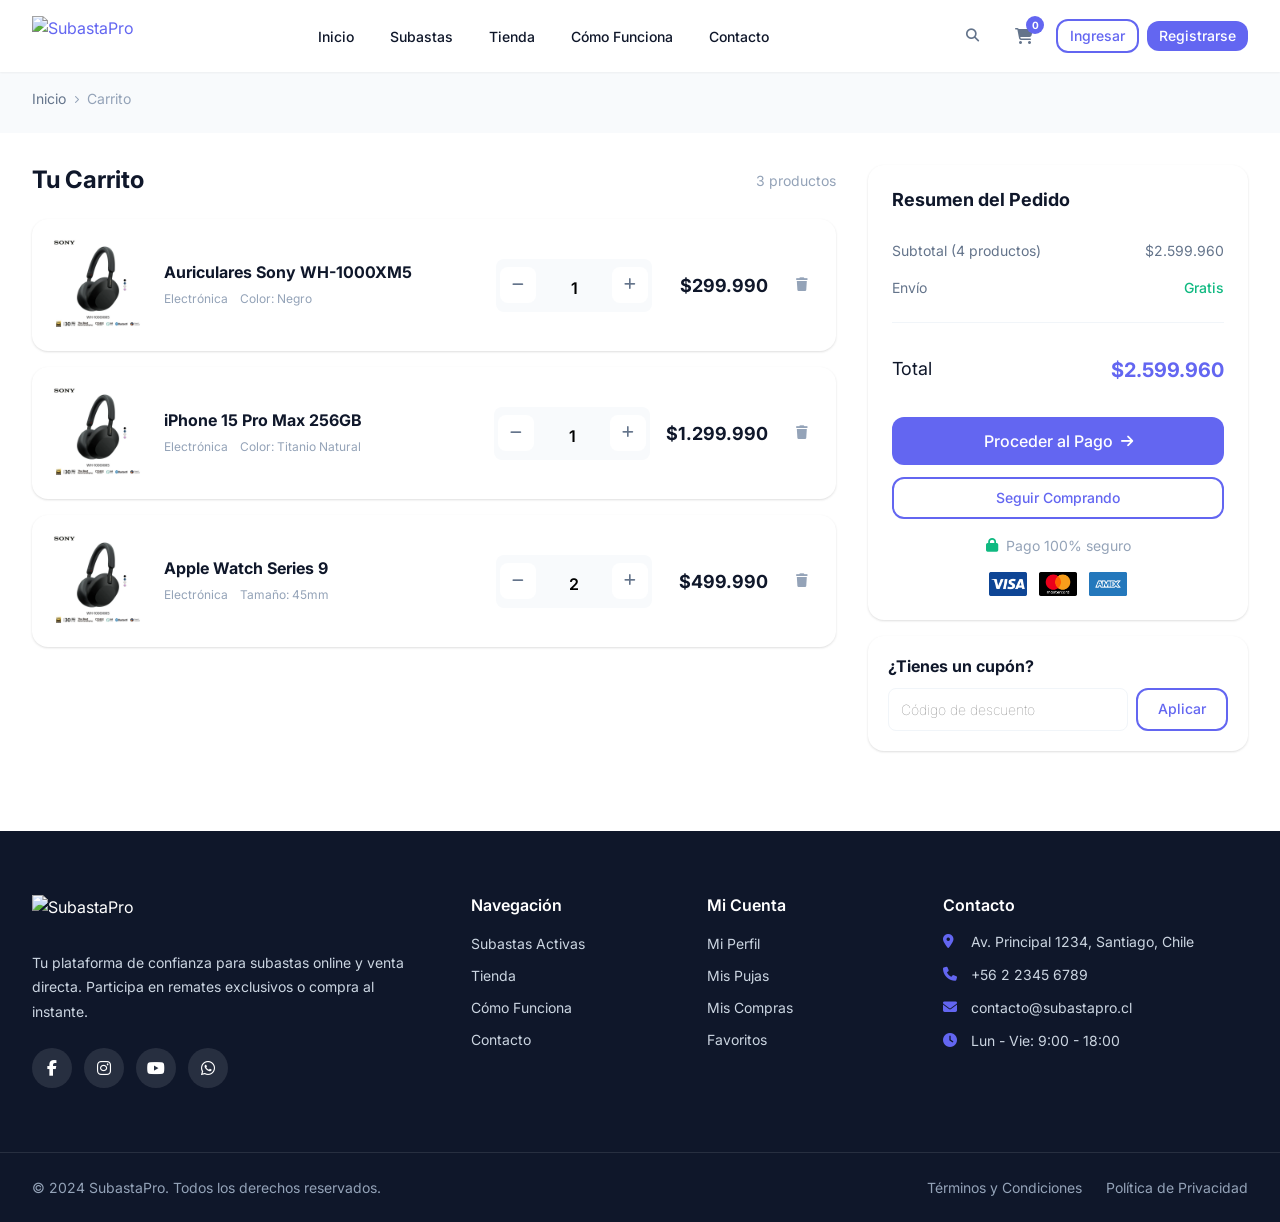
==== commit 8b481a20: "fix" ====
--- a/carrito.html
+++ b/carrito.html
@@ -5,8 +5,8 @@
     <meta charset="UTF-8">
     <link href="img/favicon.png" rel="shortcut icon">
     <meta name="viewport" content="width=device-width, initial-scale=1, maximum-scale=1">
-    <link href="css/main.css?v=40084" rel="stylesheet" type="text/css">
-    <script src="js/main.js?v=40084" type="text/javascript"></script>
+    <link href="css/main.css?v=41797" rel="stylesheet" type="text/css">
+    <script src="js/main.js?v=41797" type="text/javascript"></script>
     <!-- Meta tags facebook-->
     <meta property="og:title" content="SubastaPro - Subastas Online y Venta Directa">
     <meta property="og:description" content="Participa en subastas exclusivas o compra directamente. La mejor plataforma de remates online.">
@@ -153,7 +153,7 @@
                 <div class="cart-summary__row cart-summary__row--total"><span>Total</span><strong>$2.599.960</strong></div>
                 <div class="cart-summary__actions"><a href="checkout.html" class="btn btn--primary btn--lg btn--block"><span>Proceder al Pago</span><span class="fa fa-arrow-right"></span></a><a href="tienda.html" class="btn btn--outline btn--block">Seguir Comprando</a></div>
                 <div class="cart-summary__secure"><span class="fa fa-lock"></span><span>Pago 100% seguro</span></div>
-                <div class="cart-summary__methods"><img src="img/icons/visa.svg" alt="Visa"><img src="img/icons/mastercard.svg" alt="Mastercard"><img src="img/icons/amex.svg" alt="American Express"></div>
+                <div class="cart-summary__methods"><img src="img/icons/icon-visa.webp" alt="Visa"><img src="img/icons/icon-master.webp" alt="Mastercard"><img src="img/icons/icon-american.webp" alt="American Express"></div>
               </div>
               <div class="cart-coupon">
                 <h4>¿Tienes un cupón?</h4>
--- a/css/main.css
+++ b/css/main.css
@@ -3391,7 +3391,6 @@
 }
 .cart-summary__methods img {
   height: 24px;
-  opacity: 0.6;
 }
 .cart-coupon {
   padding: 20px;
